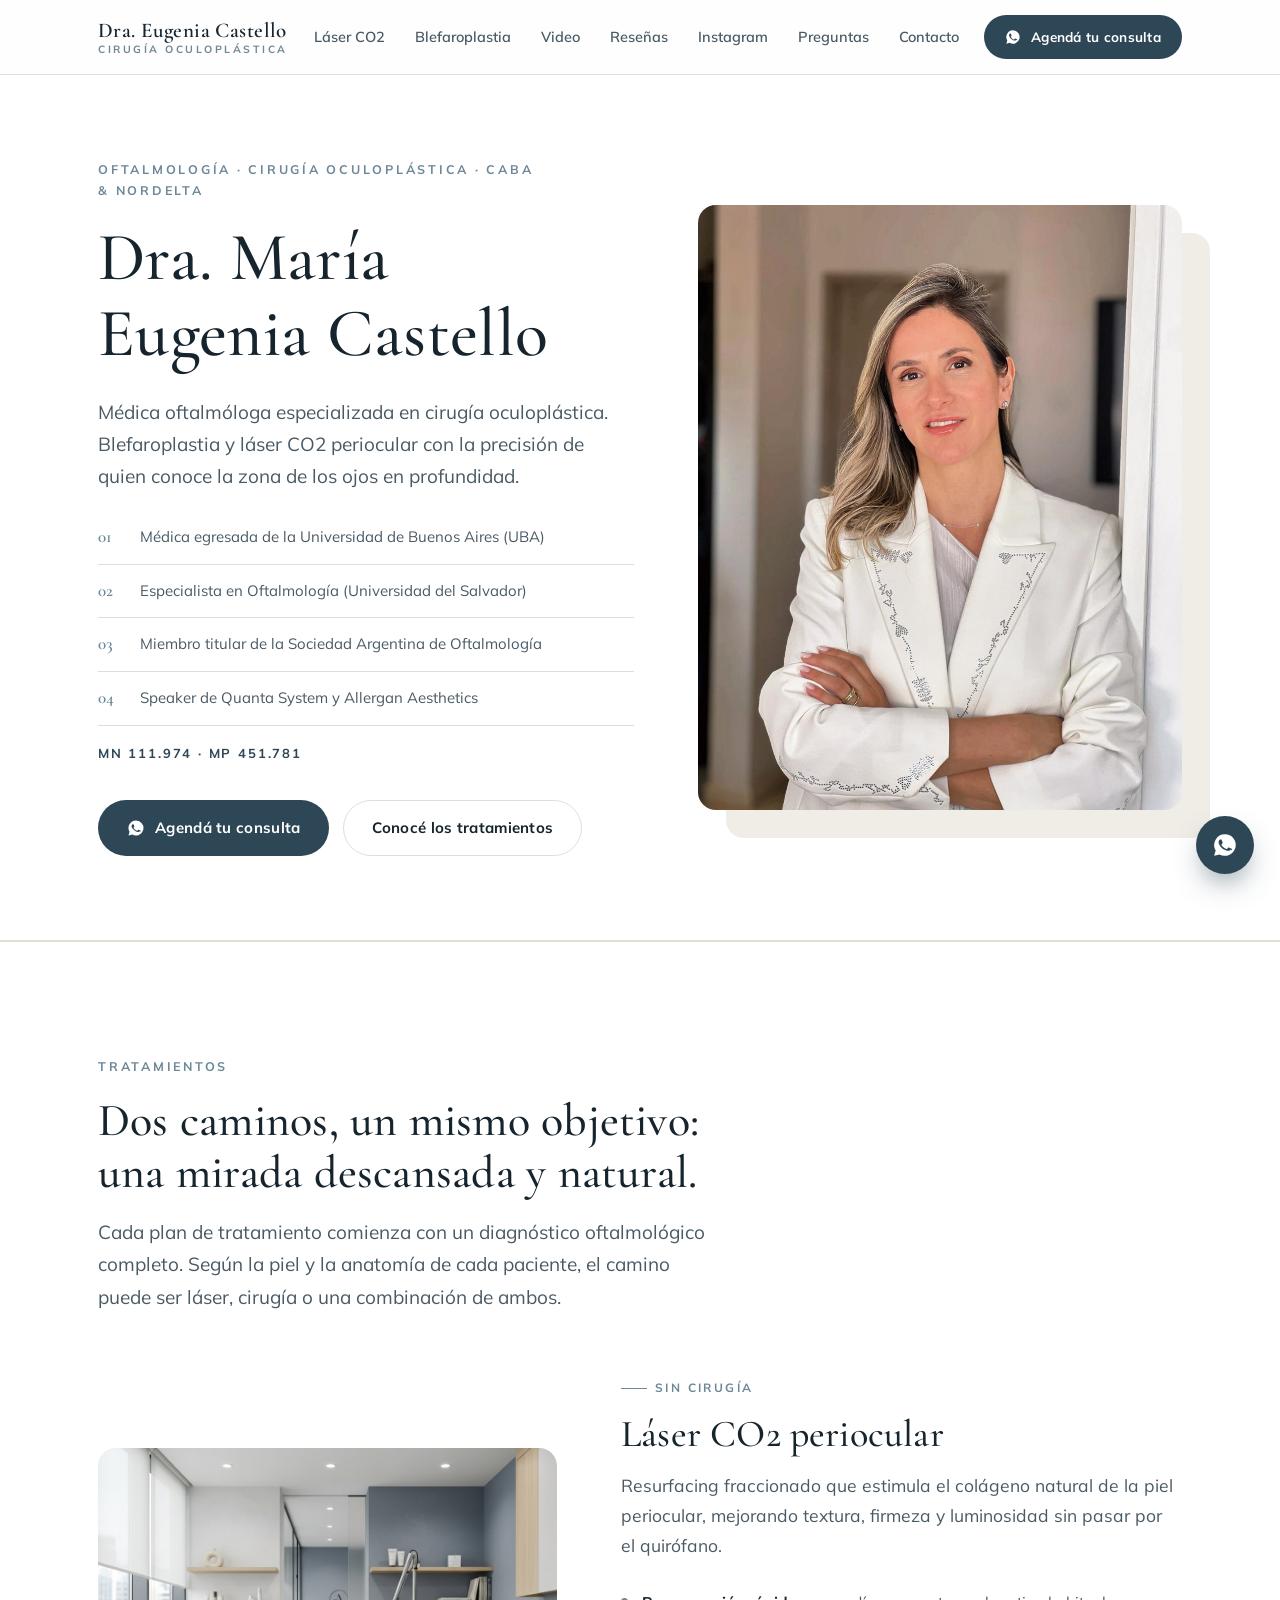
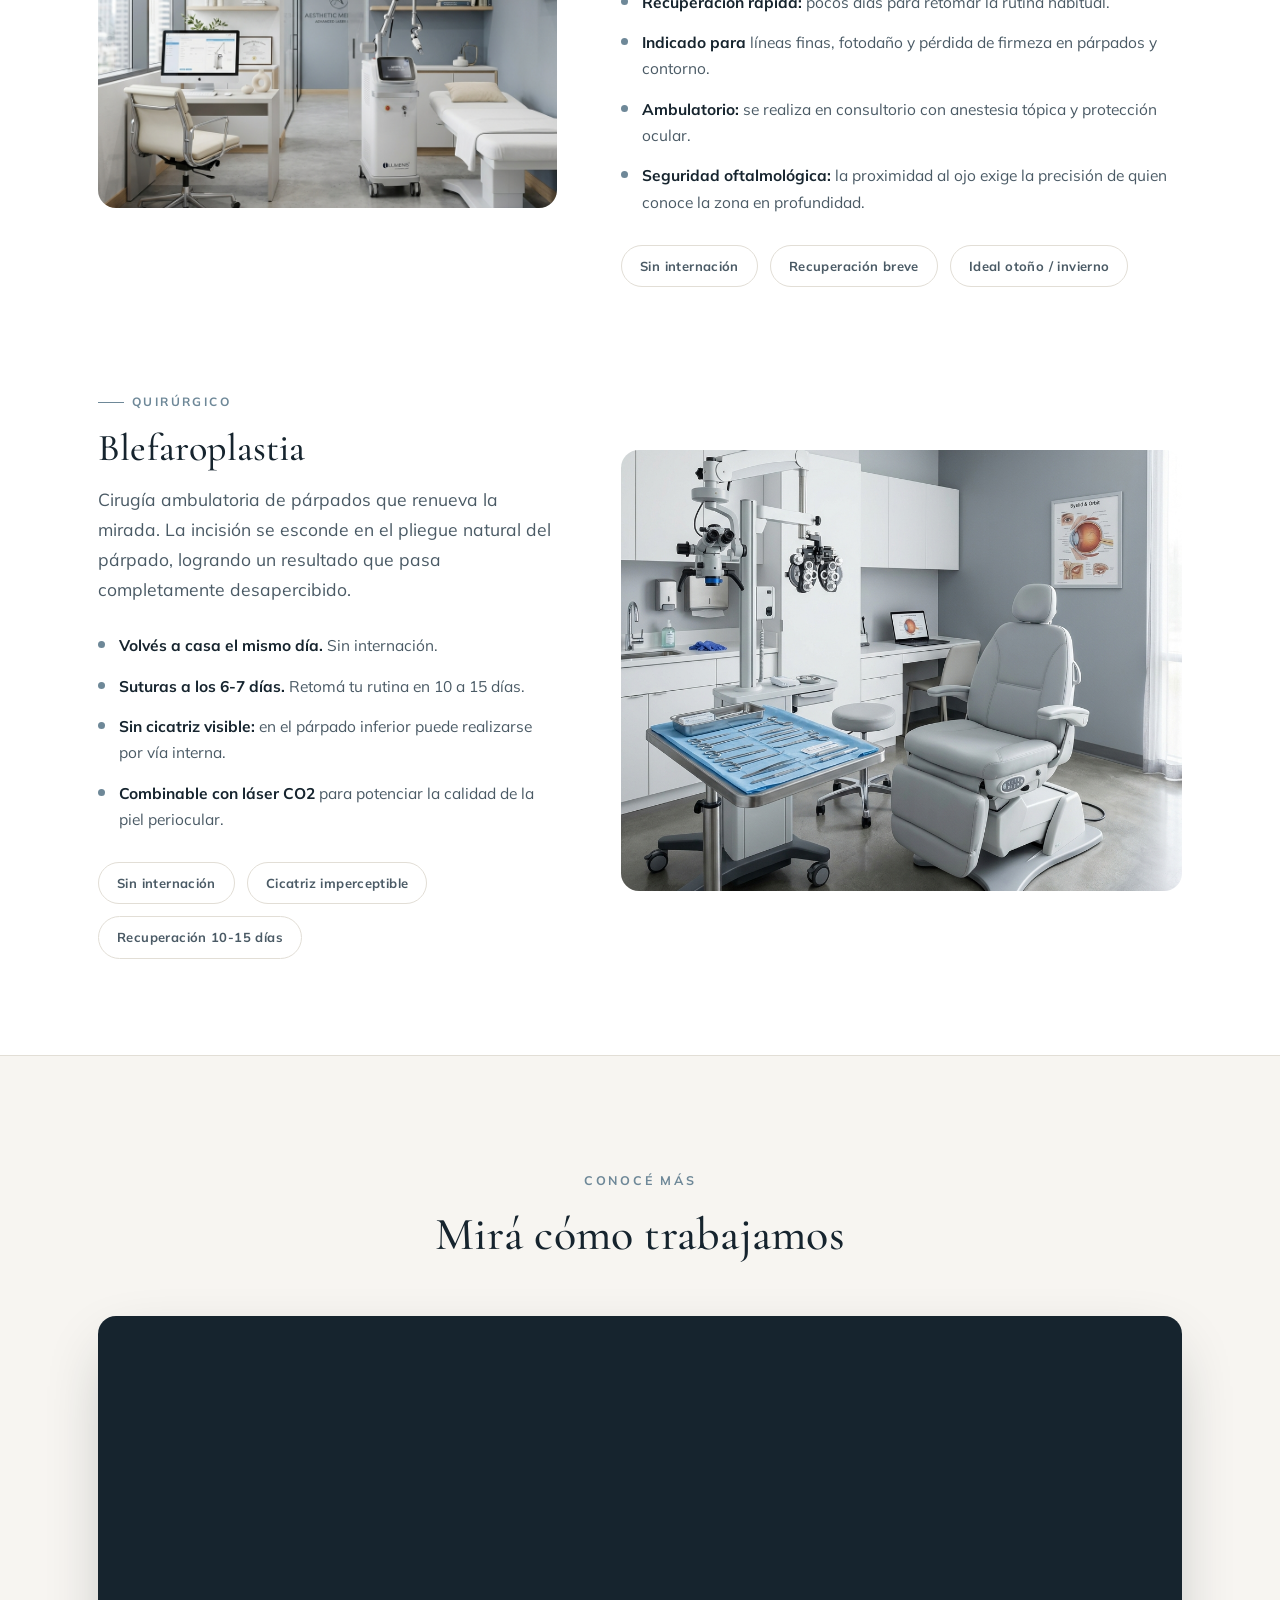
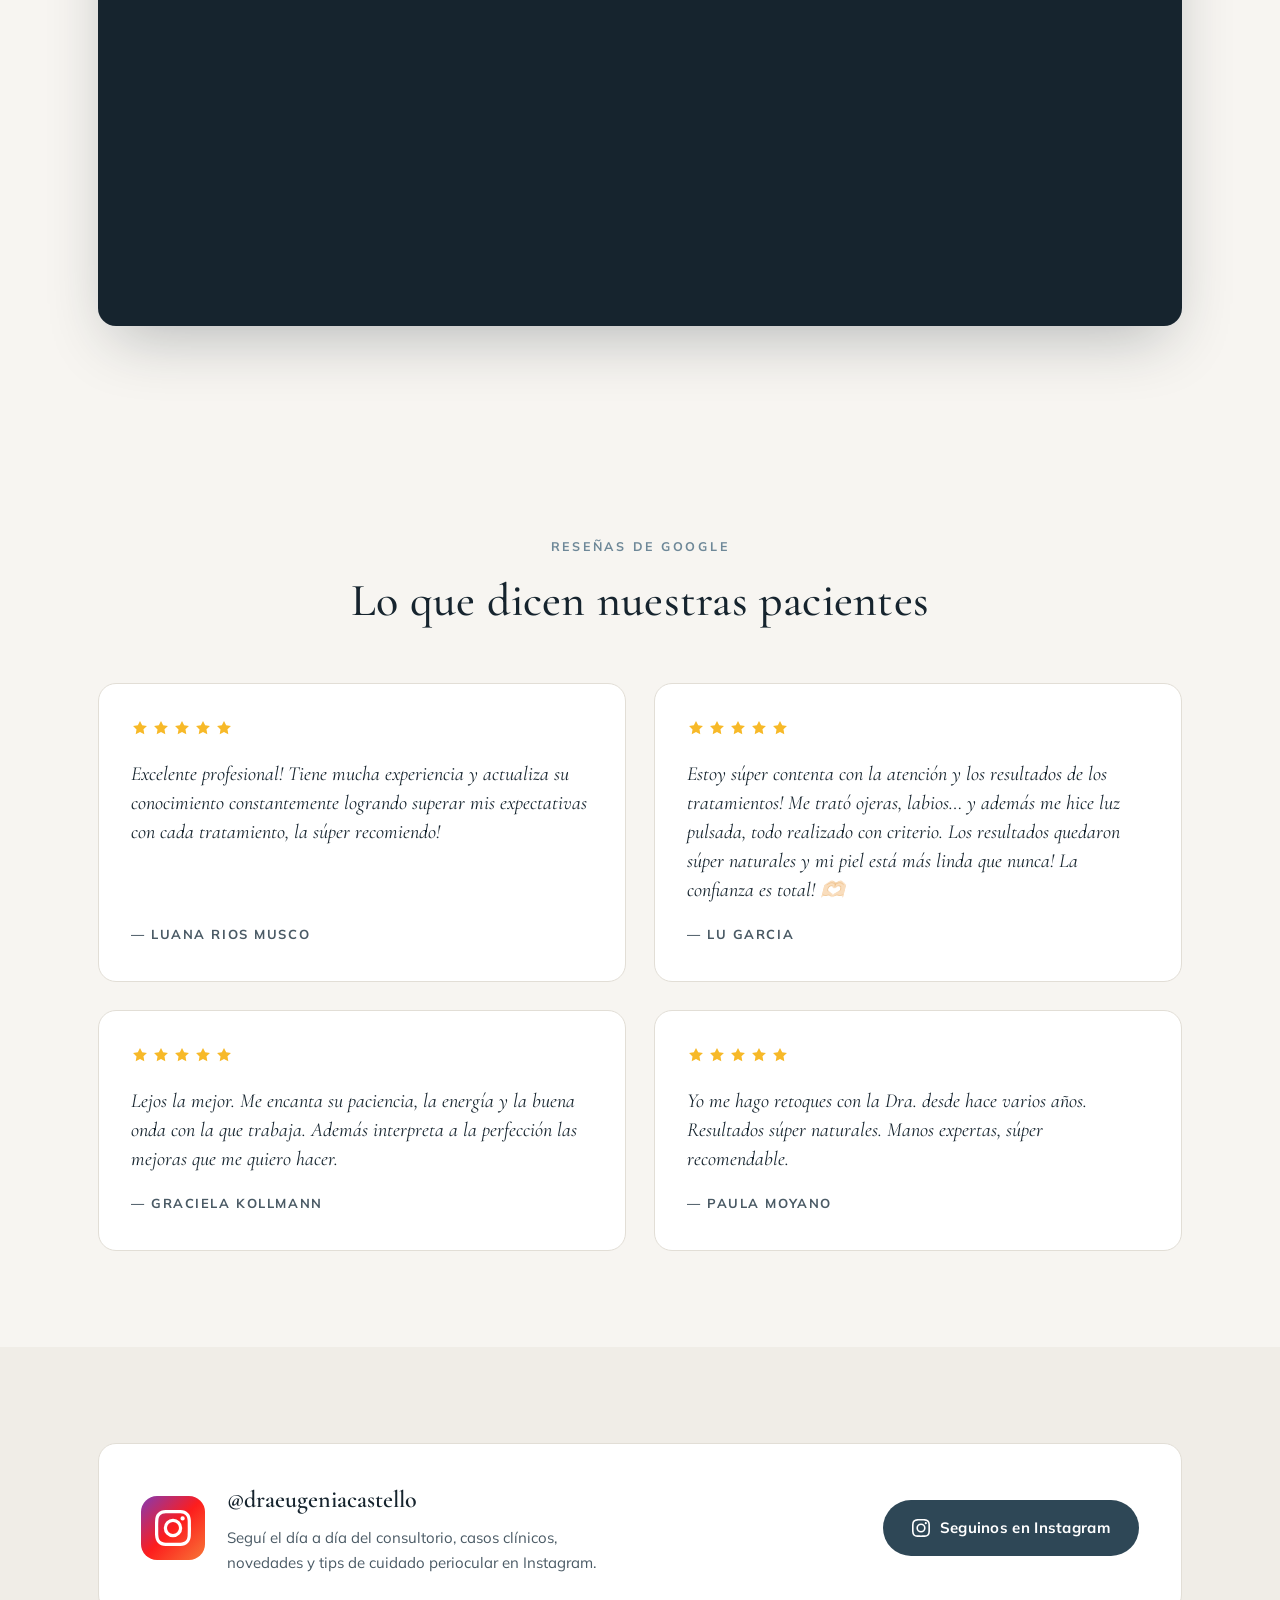
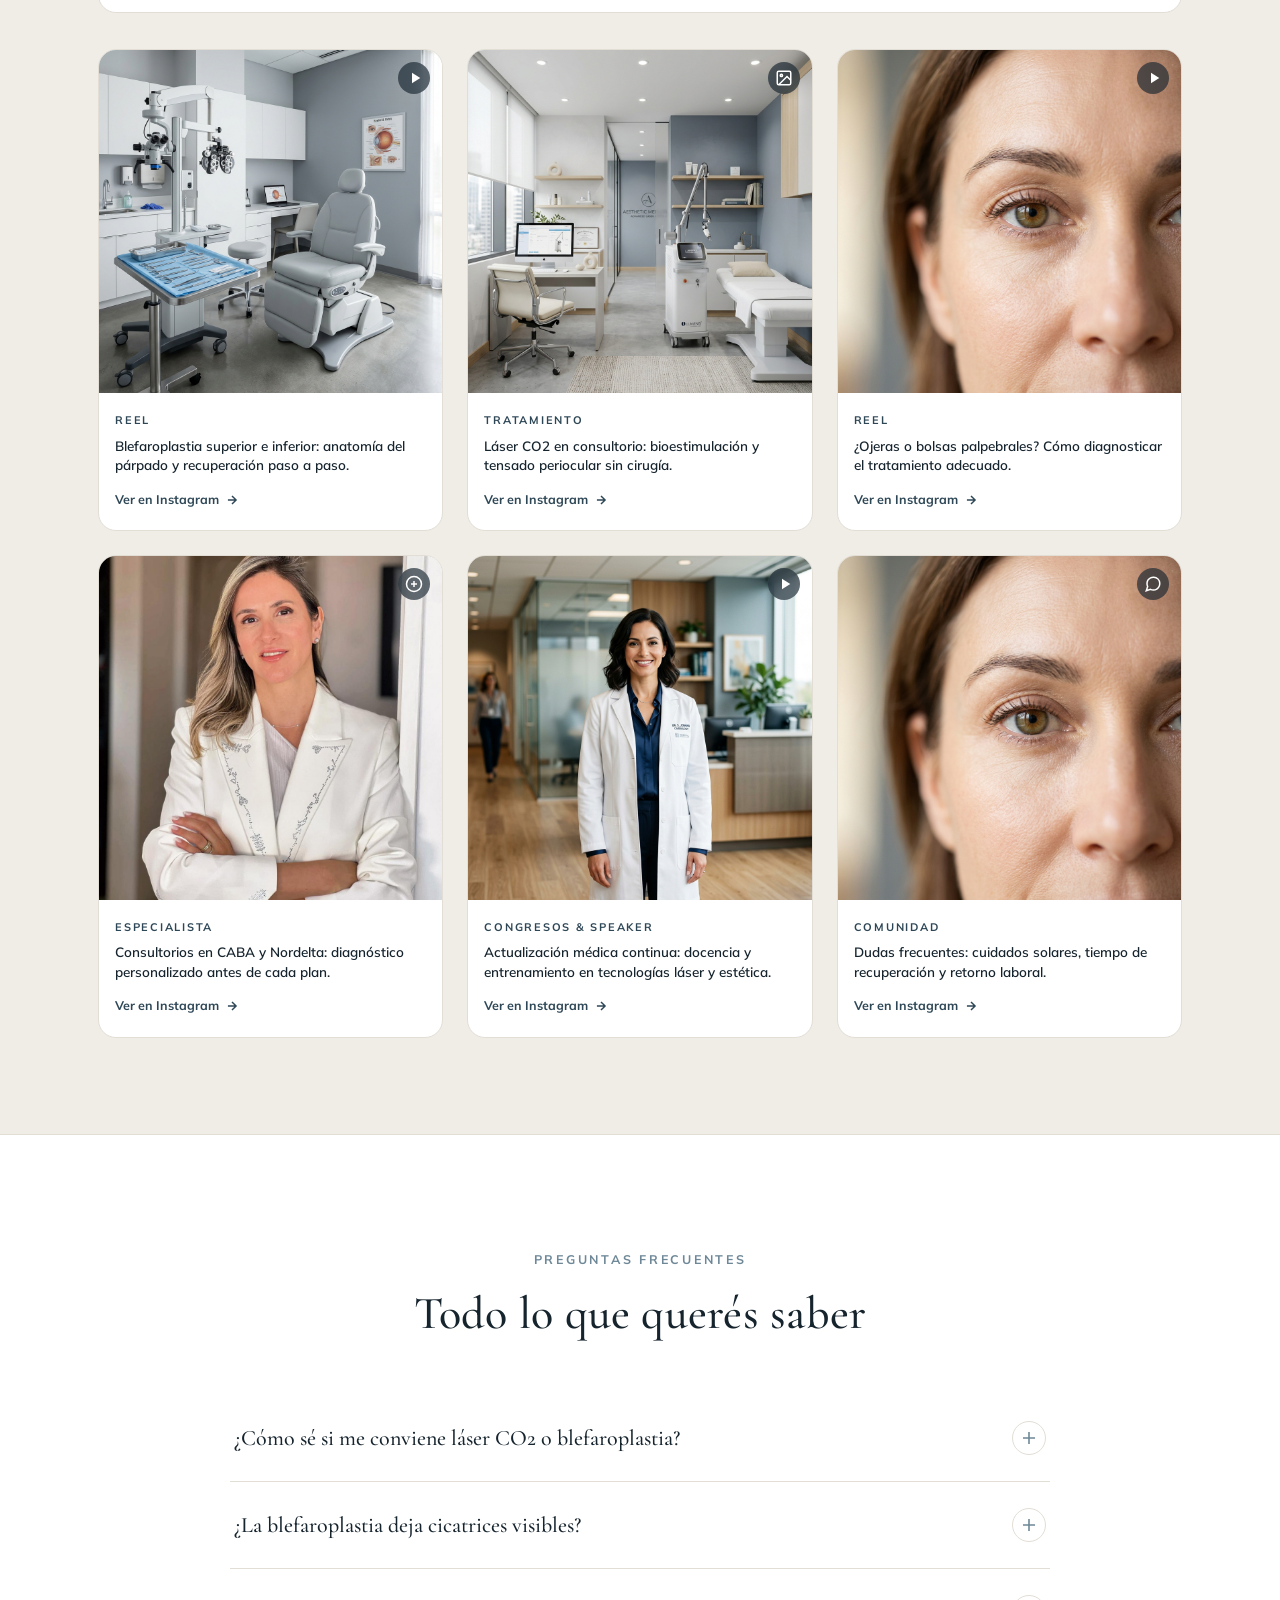
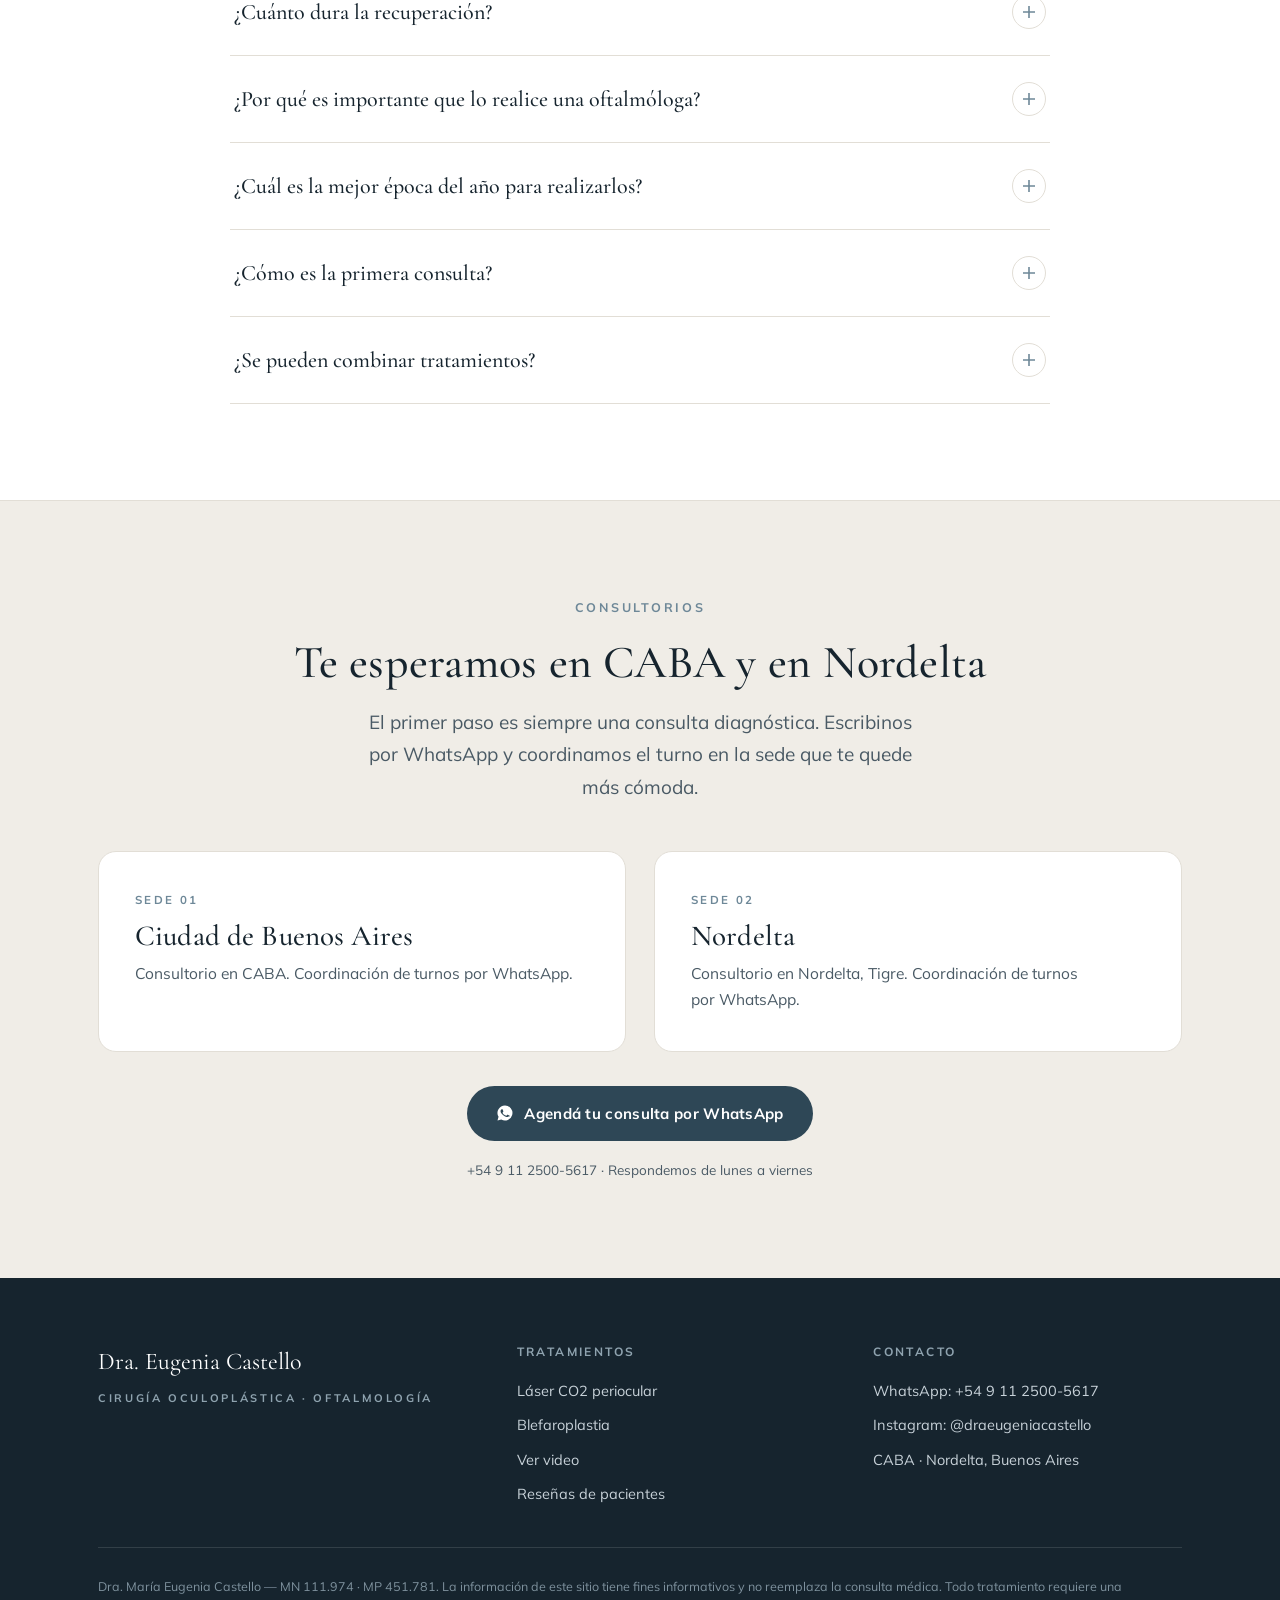
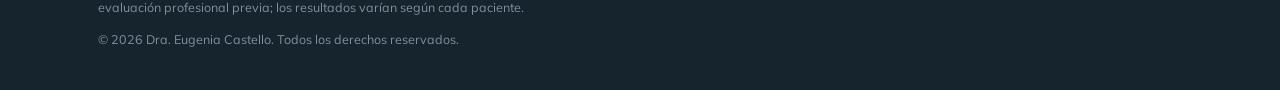
==== Landing Dra Castello.html @ c8e0a3f0 "feat: grilla de 6 publicaciones y reels con enlace directo a Instagram - Configurada grilla de 6 tar" ====
<!DOCTYPE html>
<html lang="es-AR">
<head>
<meta charset="UTF-8">
<meta name="viewport" content="width=device-width, initial-scale=1.0">
<meta name="theme-color" content="#2E4756">
<meta name="robots" content="index, follow">
<title>Blefaroplastia CABA y Nordelta | Láser CO2 Periocular | Dra. Castello</title>
<meta name="description" content="Blefaroplastia y láser CO2 periocular en CABA y Nordelta. Dra. María Eugenia Castello, oftalmóloga especialista en cirugía oculoplástica (MN 111.974). Resultados naturales. Agendá tu consulta.">
<link rel="canonical" href="https://agustinlago88.github.io/castello/">
<meta property="og:title" content="Blefaroplastia y Láser CO2 Periocular | Dra. Eugenia Castello">
<meta property="og:description" content="Oftalmóloga especialista en cirugía oculoplástica. Blefaroplastia y láser CO2 periocular en CABA y Nordelta. Agendá tu consulta.">
<meta property="og:type" content="website">
<meta property="og:locale" content="es_AR">
<meta property="og:url" content="https://agustinlago88.github.io/castello/">
<meta property="og:image" content="https://agustinlago88.github.io/castello/assets/img/doctora.jpg">
<meta property="og:site_name" content="Dra. Eugenia Castello — Cirugía Oculoplástica">
<link rel="preconnect" href="https://fonts.googleapis.com">
<link rel="preconnect" href="https://fonts.gstatic.com" crossorigin>
<link rel="dns-prefetch" href="https://www.youtube-nocookie.com">
<link href="https://fonts.googleapis.com/css2?family=Cormorant+Garamond:ital,wght@0,400;0,500;0,600;1,400;1,500&family=Mulish:wght@400;600;700&display=swap" rel="stylesheet">
<link rel="stylesheet" href="assets/castello.css">
<script type="application/ld+json">
[
  {
    "@context": "https://schema.org",
    "@type": "MedicalBusiness",
    "name": "Dra. María Eugenia Castello — Cirugía Oculoplástica",
    "description": "Oftalmóloga especialista en cirugía oculoplástica, blefaroplastia y láser CO2 periocular. Consultorios en CABA y Nordelta.",
    "url": "https://agustinlago88.github.io/castello/",
    "telephone": "+5491125005617",
    "image": "https://agustinlago88.github.io/castello/assets/img/doctora.jpg",
    "priceRange": "$$",
    "sameAs": [
      "https://www.instagram.com/draeugeniacastello/"
    ],
    "address": [
      {
        "@type": "PostalAddress",
        "addressLocality": "Ciudad Autónoma de Buenos Aires",
        "addressRegion": "CABA",
        "addressCountry": "AR"
      },
      {
        "@type": "PostalAddress",
        "addressLocality": "Nordelta",
        "addressRegion": "Buenos Aires",
        "addressCountry": "AR"
      }
    ],
    "employee": {
      "@type": "Physician",
      "name": "Dra. María Eugenia Castello",
      "medicalSpecialty": "Ophthalmology",
      "description": "Médica oftalmóloga (UBA). Especialista en cirugía oculoplástica. MN 111.974 · MP 451.781. Miembro titular SAO.",
      "memberOf": [
        { "@type": "Organization", "name": "Sociedad Argentina de Oftalmología" },
        { "@type": "Organization", "name": "Consejo Argentino de Oftalmología" }
      ]
    },
    "medicalSpecialty": ["Ophthalmology", "PlasticSurgery"]
  },
  {
    "@context": "https://schema.org",
    "@type": "FAQPage",
    "mainEntity": [
      {
        "@type": "Question",
        "name": "¿Cómo sé si me conviene láser CO2 o blefaroplastia?",
        "acceptedAnswer": {
          "@type": "Answer",
          "text": "Se define en la consulta, con un diagnóstico oftalmológico completo. El láser CO2 trabaja la calidad de la piel, mientras que la blefaroplastia aborda el exceso de piel y las bolsas."
        }
      },
      {
        "@type": "Question",
        "name": "¿La blefaroplastia deja cicatrices visibles?",
        "acceptedAnswer": {
          "@type": "Answer",
          "text": "En el párpado superior, la incisión queda escondida en el pliegue palpebral natural. En el inferior puede realizarse por vía interna, sin incisión externa."
        }
      },
      {
        "@type": "Question",
        "name": "¿Cuánto dura la recuperación?",
        "acceptedAnswer": {
          "@type": "Answer",
          "text": "Tras una blefaroplastia, las suturas se retiran a los 6-7 días y se retoma la rutina en 10-15 días. El láser CO2 tiene recuperación más breve, de pocos días."
        }
      },
      {
        "@type": "Question",
        "name": "¿Por qué es importante que lo realice una oftalmóloga?",
        "acceptedAnswer": {
          "@type": "Answer",
          "text": "Los cirujanos oculoplásticos son los profesionales más entrenados en el manejo estético y reconstructivo de la zona periocular, cuidando la salud ocular y la función de los párpados."
        }
      }
    ]
  }
]
</script>
</head>
<body>

<!-- ======================= HEADER ======================= -->
<header class="site-header" id="top">
  <div class="container">
    <a class="wordmark" href="#inicio">
      <span class="name">Dra. Eugenia Castello</span>
      <span class="role">Cirugía oculoplástica</span>
    </a>
    <nav class="site-nav" id="main-nav" aria-label="Navegación principal">
      <a href="#laser-co2">Láser CO2</a>
      <a href="#blefaroplastia">Blefaroplastia</a>
      <a href="#video">Video</a>
      <a href="#testimonios">Reseñas</a>
      <a href="#instagram">Instagram</a>
      <a href="#preguntas">Preguntas</a>
      <a href="#contacto">Contacto</a>
    </nav>
    <button class="hamburger" id="hamburger-btn" type="button" aria-label="Abrir menú" aria-expanded="false" aria-controls="main-nav">
      <span class="hamburger-line"></span>
      <span class="hamburger-line"></span>
      <span class="hamburger-line"></span>
    </button>
    <a class="btn btn-primary btn-sm btn-header-cta" href="https://wa.me/5491125005617?text=Hola%2C%20quiero%20agendar%20una%20consulta%20con%20la%20Dra.%20Castello" target="_blank" rel="noopener noreferrer">
      <svg width="16" height="16" viewBox="0 0 24 24" fill="currentColor" aria-hidden="true"><path d="M12 2a10 10 0 0 0-8.6 15.1L2 22l5-1.3A10 10 0 1 0 12 2Zm5.3 14.1c-.2.6-1.3 1.2-1.8 1.3-.5 0-1 .2-3.4-.7-2.9-1.2-4.7-4.1-4.9-4.3-.1-.2-1.1-1.5-1.1-2.9s.7-2 1-2.3c.2-.3.5-.3.7-.3h.5c.2 0 .4 0 .6.5l.9 2.1c0 .2.1.4 0 .6l-.4.6-.5.5c-.2.2-.3.4-.1.7.2.3.8 1.4 1.8 2.2 1.2 1.1 2.3 1.5 2.6 1.6.3.1.5.1.7-.1l1-1.2c.2-.3.4-.2.7-.1l2.1 1c.3.2.5.3.6.4.1.2.1.7-.1 1.4Z"></path></svg>
      Agendá tu consulta
    </a>
  </div>
</header>

<!-- ======================= HERO ======================= -->
<section class="hero" id="inicio">
  <div class="container">
    <div class="hero-copy">
      <p class="eyebrow reveal">Oftalmología · Cirugía oculoplástica · CABA &amp; Nordelta</p>
      <h1 class="reveal">Dra. María Eugenia Castello</h1>
      <p class="lead reveal reveal-d1">Médica oftalmóloga especializada en cirugía oculoplástica. Blefaroplastia y láser CO2 periocular con la precisión de quien conoce la zona de los ojos en profundidad.</p>
      <ul class="bio-creds hero-bio-creds reveal reveal-d1">
        <li><span class="n">01</span><span>Médica egresada de la Universidad de Buenos Aires (UBA)</span></li>
        <li><span class="n">02</span><span>Especialista en Oftalmología (Universidad del Salvador)</span></li>
        <li><span class="n">03</span><span>Miembro titular de la Sociedad Argentina de Oftalmología</span></li>
        <li><span class="n">04</span><span>Speaker de Quanta System y Allergan Aesthetics</span></li>
      </ul>
      <p class="registro reveal reveal-d2">MN 111.974 · MP 451.781</p>
      <div class="hero-actions reveal reveal-d2">
        <a class="btn btn-primary" href="https://wa.me/5491125005617?text=Hola%2C%20quiero%20agendar%20una%20consulta%20con%20la%20Dra.%20Castello" target="_blank" rel="noopener noreferrer">
          <svg width="18" height="18" viewBox="0 0 24 24" fill="currentColor" aria-hidden="true"><path d="M12 2a10 10 0 0 0-8.6 15.1L2 22l5-1.3A10 10 0 1 0 12 2Zm5.3 14.1c-.2.6-1.3 1.2-1.8 1.3-.5 0-1 .2-3.4-.7-2.9-1.2-4.7-4.1-4.9-4.3-.1-.2-1.1-1.5-1.1-2.9s.7-2 1-2.3c.2-.3.5-.3.7-.3h.5c.2 0 .4 0 .6.5l.9 2.1c0 .2.1.4 0 .6l-.4.6-.5.5c-.2.2-.3.4-.1.7.2.3.8 1.4 1.8 2.2 1.2 1.1 2.3 1.5 2.6 1.6.3.1.5.1.7-.1l1-1.2c.2-.3.4-.2.7-.1l2.1 1c.3.2.5.3.6.4.1.2.1.7-.1 1.4Z"></path></svg>
          Agendá tu consulta
        </a>
        <a class="btn btn-ghost" href="#laser-co2">Conocé los tratamientos</a>
      </div>
    </div>
    <div class="hero-media reveal reveal-d1">
      <div class="frame">
        <img src="assets/img/doctora.jpg" alt="Dra. María Eugenia Castello — Oftalmóloga especialista en cirugía oculoplástica" width="520" height="650" loading="eager" fetchpriority="high">
      </div>
    </div>
  </div>
</section>



<!-- ======================= TRATAMIENTOS ======================= -->
<section class="section section-surface" id="laser-co2">
  <div class="container">
    <div class="section-head reveal">
      <p class="eyebrow">Tratamientos</p>
      <h2>Dos caminos, un mismo objetivo: una mirada descansada y natural.</h2>
      <p class="lead">Cada plan de tratamiento comienza con un diagnóstico oftalmológico completo. Según la piel y la anatomía de cada paciente, el camino puede ser láser, cirugía o una combinación de ambos.</p>
    </div>

    <!-- Láser CO2 -->
    <article class="treatment reveal">
      <div class="treatment-media">
        <img src="assets/img/laser-co2.png" alt="Equipo de láser CO2 fraccionado para tratamiento periocular" width="560" height="440" loading="lazy">
      </div>
      <div class="treatment-copy">
        <p class="treatment-kicker">Sin cirugía</p>
        <h3>Láser CO2 periocular</h3>
        <p class="lead">Resurfacing fraccionado que estimula el colágeno natural de la piel periocular, mejorando textura, firmeza y luminosidad sin pasar por el quirófano.</p>
        <ul class="treatment-points">
          <li><span class="dot"></span><span><strong>Recuperación rápida:</strong> pocos días para retomar la rutina habitual.</span></li>
          <li><span class="dot"></span><span><strong>Indicado para</strong> líneas finas, fotodaño y pérdida de firmeza en párpados y contorno.</span></li>
          <li><span class="dot"></span><span><strong>Ambulatorio:</strong> se realiza en consultorio con anestesia tópica y protección ocular.</span></li>
          <li><span class="dot"></span><span><strong>Seguridad oftalmológica:</strong> la proximidad al ojo exige la precisión de quien conoce la zona en profundidad.</span></li>
        </ul>
        <div class="treatment-meta">
          <span class="meta-chip">Sin internación</span>
          <span class="meta-chip">Recuperación breve</span>
          <span class="meta-chip">Ideal otoño / invierno</span>
        </div>
      </div>
    </article>

    <!-- Blefaroplastia -->
    <article class="treatment flip reveal" id="blefaroplastia">
      <div class="treatment-media">
        <img src="assets/img/blefaroplastia.png" alt="Consultorio de cirugía de párpados — blefaroplastia" width="560" height="440" loading="lazy">
      </div>
      <div class="treatment-copy">
        <p class="treatment-kicker">Quirúrgico</p>
        <h3>Blefaroplastia</h3>
        <p class="lead">Cirugía ambulatoria de párpados que renueva la mirada. La incisión se esconde en el pliegue natural del párpado, logrando un resultado que pasa completamente desapercibido.</p>
        <ul class="treatment-points">
          <li><span class="dot"></span><span><strong>Volvés a casa el mismo día.</strong> Sin internación.</span></li>
          <li><span class="dot"></span><span><strong>Suturas a los 6-7 días.</strong> Retomá tu rutina en 10 a 15 días.</span></li>
          <li><span class="dot"></span><span><strong>Sin cicatriz visible:</strong> en el párpado inferior puede realizarse por vía interna.</span></li>
          <li><span class="dot"></span><span><strong>Combinable con láser CO2</strong> para potenciar la calidad de la piel periocular.</span></li>
        </ul>
        <div class="treatment-meta">
          <span class="meta-chip">Sin internación</span>
          <span class="meta-chip">Cicatriz imperceptible</span>
          <span class="meta-chip">Recuperación 10-15 días</span>
        </div>
      </div>
    </article>
  </div>
</section>

<!-- ======================= VIDEO ======================= -->
<section class="section" id="video">
  <div class="container">
    <div class="section-head center reveal">
      <p class="eyebrow">Conocé más</p>
      <h2>Mirá cómo trabajamos</h2>
    </div>
    <div class="video-wrapper reveal">
      <iframe src="https://www.youtube-nocookie.com/embed/8Fn1IIPQUds?rel=0" title="Dra. Eugenia Castello — Cirugía oculoplástica" frameborder="0" allow="accelerometer; autoplay; clipboard-write; encrypted-media; gyroscope; picture-in-picture" allowfullscreen loading="lazy"></iframe>
    </div>
  </div>
</section>





<!-- ======================= TESTIMONIOS ======================= -->
<section class="section" id="testimonios">
  <div class="container">
    <div class="section-head center reveal">
      <p class="eyebrow">Reseñas de Google</p>
      <h2>Lo que dicen nuestras pacientes</h2>
    </div>
    <div class="testimonials testimonials-4">
      <div class="testimonial reveal">
        <div class="stars" aria-label="5 estrellas">
          <svg viewBox="0 0 20 20" width="18" height="18" fill="#F7B928"><path d="M10 1l2.39 4.84 5.34.78-3.87 3.77.91 5.33L10 13.27l-4.77 2.51.91-5.33L2.27 6.68l5.34-.78z"/></svg>
          <svg viewBox="0 0 20 20" width="18" height="18" fill="#F7B928"><path d="M10 1l2.39 4.84 5.34.78-3.87 3.77.91 5.33L10 13.27l-4.77 2.51.91-5.33L2.27 6.68l5.34-.78z"/></svg>
          <svg viewBox="0 0 20 20" width="18" height="18" fill="#F7B928"><path d="M10 1l2.39 4.84 5.34.78-3.87 3.77.91 5.33L10 13.27l-4.77 2.51.91-5.33L2.27 6.68l5.34-.78z"/></svg>
          <svg viewBox="0 0 20 20" width="18" height="18" fill="#F7B928"><path d="M10 1l2.39 4.84 5.34.78-3.87 3.77.91 5.33L10 13.27l-4.77 2.51.91-5.33L2.27 6.68l5.34-.78z"/></svg>
          <svg viewBox="0 0 20 20" width="18" height="18" fill="#F7B928"><path d="M10 1l2.39 4.84 5.34.78-3.87 3.77.91 5.33L10 13.27l-4.77 2.51.91-5.33L2.27 6.68l5.34-.78z"/></svg>
        </div>
        <blockquote>Excelente profesional! Tiene mucha experiencia y actualiza su conocimiento constantemente logrando superar mis expectativas con cada tratamiento, la súper recomiendo!</blockquote>
        <cite>— Luana Rios Musco</cite>
      </div>
      <div class="testimonial reveal reveal-d1">
        <div class="stars" aria-label="5 estrellas">
          <svg viewBox="0 0 20 20" width="18" height="18" fill="#F7B928"><path d="M10 1l2.39 4.84 5.34.78-3.87 3.77.91 5.33L10 13.27l-4.77 2.51.91-5.33L2.27 6.68l5.34-.78z"/></svg>
          <svg viewBox="0 0 20 20" width="18" height="18" fill="#F7B928"><path d="M10 1l2.39 4.84 5.34.78-3.87 3.77.91 5.33L10 13.27l-4.77 2.51.91-5.33L2.27 6.68l5.34-.78z"/></svg>
          <svg viewBox="0 0 20 20" width="18" height="18" fill="#F7B928"><path d="M10 1l2.39 4.84 5.34.78-3.87 3.77.91 5.33L10 13.27l-4.77 2.51.91-5.33L2.27 6.68l5.34-.78z"/></svg>
          <svg viewBox="0 0 20 20" width="18" height="18" fill="#F7B928"><path d="M10 1l2.39 4.84 5.34.78-3.87 3.77.91 5.33L10 13.27l-4.77 2.51.91-5.33L2.27 6.68l5.34-.78z"/></svg>
          <svg viewBox="0 0 20 20" width="18" height="18" fill="#F7B928"><path d="M10 1l2.39 4.84 5.34.78-3.87 3.77.91 5.33L10 13.27l-4.77 2.51.91-5.33L2.27 6.68l5.34-.78z"/></svg>
        </div>
        <blockquote>Estoy súper contenta con la atención y los resultados de los tratamientos! Me trató ojeras, labios… y además me hice luz pulsada, todo realizado con criterio. Los resultados quedaron súper naturales y mi piel está más linda que nunca! La confianza es total! 🫶🏻</blockquote>
        <cite>— Lu Garcia</cite>
      </div>
      <div class="testimonial reveal">
        <div class="stars" aria-label="5 estrellas">
          <svg viewBox="0 0 20 20" width="18" height="18" fill="#F7B928"><path d="M10 1l2.39 4.84 5.34.78-3.87 3.77.91 5.33L10 13.27l-4.77 2.51.91-5.33L2.27 6.68l5.34-.78z"/></svg>
          <svg viewBox="0 0 20 20" width="18" height="18" fill="#F7B928"><path d="M10 1l2.39 4.84 5.34.78-3.87 3.77.91 5.33L10 13.27l-4.77 2.51.91-5.33L2.27 6.68l5.34-.78z"/></svg>
          <svg viewBox="0 0 20 20" width="18" height="18" fill="#F7B928"><path d="M10 1l2.39 4.84 5.34.78-3.87 3.77.91 5.33L10 13.27l-4.77 2.51.91-5.33L2.27 6.68l5.34-.78z"/></svg>
          <svg viewBox="0 0 20 20" width="18" height="18" fill="#F7B928"><path d="M10 1l2.39 4.84 5.34.78-3.87 3.77.91 5.33L10 13.27l-4.77 2.51.91-5.33L2.27 6.68l5.34-.78z"/></svg>
          <svg viewBox="0 0 20 20" width="18" height="18" fill="#F7B928"><path d="M10 1l2.39 4.84 5.34.78-3.87 3.77.91 5.33L10 13.27l-4.77 2.51.91-5.33L2.27 6.68l5.34-.78z"/></svg>
        </div>
        <blockquote>Lejos la mejor. Me encanta su paciencia, la energía y la buena onda con la que trabaja. Además interpreta a la perfección las mejoras que me quiero hacer.</blockquote>
        <cite>— Graciela Kollmann</cite>
      </div>
      <div class="testimonial reveal reveal-d1">
        <div class="stars" aria-label="5 estrellas">
          <svg viewBox="0 0 20 20" width="18" height="18" fill="#F7B928"><path d="M10 1l2.39 4.84 5.34.78-3.87 3.77.91 5.33L10 13.27l-4.77 2.51.91-5.33L2.27 6.68l5.34-.78z"/></svg>
          <svg viewBox="0 0 20 20" width="18" height="18" fill="#F7B928"><path d="M10 1l2.39 4.84 5.34.78-3.87 3.77.91 5.33L10 13.27l-4.77 2.51.91-5.33L2.27 6.68l5.34-.78z"/></svg>
          <svg viewBox="0 0 20 20" width="18" height="18" fill="#F7B928"><path d="M10 1l2.39 4.84 5.34.78-3.87 3.77.91 5.33L10 13.27l-4.77 2.51.91-5.33L2.27 6.68l5.34-.78z"/></svg>
          <svg viewBox="0 0 20 20" width="18" height="18" fill="#F7B928"><path d="M10 1l2.39 4.84 5.34.78-3.87 3.77.91 5.33L10 13.27l-4.77 2.51.91-5.33L2.27 6.68l5.34-.78z"/></svg>
          <svg viewBox="0 0 20 20" width="18" height="18" fill="#F7B928"><path d="M10 1l2.39 4.84 5.34.78-3.87 3.77.91 5.33L10 13.27l-4.77 2.51.91-5.33L2.27 6.68l5.34-.78z"/></svg>
        </div>
        <blockquote>Yo me hago retoques con la Dra. desde hace varios años. Resultados súper naturales. Manos expertas, súper recomendable.</blockquote>
        <cite>— Paula Moyano</cite>
      </div>
    </div>
  </div>
</section>

<!-- ======================= INSTAGRAM ======================= -->
<section class="section section-tint" id="instagram">
  <div class="container">
    <div class="ig-banner reveal">
      <div class="ig-content">
        <div class="ig-icon">
          <svg width="36" height="36" viewBox="0 0 24 24" fill="currentColor"><path d="M12 2.163c3.204 0 3.584.012 4.85.07 3.252.148 4.771 1.691 4.919 4.919.058 1.265.069 1.645.069 4.849 0 3.205-.012 3.584-.069 4.849-.149 3.225-1.664 4.771-4.919 4.919-1.266.058-1.644.07-4.85.07-3.204 0-3.584-.012-4.849-.07-3.26-.149-4.771-1.699-4.919-4.92-.058-1.265-.07-1.644-.07-4.849 0-3.204.013-3.583.07-4.849.149-3.227 1.664-4.771 4.919-4.919 1.266-.057 1.645-.069 4.849-.069zM12 0C8.741 0 8.333.014 7.053.072 2.695.272.273 2.69.073 7.052.014 8.333 0 8.741 0 12c0 3.259.014 3.668.072 4.948.2 4.358 2.618 6.78 6.98 6.98C8.333 23.986 8.741 24 12 24c3.259 0 3.668-.014 4.948-.072 4.354-.2 6.782-2.618 6.979-6.98.059-1.28.073-1.689.073-4.948 0-3.259-.014-3.667-.072-4.947-.196-4.354-2.617-6.78-6.979-6.98C15.668.014 15.259 0 12 0zm0 5.838a6.162 6.162 0 100 12.324 6.162 6.162 0 000-12.324zM12 16a4 4 0 110-8 4 4 0 010 8zm6.406-11.845a1.44 1.44 0 100 2.881 1.44 1.44 0 000-2.881z"/></svg>
        </div>
        <div class="ig-text">
          <p class="ig-handle">@draeugeniacastello</p>
          <p class="ig-desc">Seguí el día a día del consultorio, casos clínicos, novedades y tips de cuidado periocular en Instagram.</p>
        </div>
      </div>
      <a class="btn btn-primary" href="https://www.instagram.com/draeugeniacastello/" target="_blank" rel="noopener noreferrer">
        <svg width="18" height="18" viewBox="0 0 24 24" fill="currentColor"><path d="M12 2.163c3.204 0 3.584.012 4.85.07 3.252.148 4.771 1.691 4.919 4.919.058 1.265.069 1.645.069 4.849 0 3.205-.012 3.584-.069 4.849-.149 3.225-1.664 4.771-4.919 4.919-1.266.058-1.644.07-4.85.07-3.204 0-3.584-.012-4.849-.07-3.26-.149-4.771-1.699-4.919-4.92-.058-1.265-.07-1.644-.07-4.849 0-3.204.013-3.583.07-4.849.149-3.227 1.664-4.771 4.919-4.919 1.266-.057 1.645-.069 4.849-.069zM12 0C8.741 0 8.333.014 7.053.072 2.695.272.273 2.69.073 7.052.014 8.333 0 8.741 0 12c0 3.259.014 3.668.072 4.948.2 4.358 2.618 6.78 6.98 6.98C8.333 23.986 8.741 24 12 24c3.259 0 3.668-.014 4.948-.072 4.354-.2 6.782-2.618 6.979-6.98.059-1.28.073-1.689.073-4.948 0-3.259-.014-3.667-.072-4.947-.196-4.354-2.617-6.78-6.979-6.98C15.668.014 15.259 0 12 0zm0 5.838a6.162 6.162 0 100 12.324 6.162 6.162 0 000-12.324zM12 16a4 4 0 110-8 4 4 0 010 8zm6.406-11.845a1.44 1.44 0 100 2.881 1.44 1.44 0 000-2.881z"/></svg>
        Seguinos en Instagram
      </a>
    </div>

    <!-- Grilla de los 6 últimos posteos y reels reales -->
    <div class="ig-grid reveal">
      <a class="ig-card" href="https://www.instagram.com/draeugeniacastello/" target="_blank" rel="noopener noreferrer" aria-label="Ver video en Instagram: Blefaroplastia y armonía de la mirada">
        <div class="ig-card-media">
          <img src="assets/img/blefaroplastia.png" alt="Cirugía de párpados y blefaroplastia ambulatoria" width="360" height="360" loading="lazy">
          <span class="ig-badge video-badge" aria-hidden="true">
            <svg width="18" height="18" viewBox="0 0 24 24" fill="currentColor"><path d="M8 5v14l11-7z"/></svg>
          </span>
        </div>
        <div class="ig-card-overlay">
          <span class="ig-card-tag">Reel</span>
          <p>Blefaroplastia superior e inferior: anatomía del párpado y recuperación paso a paso.</p>
          <span class="ig-card-footer">Ver en Instagram <svg width="14" height="14" viewBox="0 0 24 24" fill="none" stroke="currentColor" stroke-width="2.5"><path d="M5 12h14M12 5l7 7-7 7"/></svg></span>
        </div>
      </a>

      <a class="ig-card" href="https://www.instagram.com/draeugeniacastello/" target="_blank" rel="noopener noreferrer" aria-label="Ver posteo en Instagram: Láser CO2 Periocular fraccionado">
        <div class="ig-card-media">
          <img src="assets/img/laser-co2.png" alt="Láser CO2 periocular fraccionado" width="360" height="360" loading="lazy">
          <span class="ig-badge" aria-hidden="true">
            <svg width="18" height="18" viewBox="0 0 24 24" fill="none" stroke="currentColor" stroke-width="2"><rect x="3" y="3" width="18" height="18" rx="2"/><circle cx="8.5" cy="8.5" r="1.5"/><path d="M21 15l-5-5L5 21"/></svg>
          </span>
        </div>
        <div class="ig-card-overlay">
          <span class="ig-card-tag">Tratamiento</span>
          <p>Láser CO2 en consultorio: bioestimulación y tensado periocular sin cirugía.</p>
          <span class="ig-card-footer">Ver en Instagram <svg width="14" height="14" viewBox="0 0 24 24" fill="none" stroke="currentColor" stroke-width="2.5"><path d="M5 12h14M12 5l7 7-7 7"/></svg></span>
        </div>
      </a>

      <a class="ig-card" href="https://www.instagram.com/draeugeniacastello/" target="_blank" rel="noopener noreferrer" aria-label="Ver video en Instagram: Mirada descansada">
        <div class="ig-card-media">
          <img src="assets/img/hero-mirada.png" alt="Rejuvenecimiento de la mirada y estética periocular" width="360" height="360" loading="lazy">
          <span class="ig-badge video-badge" aria-hidden="true">
            <svg width="18" height="18" viewBox="0 0 24 24" fill="currentColor"><path d="M8 5v14l11-7z"/></svg>
          </span>
        </div>
        <div class="ig-card-overlay">
          <span class="ig-card-tag">Reel</span>
          <p>¿Ojeras o bolsas palpebrales? Cómo diagnosticar el tratamiento adecuado.</p>
          <span class="ig-card-footer">Ver en Instagram <svg width="14" height="14" viewBox="0 0 24 24" fill="none" stroke="currentColor" stroke-width="2.5"><path d="M5 12h14M12 5l7 7-7 7"/></svg></span>
        </div>
      </a>

      <a class="ig-card" href="https://www.instagram.com/draeugeniacastello/" target="_blank" rel="noopener noreferrer" aria-label="Ver posteo en Instagram: Dra. Castello en consultorio">
        <div class="ig-card-media">
          <img src="assets/img/doctora.jpg" alt="Dra. María Eugenia Castello en consultorio" width="360" height="360" loading="lazy">
          <span class="ig-badge" aria-hidden="true">
            <svg width="18" height="18" viewBox="0 0 24 24" fill="none" stroke="currentColor" stroke-width="2"><circle cx="12" cy="12" r="10"/><path d="M12 8v8M8 12h8"/></svg>
          </span>
        </div>
        <div class="ig-card-overlay">
          <span class="ig-card-tag">Especialista</span>
          <p>Consultorios en CABA y Nordelta: diagnóstico personalizado antes de cada plan.</p>
          <span class="ig-card-footer">Ver en Instagram <svg width="14" height="14" viewBox="0 0 24 24" fill="none" stroke="currentColor" stroke-width="2.5"><path d="M5 12h14M12 5l7 7-7 7"/></svg></span>
        </div>
      </a>

      <a class="ig-card" href="https://www.instagram.com/draeugeniacastello/" target="_blank" rel="noopener noreferrer" aria-label="Ver video en Instagram: Jornadas y conferencias científicas">
        <div class="ig-card-media">
          <img src="assets/img/retrato-dra.png" alt="Dra. Eugenia Castello — Speaker Quanta System & Allergan Aesthetics" width="360" height="360" loading="lazy">
          <span class="ig-badge video-badge" aria-hidden="true">
            <svg width="18" height="18" viewBox="0 0 24 24" fill="currentColor"><path d="M8 5v14l11-7z"/></svg>
          </span>
        </div>
        <div class="ig-card-overlay">
          <span class="ig-card-tag">Congresos &amp; Speaker</span>
          <p>Actualización médica continua: docencia y entrenamiento en tecnologías láser y estética.</p>
          <span class="ig-card-footer">Ver en Instagram <svg width="14" height="14" viewBox="0 0 24 24" fill="none" stroke="currentColor" stroke-width="2.5"><path d="M5 12h14M12 5l7 7-7 7"/></svg></span>
        </div>
      </a>

      <a class="ig-card" href="https://www.instagram.com/draeugeniacastello/" target="_blank" rel="noopener noreferrer" aria-label="Ver posteo en Instagram: Preguntas frecuentes y postoperatorio">
        <div class="ig-card-media">
          <img src="assets/img/hero-mirada.png" alt="Preguntas frecuentes y postoperatorio en Instagram" width="360" height="360" loading="lazy">
          <span class="ig-badge" aria-hidden="true">
            <svg width="18" height="18" viewBox="0 0 24 24" fill="none" stroke="currentColor" stroke-width="2"><path d="M21 11.5a8.38 8.38 0 0 1-.9 3.8 8.5 8.5 0 0 1-7.6 4.7 8.38 8.38 0 0 1-3.8-.9L3 21l1.9-5.7a8.38 8.38 0 0 1-.9-3.8 8.5 8.5 0 0 1 4.7-7.6 8.38 8.38 0 0 1 3.8-.9h.5a8.48 8.48 0 0 1 8 8v.5z"/></svg>
          </span>
        </div>
        <div class="ig-card-overlay">
          <span class="ig-card-tag">Comunidad</span>
          <p>Dudas frecuentes: cuidados solares, tiempo de recuperación y retorno laboral.</p>
          <span class="ig-card-footer">Ver en Instagram <svg width="14" height="14" viewBox="0 0 24 24" fill="none" stroke="currentColor" stroke-width="2.5"><path d="M5 12h14M12 5l7 7-7 7"/></svg></span>
        </div>
      </a>
    </div>

    <!-- Contenedor para widgets de sincronización en tiempo real (Elfsight / Behold / SnapWidget) -->
    <div id="instagram-feed-widget" class="ig-live-widget" data-account="draeugeniacastello" style="display: none;"></div>
  </div>
</section>

<!-- ======================= FAQ ======================= -->
<section class="section section-surface" id="preguntas">
  <div class="container">
    <div class="section-head center reveal">
      <p class="eyebrow">Preguntas frecuentes</p>
      <h2>Todo lo que querés saber</h2>
    </div>
    <div class="faq-list reveal">
      <div class="faq-item">
        <button class="faq-q" type="button" aria-expanded="false">
          ¿Cómo sé si me conviene láser CO2 o blefaroplastia?
          <span class="faq-icon"><svg width="14" height="14" viewBox="0 0 14 14" fill="none" stroke="currentColor" stroke-width="1.6" aria-hidden="true"><path d="M7 1v12M1 7h12"></path></svg></span>
        </button>
        <div class="faq-a"><div class="inner">Se define en la consulta, con un diagnóstico oftalmológico completo. En general, el láser CO2 trabaja la calidad de la piel (textura, líneas finas, firmeza), mientras que la blefaroplastia aborda el exceso de piel y las bolsas. En muchos casos, la combinación de ambos logra el resultado más armónico.</div></div>
      </div>
      <div class="faq-item">
        <button class="faq-q" type="button" aria-expanded="false">
          ¿La blefaroplastia deja cicatrices visibles?
          <span class="faq-icon"><svg width="14" height="14" viewBox="0 0 14 14" fill="none" stroke="currentColor" stroke-width="1.6" aria-hidden="true"><path d="M7 1v12M1 7h12"></path></svg></span>
        </button>
        <div class="faq-a"><div class="inner">En el párpado superior, la incisión queda escondida en el pliegue palpebral natural. En el párpado inferior, en muchos casos puede realizarse por vía interna (transconjuntival), sin incisión externa. El objetivo es siempre que la cirugía pase desapercibida.</div></div>
      </div>
      <div class="faq-item">
        <button class="faq-q" type="button" aria-expanded="false">
          ¿Cuánto dura la recuperación?
          <span class="faq-icon"><svg width="14" height="14" viewBox="0 0 14 14" fill="none" stroke="currentColor" stroke-width="1.6" aria-hidden="true"><path d="M7 1v12M1 7h12"></path></svg></span>
        </button>
        <div class="faq-a"><div class="inner">Tras una blefaroplastia, las suturas se retiran a los 6 o 7 días y la mayoría de los pacientes retoma sus tareas laborales entre los 10 y 15 días. El láser CO2 tiene una recuperación más breve, de pocos días, con cuidados específicos de la piel y protección solar estricta.</div></div>
      </div>
      <div class="faq-item">
        <button class="faq-q" type="button" aria-expanded="false">
          ¿Por qué es importante que lo realice una oftalmóloga?
          <span class="faq-icon"><svg width="14" height="14" viewBox="0 0 14 14" fill="none" stroke="currentColor" stroke-width="1.6" aria-hidden="true"><path d="M7 1v12M1 7h12"></path></svg></span>
        </button>
        <div class="faq-a"><div class="inner">Los procedimientos tan cerca de los ojos exigen un entendimiento que va más allá del resultado estético. Los cirujanos oculoplásticos son los profesionales más entrenados en el manejo estético y reconstructivo de la zona, cuidando ante todo la salud ocular y la función de los párpados.</div></div>
      </div>
      <div class="faq-item">
        <button class="faq-q" type="button" aria-expanded="false">
          ¿Cuál es la mejor época del año para realizarlos?
          <span class="faq-icon"><svg width="14" height="14" viewBox="0 0 14 14" fill="none" stroke="currentColor" stroke-width="1.6" aria-hidden="true"><path d="M7 1v12M1 7h12"></path></svg></span>
        </button>
        <div class="faq-a"><div class="inner">Los láseres y cirugías se aconsejan a partir del otoño, cuando el sol es menos intenso y es más fácil evitar que una cicatriz o un hematoma se pigmenten. La protección solar, de todos modos, es parte del cuidado durante todo el año.</div></div>
      </div>
      <div class="faq-item">
        <button class="faq-q" type="button" aria-expanded="false">
          ¿Cómo es la primera consulta?
          <span class="faq-icon"><svg width="14" height="14" viewBox="0 0 14 14" fill="none" stroke="currentColor" stroke-width="1.6" aria-hidden="true"><path d="M7 1v12M1 7h12"></path></svg></span>
        </button>
        <div class="faq-a"><div class="inner">Es un encuentro de diagnóstico: la Dra. Castello evalúa la salud ocular, la piel y la anatomía de los párpados, escucha tus expectativas y diseña un plan de tratamiento a medida. Recién entonces se conversan opciones, tiempos y cuidados.</div></div>
      </div>
      <div class="faq-item">
        <button class="faq-q" type="button" aria-expanded="false">
          ¿Se pueden combinar tratamientos?
          <span class="faq-icon"><svg width="14" height="14" viewBox="0 0 14 14" fill="none" stroke="currentColor" stroke-width="1.6" aria-hidden="true"><path d="M7 1v12M1 7h12"></path></svg></span>
        </button>
        <div class="faq-a"><div class="inner">Sí. En muchos casos, la Dra. Castello combina blefaroplastia con láser CO2, toxina botulínica o ácido hialurónico para lograr un rejuvenecimiento integral de la mirada. El plan se personaliza en la consulta diagnóstica según la anatomía y las necesidades de cada paciente.</div></div>
      </div>
    </div>
  </div>
</section>

<!-- ======================= UBICACIONES + CTA ======================= -->
<section class="section section-tint" id="contacto">
  <div class="container">
    <div class="cta-final reveal">
      <p class="eyebrow">Consultorios</p>
      <h2>Te esperamos en CABA y en Nordelta</h2>
      <p class="lead" style="margin: 18px auto 0;">El primer paso es siempre una consulta diagnóstica. Escribinos por WhatsApp y coordinamos el turno en la sede que te quede más cómoda.</p>
    </div>
    <div class="locations">
      <div class="location-card reveal">
        <p class="loc-kicker">Sede 01</p>
        <h3>Ciudad de Buenos Aires</h3>
        <p>Consultorio en CABA. Coordinación de turnos por WhatsApp.</p>
      </div>
      <div class="location-card reveal reveal-d1">
        <p class="loc-kicker">Sede 02</p>
        <h3>Nordelta</h3>
        <p>Consultorio en Nordelta, Tigre. Coordinación de turnos por WhatsApp.</p>
      </div>
    </div>
    <div class="cta-final reveal">
      <a class="btn btn-primary" href="https://wa.me/5491125005617?text=Hola%2C%20quiero%20agendar%20una%20consulta%20con%20la%20Dra.%20Castello" target="_blank" rel="noopener noreferrer">
        <svg width="18" height="18" viewBox="0 0 24 24" fill="currentColor" aria-hidden="true"><path d="M12 2a10 10 0 0 0-8.6 15.1L2 22l5-1.3A10 10 0 1 0 12 2Zm5.3 14.1c-.2.6-1.3 1.2-1.8 1.3-.5 0-1 .2-3.4-.7-2.9-1.2-4.7-4.1-4.9-4.3-.1-.2-1.1-1.5-1.1-2.9s.7-2 1-2.3c.2-.3.5-.3.7-.3h.5c.2 0 .4 0 .6.5l.9 2.1c0 .2.1.4 0 .6l-.4.6-.5.5c-.2.2-.3.4-.1.7.2.3.8 1.4 1.8 2.2 1.2 1.1 2.3 1.5 2.6 1.6.3.1.5.1.7-.1l1-1.2c.2-.3.4-.2.7-.1l2.1 1c.3.2.5.3.6.4.1.2.1.7-.1 1.4Z"></path></svg>
        Agendá tu consulta por WhatsApp
      </a>
      <p class="cta-note">+54 9 11 2500-5617 · Respondemos de lunes a viernes</p>
    </div>
  </div>
</section>

<!-- ======================= FOOTER ======================= -->
<footer class="site-footer">
  <div class="container">
    <div class="footer-grid">
      <div>
        <p class="name">Dra. Eugenia Castello</p>
        <p class="role">Cirugía oculoplástica · Oftalmología</p>
      </div>
      <div>
        <h4>Tratamientos</h4>
        <ul>
          <li><a href="#laser-co2">Láser CO2 periocular</a></li>
          <li><a href="#blefaroplastia">Blefaroplastia</a></li>
          <li><a href="#video">Ver video</a></li>
          <li><a href="#testimonios">Reseñas de pacientes</a></li>
        </ul>
      </div>
      <div>
        <h4>Contacto</h4>
        <ul>
          <li><a href="https://wa.me/5491125005617" target="_blank" rel="noopener noreferrer">WhatsApp: +54 9 11 2500-5617</a></li>
          <li><a href="https://www.instagram.com/draeugeniacastello/" target="_blank" rel="noopener noreferrer">Instagram: @draeugeniacastello</a></li>
          <li>CABA · Nordelta, Buenos Aires</li>
        </ul>
      </div>
    </div>
    <div class="footer-legal">
      <p>Dra. María Eugenia Castello — MN 111.974 · MP 451.781. La información de este sitio tiene fines informativos y no reemplaza la consulta médica. Todo tratamiento requiere una evaluación profesional previa; los resultados varían según cada paciente.</p>
      <p>© 2026 Dra. Eugenia Castello. Todos los derechos reservados.</p>
    </div>
  </div>
</footer>

<!-- WhatsApp flotante -->
<a class="wa-float" href="https://wa.me/5491125005617?text=Hola%2C%20quiero%20agendar%20una%20consulta%20con%20la%20Dra.%20Castello" target="_blank" rel="noopener noreferrer" aria-label="Escribinos por WhatsApp">
  <svg width="26" height="26" viewBox="0 0 24 24" fill="currentColor" aria-hidden="true"><path d="M12 2a10 10 0 0 0-8.6 15.1L2 22l5-1.3A10 10 0 1 0 12 2Zm5.3 14.1c-.2.6-1.3 1.2-1.8 1.3-.5 0-1 .2-3.4-.7-2.9-1.2-4.7-4.1-4.9-4.3-.1-.2-1.1-1.5-1.1-2.9s.7-2 1-2.3c.2-.3.5-.3.7-.3h.5c.2 0 .4 0 .6.5l.9 2.1c0 .2.1.4 0 .6l-.4.6-.5.5c-.2.2-.3.4-.1.7.2.3.8 1.4 1.8 2.2 1.2 1.1 2.3 1.5 2.6 1.6.3.1.5.1.7-.1l1-1.2c.2-.3.4-.2.7-.1l2.1 1c.3.2.5.3.6.4.1.2.1.7-.1 1.4Z"></path></svg>
</a>

<script src="assets/castello.js" defer></script>

</body>
</html>
---- assets/castello.css ----
/* ============================================================
   Dra. Eugenia Castello — Landing
   Paleta: Azul grisáceo + blanco/marfil cálido
   Tipografía: Cormorant Garamond (display) + Mulish (texto)
   ============================================================ */

:root {
  /* Paleta — azul grisáceo con fondos cálidos marfil */
  --bg: #F7F5F1;
  --surface: #FFFFFF;
  --tint: #F0EDE7;
  --ink: #16242E;
  --ink-soft: #4A5A65;
  --accent: #6E8898;
  --accent-deep: #2E4756;
  --line: #E2DED6;
  --gold: #B9A77F;

  --font-display: "Cormorant Garamond", Georgia, serif;
  --font-body: "Mulish", -apple-system, "Segoe UI", sans-serif;

  --radius: 18px;
  --container: 1140px;
  --header-h: 74px;
}

* { margin: 0; padding: 0; box-sizing: border-box; }

html { scroll-behavior: smooth; scroll-padding-top: var(--header-h); }

body {
  font-family: var(--font-body);
  background: var(--bg);
  color: var(--ink);
  font-size: 17px;
  line-height: 1.7;
  -webkit-font-smoothing: antialiased;
  overflow-x: hidden;
}

img { max-width: 100%; display: block; height: auto; }

a { color: inherit; }

.container {
  max-width: var(--container);
  margin: 0 auto;
  padding: 0 28px;
}

/* ---------- Tipografía ---------- */

h1, h2, h3, .display {
  font-family: var(--font-display);
  font-weight: 500;
  line-height: 1.12;
  letter-spacing: 0.005em;
  text-wrap: balance;
}

h1 { font-size: clamp(38px, 5.4vw, 68px); }
h2 { font-size: clamp(30px, 3.8vw, 46px); }
h3 { font-size: clamp(22px, 2.4vw, 29px); }

p { text-wrap: pretty; }

.eyebrow {
  font-family: var(--font-body);
  font-size: 12.5px;
  font-weight: 700;
  letter-spacing: 0.22em;
  text-transform: uppercase;
  color: var(--accent);
  margin-bottom: 18px;
}

.lead {
  font-size: 19px;
  color: var(--ink-soft);
  max-width: 56ch;
}

.muted { color: var(--ink-soft); }

/* ---------- Header ---------- */

.site-header {
  position: sticky;
  top: 0;
  z-index: 50;
  background: color-mix(in srgb, var(--surface) 88%, transparent);
  backdrop-filter: blur(14px);
  -webkit-backdrop-filter: blur(14px);
  border-bottom: 1px solid var(--line);
}

.site-header .container {
  display: flex;
  align-items: center;
  justify-content: space-between;
  gap: 24px;
  height: var(--header-h);
}

.wordmark {
  text-decoration: none;
  display: flex;
  flex-direction: column;
  line-height: 1.15;
  flex-shrink: 0;
}

.wordmark .name {
  font-family: var(--font-display);
  font-size: 21px;
  font-weight: 600;
  letter-spacing: 0.02em;
}

.wordmark .role {
  font-size: 10.5px;
  font-weight: 700;
  letter-spacing: 0.24em;
  text-transform: uppercase;
  color: var(--accent);
}

.site-nav {
  display: flex;
  align-items: center;
  gap: 30px;
}

.site-nav a {
  text-decoration: none;
  font-size: 14.5px;
  font-weight: 600;
  color: var(--ink-soft);
  transition: color 0.2s ease;
  position: relative;
}

.site-nav a:hover { color: var(--ink); }

.site-nav a.active {
  color: var(--accent-deep);
}

.site-nav a.active::after {
  content: "";
  position: absolute;
  bottom: -4px;
  left: 0;
  right: 0;
  height: 2px;
  background: var(--accent-deep);
  border-radius: 1px;
}

/* ---------- Hamburger ---------- */

.hamburger {
  display: none;
  flex-direction: column;
  justify-content: center;
  align-items: center;
  gap: 5px;
  width: 44px;
  height: 44px;
  background: none;
  border: none;
  cursor: pointer;
  padding: 8px;
  z-index: 60;
  -webkit-tap-highlight-color: transparent;
}

.hamburger-line {
  display: block;
  width: 24px;
  height: 2px;
  background: var(--ink);
  border-radius: 2px;
  transition: transform 0.3s cubic-bezier(0.22, 0.61, 0.36, 1),
              opacity 0.3s ease;
  transform-origin: center;
}

.hamburger.open .hamburger-line:nth-child(1) {
  transform: translateY(7px) rotate(45deg);
}

.hamburger.open .hamburger-line:nth-child(2) {
  opacity: 0;
  transform: scaleX(0);
}

.hamburger.open .hamburger-line:nth-child(3) {
  transform: translateY(-7px) rotate(-45deg);
}

/* ---------- Botones ---------- */

.btn {
  display: inline-flex;
  align-items: center;
  gap: 10px;
  padding: 14px 28px;
  border-radius: 999px;
  font-family: var(--font-body);
  font-size: 15px;
  font-weight: 700;
  letter-spacing: 0.02em;
  text-decoration: none;
  cursor: pointer;
  border: 1px solid transparent;
  transition: background 0.22s ease, color 0.22s ease, border-color 0.22s ease, transform 0.22s ease, box-shadow 0.22s ease;
}

.btn svg { flex: 0 0 auto; }

.btn:focus-visible {
  outline: 2px solid var(--accent-deep);
  outline-offset: 3px;
}

.btn-primary {
  background: var(--accent-deep);
  color: #FFFFFF;
}

.btn-primary:hover {
  background: var(--ink);
  transform: translateY(-1px);
  box-shadow: 0 10px 24px -12px var(--accent-deep);
}

.btn-ghost {
  background: transparent;
  color: var(--ink);
  border-color: var(--line);
}

.btn-ghost:hover { border-color: var(--accent); color: var(--accent-deep); }

.btn-sm { padding: 10px 20px; font-size: 13.5px; }

/* ---------- Hero ---------- */

.hero {
  background: var(--surface);
  border-bottom: 1px solid var(--line);
  overflow: hidden;
}

.hero .container {
  display: grid;
  grid-template-columns: 1.05fr 0.95fr;
  gap: 64px;
  align-items: center;
  padding-top: 84px;
  padding-bottom: 84px;
}

.hero-copy .lead { margin-top: 24px; }

.hero-actions {
  display: flex;
  flex-wrap: wrap;
  gap: 14px;
  margin-top: 36px;
}

.hero-creds {
  display: flex;
  flex-wrap: wrap;
  gap: 10px 22px;
  margin-top: 38px;
  padding-top: 24px;
  border-top: 1px solid var(--line);
  font-size: 13px;
  font-weight: 600;
  letter-spacing: 0.06em;
  color: var(--ink-soft);
}

.hero-bio-creds {
  margin-top: 24px;
  gap: 8px;
}

.hero-bio-creds li {
  padding-bottom: 8px;
  font-size: 14px;
}

.hero .registro {
  margin-top: 16px;
  font-size: 13px;
  font-weight: 700;
  letter-spacing: 0.14em;
  color: var(--accent-deep);
}

.hero-media { position: relative; }

.hero-media .frame {
  position: relative;
  z-index: 1;
  border-radius: var(--radius);
  overflow: hidden;
}

.hero-media .frame img {
  width: 100%;
  height: auto;
  object-fit: cover;
  object-position: center top;
  aspect-ratio: 4 / 5;
}

.hero-media::before {
  content: "";
  position: absolute;
  inset: 28px -28px -28px 28px;
  background: var(--tint);
  border-radius: var(--radius);
  z-index: 0;
}

/* ---------- Secciones ---------- */

.section { padding: 96px 0; }

.section-tint { background: var(--tint); }

.section-surface {
  background: var(--surface);
  border-top: 1px solid var(--line);
  border-bottom: 1px solid var(--line);
}

.section-head {
  max-width: 720px;
  margin-bottom: 56px;
}

.section-head.center {
  margin-left: auto;
  margin-right: auto;
  text-align: center;
}

.section-head p { margin-top: 18px; }

/* ---------- Filosofía / statement ---------- */

.statement {
  max-width: 880px;
  margin: 0 auto;
  text-align: center;
}

.statement .display {
  font-size: clamp(26px, 3.4vw, 42px);
  font-style: italic;
  color: var(--accent-deep);
}

.statement .attribution {
  margin-top: 22px;
  font-size: 13px;
  font-weight: 700;
  letter-spacing: 0.2em;
  text-transform: uppercase;
  color: var(--accent);
}

/* ---------- Tratamientos ---------- */

.treatment {
  display: grid;
  grid-template-columns: 0.9fr 1.1fr;
  gap: 64px;
  align-items: center;
}

.treatment + .treatment { margin-top: 96px; }

.treatment.flip .treatment-media { order: 2; }

.treatment-media {
  position: relative;
  border-radius: var(--radius);
  overflow: hidden;
}

.treatment-media img {
  width: 100%;
  height: auto;
  object-fit: cover;
  aspect-ratio: 560 / 440;
}

.treatment-kicker {
  display: inline-flex;
  align-items: center;
  gap: 8px;
  font-size: 12px;
  font-weight: 700;
  letter-spacing: 0.2em;
  text-transform: uppercase;
  color: var(--accent);
  margin-bottom: 14px;
}

.treatment-kicker::before {
  content: "";
  width: 26px;
  height: 1px;
  background: var(--accent);
}

.treatment h3 { font-size: clamp(26px, 3vw, 38px); }

.treatment .lead { margin-top: 16px; font-size: 17.5px; }

.treatment-points {
  list-style: none;
  margin-top: 28px;
  display: grid;
  gap: 14px;
}

.treatment-points li {
  display: flex;
  gap: 14px;
  align-items: flex-start;
  font-size: 15.5px;
  color: var(--ink-soft);
}

.treatment-points .dot {
  flex: 0 0 auto;
  width: 7px;
  height: 7px;
  border-radius: 50%;
  background: var(--accent);
  margin-top: 9px;
}

.treatment-points strong { color: var(--ink); font-weight: 700; }

.treatment-meta {
  display: flex;
  flex-wrap: wrap;
  gap: 12px;
  margin-top: 30px;
}

.meta-chip {
  padding: 9px 18px;
  border: 1px solid var(--line);
  border-radius: 999px;
  background: var(--surface);
  font-size: 13px;
  font-weight: 700;
  color: var(--ink-soft);
  letter-spacing: 0.03em;
}

/* ---------- Tratamientos complementarios ---------- */

.extras-grid {
  display: grid;
  grid-template-columns: repeat(3, 1fr);
  gap: 28px;
}

.extra-card {
  background: var(--surface);
  border: 1px solid var(--line);
  border-radius: var(--radius);
  padding: 36px 30px;
  transition: transform 0.3s ease, box-shadow 0.3s ease;
}

.extra-card:hover {
  transform: translateY(-4px);
  box-shadow: 0 16px 40px -16px rgba(46, 71, 86, 0.15);
}

.extra-icon {
  width: 56px;
  height: 56px;
  border-radius: 14px;
  background: var(--tint);
  display: grid;
  place-items: center;
  color: var(--accent-deep);
  margin-bottom: 22px;
}

.extra-card h3 {
  font-size: 22px;
  margin-bottom: 12px;
}

.extra-card p {
  font-size: 15px;
  color: var(--ink-soft);
  line-height: 1.65;
}

/* ---------- Video embed ---------- */

.video-wrapper {
  position: relative;
  width: 100%;
  aspect-ratio: 16 / 9;
  border-radius: var(--radius);
  overflow: hidden;
  background: var(--ink);
  box-shadow: 0 24px 64px -16px rgba(22, 36, 46, 0.3);
}

.video-wrapper iframe {
  position: absolute;
  inset: 0;
  width: 100%;
  height: 100%;
  border: 0;
}

/* ---------- Antes / Después ---------- */

.ba-grid {
  display: grid;
  grid-template-columns: repeat(3, 1fr);
  gap: 28px;
}

.ba-grid-2 {
  grid-template-columns: repeat(2, 1fr);
  max-width: 760px;
  margin-left: auto;
  margin-right: auto;
}

.ba-card {
  background: var(--surface);
  border: 1px solid var(--line);
  border-radius: var(--radius);
  padding: 18px;
}

.ba-placeholder {
  border-radius: 12px;
  background: linear-gradient(135deg, var(--tint) 0%, color-mix(in srgb, var(--accent) 8%, var(--surface)) 100%);
  aspect-ratio: 2 / 1.2;
  display: grid;
  place-items: center;
}

.ba-placeholder-inner {
  display: flex;
  flex-direction: column;
  align-items: center;
  gap: 12px;
  color: var(--accent);
  text-align: center;
  padding: 20px;
}

.ba-placeholder-inner svg {
  opacity: 0.5;
}

.ba-placeholder-inner span {
  font-size: 13px;
  font-weight: 600;
  letter-spacing: 0.04em;
  opacity: 0.7;
}

.ba-card .ba-label {
  margin-top: 14px;
  font-size: 14px;
  font-weight: 600;
  text-align: center;
  color: var(--ink-soft);
}

.ba-cta {
  text-align: center;
  margin-top: 28px;
}

.disclaimer {
  margin-top: 36px;
  text-align: center;
  font-size: 13px;
  color: var(--ink-soft);
  font-style: italic;
}

/* ---------- Sobre la Dra. ---------- */

.bio {
  display: grid;
  grid-template-columns: 0.85fr 1.15fr;
  gap: 72px;
  align-items: center;
}

.bio-media {
  position: relative;
  border-radius: var(--radius);
  overflow: hidden;
}

.bio-media img {
  width: 100%;
  height: auto;
  object-fit: cover;
  object-position: center top;
  aspect-ratio: 4 / 5;
}

.bio-media::after {
  content: "";
  position: absolute;
  inset: -22px 22px 22px -22px;
  border: 1px solid var(--accent);
  border-radius: var(--radius);
  opacity: 0.45;
  pointer-events: none;
}

.bio-creds {
  list-style: none;
  margin-top: 30px;
  display: grid;
  gap: 12px;
}

.bio-creds li {
  display: flex;
  gap: 14px;
  align-items: baseline;
  font-size: 15px;
  color: var(--ink-soft);
  padding-bottom: 12px;
  border-bottom: 1px solid var(--line);
}

.bio-creds .n {
  font-family: var(--font-display);
  font-size: 17px;
  font-weight: 600;
  color: var(--accent);
  flex: 0 0 28px;
}

.bio .registro {
  margin-top: 26px;
  font-size: 13px;
  font-weight: 700;
  letter-spacing: 0.14em;
  color: var(--accent-deep);
}

/* ---------- Testimonios ---------- */

.testimonials {
  display: grid;
  grid-template-columns: repeat(2, 1fr);
  gap: 28px;
}

.testimonial {
  background: var(--surface);
  border: 1px solid var(--line);
  border-radius: var(--radius);
  padding: 36px 32px;
  display: flex;
  flex-direction: column;
  gap: 18px;
  transition: transform 0.3s ease, box-shadow 0.3s ease;
}

.testimonial:hover {
  transform: translateY(-3px);
  box-shadow: 0 12px 32px -12px rgba(46, 71, 86, 0.12);
}

.stars {
  display: flex;
  gap: 3px;
  margin-bottom: 4px;
}

.testimonial blockquote {
  font-family: var(--font-display);
  font-size: 20px;
  font-style: italic;
  line-height: 1.45;
  color: var(--ink);
}

.testimonial cite {
  font-style: normal;
  font-size: 13px;
  font-weight: 700;
  letter-spacing: 0.12em;
  text-transform: uppercase;
  color: var(--ink-soft);
  margin-top: auto;
}

/* ---------- Instagram banner ---------- */

.ig-banner {
  display: flex;
  align-items: center;
  justify-content: space-between;
  gap: 32px;
  background: var(--surface);
  border: 1px solid var(--line);
  border-radius: var(--radius);
  padding: 36px 42px;
}

.ig-content {
  display: flex;
  align-items: center;
  gap: 22px;
}

.ig-icon {
  width: 64px;
  height: 64px;
  border-radius: 16px;
  background: linear-gradient(135deg, #833AB4 0%, #FD1D1D 50%, #F77737 100%);
  display: grid;
  place-items: center;
  color: #fff;
  flex-shrink: 0;
}

.ig-handle {
  font-family: var(--font-display);
  font-size: 24px;
  font-weight: 600;
  color: var(--ink);
  margin-bottom: 4px;
}

.ig-desc {
  font-size: 15px;
  color: var(--ink-soft);
  max-width: 42ch;
}

/* ---------- Instagram feed grid ---------- */

.ig-grid {
  display: grid;
  grid-template-columns: repeat(3, 1fr);
  gap: 24px;
  margin-top: 36px;
}

.ig-card {
  position: relative;
  display: flex;
  flex-direction: column;
  background: var(--surface);
  border: 1px solid var(--line);
  border-radius: var(--radius);
  overflow: hidden;
  text-decoration: none;
  color: inherit;
  transition: transform 0.28s cubic-bezier(0.22, 0.61, 0.36, 1), box-shadow 0.28s ease, border-color 0.28s ease;
}

.ig-card:hover {
  transform: translateY(-5px);
  box-shadow: 0 16px 36px -12px rgba(46, 71, 86, 0.18);
  border-color: color-mix(in srgb, var(--accent) 50%, var(--line));
}

.ig-card-media {
  position: relative;
  width: 100%;
  aspect-ratio: 1 / 1;
  overflow: hidden;
  background: var(--tint);
}

.ig-card-media img {
  width: 100%;
  height: 100%;
  object-fit: cover;
  object-position: center;
  transition: transform 0.4s ease;
}

.ig-card:hover .ig-card-media img {
  transform: scale(1.05);
}

.ig-badge {
  position: absolute;
  top: 12px;
  right: 12px;
  width: 32px;
  height: 32px;
  border-radius: 50%;
  background: rgba(22, 36, 46, 0.65);
  backdrop-filter: blur(6px);
  -webkit-backdrop-filter: blur(6px);
  display: grid;
  place-items: center;
  color: #FFFFFF;
}

.ig-badge.video-badge svg {
  margin-left: 2px;
}

.ig-card-overlay {
  padding: 18px 16px 20px;
  display: flex;
  flex-direction: column;
  gap: 6px;
}

.ig-card-tag {
  font-size: 11px;
  font-weight: 700;
  letter-spacing: 0.16em;
  text-transform: uppercase;
  color: var(--accent-deep);
}

.ig-card-overlay p {
  font-size: 13.5px;
  line-height: 1.45;
  color: var(--ink);
  font-weight: 600;
}

.ig-card-footer {
  margin-top: 8px;
  display: flex;
  align-items: center;
  gap: 6px;
  font-size: 12.5px;
  color: var(--accent-deep);
  font-weight: 700;
}

.ig-card-footer svg {
  transition: transform 0.2s ease;
}

.ig-card:hover .ig-card-footer svg {
  transform: translateX(3px);
}

.ig-widget-container {
  margin-top: 32px;
  border-radius: var(--radius);
  overflow: hidden;
  background: var(--surface);
  border: 1px solid var(--line);
  min-height: 480px;
}

/* ---------- FAQ ---------- */

.faq-list {
  max-width: 820px;
  margin: 0 auto;
  display: grid;
  gap: 0;
}

.faq-item {
  border-bottom: 1px solid var(--line);
}

.faq-q {
  width: 100%;
  background: none;
  border: none;
  display: flex;
  align-items: center;
  justify-content: space-between;
  gap: 24px;
  padding: 26px 4px;
  cursor: pointer;
  text-align: left;
  font-family: var(--font-display);
  font-size: 22px;
  font-weight: 500;
  color: var(--ink);
}

.faq-q:focus-visible {
  outline: 2px solid var(--accent-deep);
  outline-offset: 2px;
  border-radius: 4px;
}

.faq-q .faq-icon {
  flex: 0 0 auto;
  width: 34px;
  height: 34px;
  border: 1px solid var(--line);
  border-radius: 50%;
  display: grid;
  place-items: center;
  color: var(--accent);
  transition: transform 0.3s ease, background 0.3s ease, color 0.3s ease;
}

.faq-item.open .faq-icon {
  transform: rotate(45deg);
  background: var(--accent-deep);
  border-color: var(--accent-deep);
  color: #fff;
}

.faq-a {
  overflow: hidden;
  max-height: 0;
  transition: max-height 0.4s ease;
}

.faq-a .inner {
  padding: 0 4px 28px;
  color: var(--ink-soft);
  font-size: 16px;
  max-width: 64ch;
}

/* ---------- Ubicaciones + CTA ---------- */

.locations {
  display: grid;
  grid-template-columns: 1fr 1fr;
  gap: 28px;
  margin-top: 48px;
}

.location-card {
  background: var(--surface);
  border: 1px solid var(--line);
  border-radius: var(--radius);
  padding: 38px 36px;
  transition: transform 0.3s ease, box-shadow 0.3s ease;
}

.location-card:hover {
  transform: translateY(-3px);
  box-shadow: 0 12px 32px -12px rgba(46, 71, 86, 0.12);
}

.location-card .loc-kicker {
  font-size: 11.5px;
  font-weight: 700;
  letter-spacing: 0.2em;
  text-transform: uppercase;
  color: var(--accent);
  margin-bottom: 10px;
}

.location-card h3 { margin-bottom: 8px; }

.location-card p { color: var(--ink-soft); font-size: 15.5px; }

.cta-final {
  text-align: center;
  max-width: 720px;
  margin: 0 auto;
}

.cta-final .btn { margin-top: 34px; }

.cta-final .cta-note {
  margin-top: 18px;
  font-size: 13.5px;
  color: var(--ink-soft);
}

/* ---------- Footer ---------- */

.site-footer {
  background: var(--ink);
  color: #C7D1D8;
  padding: 64px 0 40px;
}

.site-footer .footer-grid {
  display: grid;
  grid-template-columns: 1.2fr 1fr 1fr;
  gap: 48px;
  padding-bottom: 40px;
  border-bottom: 1px solid rgba(255, 255, 255, 0.12);
}

.site-footer .name {
  font-family: var(--font-display);
  font-size: 24px;
  color: #FFFFFF;
}

.site-footer .role {
  font-size: 11px;
  font-weight: 700;
  letter-spacing: 0.24em;
  text-transform: uppercase;
  color: #8FA3AF;
  margin-top: 6px;
}

.site-footer h4 {
  font-size: 12px;
  font-weight: 700;
  letter-spacing: 0.2em;
  text-transform: uppercase;
  color: #8FA3AF;
  margin-bottom: 16px;
}

.site-footer ul { list-style: none; display: grid; gap: 10px; font-size: 14.5px; }

.site-footer a { color: #C7D1D8; text-decoration: none; transition: color 0.2s ease; }

.site-footer a:hover { color: #FFFFFF; }

.footer-legal {
  padding-top: 28px;
  font-size: 12.5px;
  color: #7E919D;
  display: grid;
  gap: 10px;
}

/* ---------- Scroll reveal ---------- */

@media (prefers-reduced-motion: no-preference) {
  .reveal {
    opacity: 0;
    transform: translateY(26px);
    transition: opacity 0.8s cubic-bezier(0.22, 0.61, 0.36, 1), transform 0.8s cubic-bezier(0.22, 0.61, 0.36, 1);
  }

  .reveal.in {
    opacity: 1;
    transform: none;
  }

  .reveal-d1 { transition-delay: 0.12s; }
  .reveal-d2 { transition-delay: 0.24s; }
}

@media (prefers-reduced-motion: reduce) {
  .reveal { opacity: 1; transform: none; }
}

/* ---------- WhatsApp flotante ---------- */

.wa-float {
  position: fixed;
  right: 26px;
  bottom: 26px;
  z-index: 60;
  width: 58px;
  height: 58px;
  border-radius: 50%;
  background: var(--accent-deep);
  color: #fff;
  display: grid;
  place-items: center;
  box-shadow: 0 14px 30px -10px color-mix(in srgb, var(--accent-deep) 70%, transparent);
  transition: transform 0.22s ease, background 0.22s ease;
}

.wa-float:hover { transform: translateY(-3px) scale(1.04); background: var(--ink); }

/* ---------- Focus visible (accesibilidad) ---------- */

a:focus-visible,
button:focus-visible {
  outline: 2px solid var(--accent-deep);
  outline-offset: 3px;
  border-radius: 4px;
}

/* =============================================================
   RESPONSIVE
   ============================================================= */

/* ---------- Tablet & medium ---------- */
@media (max-width: 960px) {
  .site-nav {
    display: none;
    position: fixed;
    top: var(--header-h);
    left: 0;
    right: 0;
    background: var(--surface);
    border-bottom: 1px solid var(--line);
    flex-direction: column;
    align-items: stretch;
    gap: 0;
    padding: 16px 0;
    box-shadow: 0 16px 48px -12px rgba(0, 0, 0, 0.12);
    z-index: 55;
  }

  .site-nav.open {
    display: flex;
    animation: slideDown 0.3s cubic-bezier(0.22, 0.61, 0.36, 1) both;
  }

  @keyframes slideDown {
    from { opacity: 0; transform: translateY(-12px); }
    to { opacity: 1; transform: none; }
  }

  .site-nav a {
    padding: 16px 28px;
    font-size: 16px;
    border-bottom: 1px solid var(--line);
  }

  .site-nav a:last-child { border-bottom: none; }

  .hamburger { display: flex; }

  .btn-header-cta { display: none; }

  .hero .container {
    grid-template-columns: 1fr;
    gap: 48px;
    padding-top: 56px;
    padding-bottom: 56px;
  }

  .hero-media::before { inset: 16px -16px -16px 16px; }

  .treatment, .treatment.flip {
    grid-template-columns: 1fr;
    gap: 36px;
  }

  .treatment.flip .treatment-media { order: 0; }

  .bio {
    grid-template-columns: 1fr;
    gap: 56px;
  }

  .bio-media::after { display: none; }

  .ba-grid,
  .ba-grid-2,
  .testimonials,
  .extras-grid { grid-template-columns: 1fr; }

  .ig-grid {
    grid-template-columns: repeat(2, 1fr);
    gap: 16px;
  }

  .locations { grid-template-columns: 1fr; }

  .site-footer .footer-grid { grid-template-columns: 1fr; gap: 32px; }

  .section { padding: 64px 0; }

  .ig-banner {
    flex-direction: column;
    text-align: center;
    padding: 28px 24px;
  }

  .ig-content {
    flex-direction: column;
  }
}

/* ---------- Small mobile ---------- */
@media (max-width: 480px) {
  .container { padding: 0 18px; }

  h1 { font-size: 34px; }
  h2 { font-size: 28px; }

  .hero .container {
    padding-top: 36px;
    padding-bottom: 36px;
    gap: 32px;
  }

  .hero-media::before { display: none; }

  .hero-actions { flex-direction: column; }
  .hero-actions .btn { width: 100%; justify-content: center; }

  .hero-creds {
    flex-direction: column;
    gap: 6px;
  }

  .section { padding: 48px 0; }

  .treatment + .treatment { margin-top: 56px; }

  .treatment-meta { gap: 8px; }
  .meta-chip { padding: 8px 14px; font-size: 12px; }

  .testimonial { padding: 28px 22px; }
  .testimonial blockquote { font-size: 18px; }

  .faq-q { font-size: 19px; padding: 22px 4px; }

  .location-card { padding: 28px 22px; }

  .wa-float {
    right: 16px;
    bottom: 16px;
    width: 52px;
    height: 52px;
  }

  .bio-media::after { display: none; }

  .statement .display { font-size: 24px; }

  .section-head { margin-bottom: 36px; }

  .ig-banner { padding: 24px 18px; }
  .ig-icon { width: 52px; height: 52px; border-radius: 12px; }
  .ig-handle { font-size: 20px; }

  .ig-grid {
    grid-template-columns: 1fr;
    gap: 16px;
    margin-top: 24px;
  }
}

/* ---------- Large screens ---------- */
@media (min-width: 1400px) {
  :root { --container: 1240px; }
}
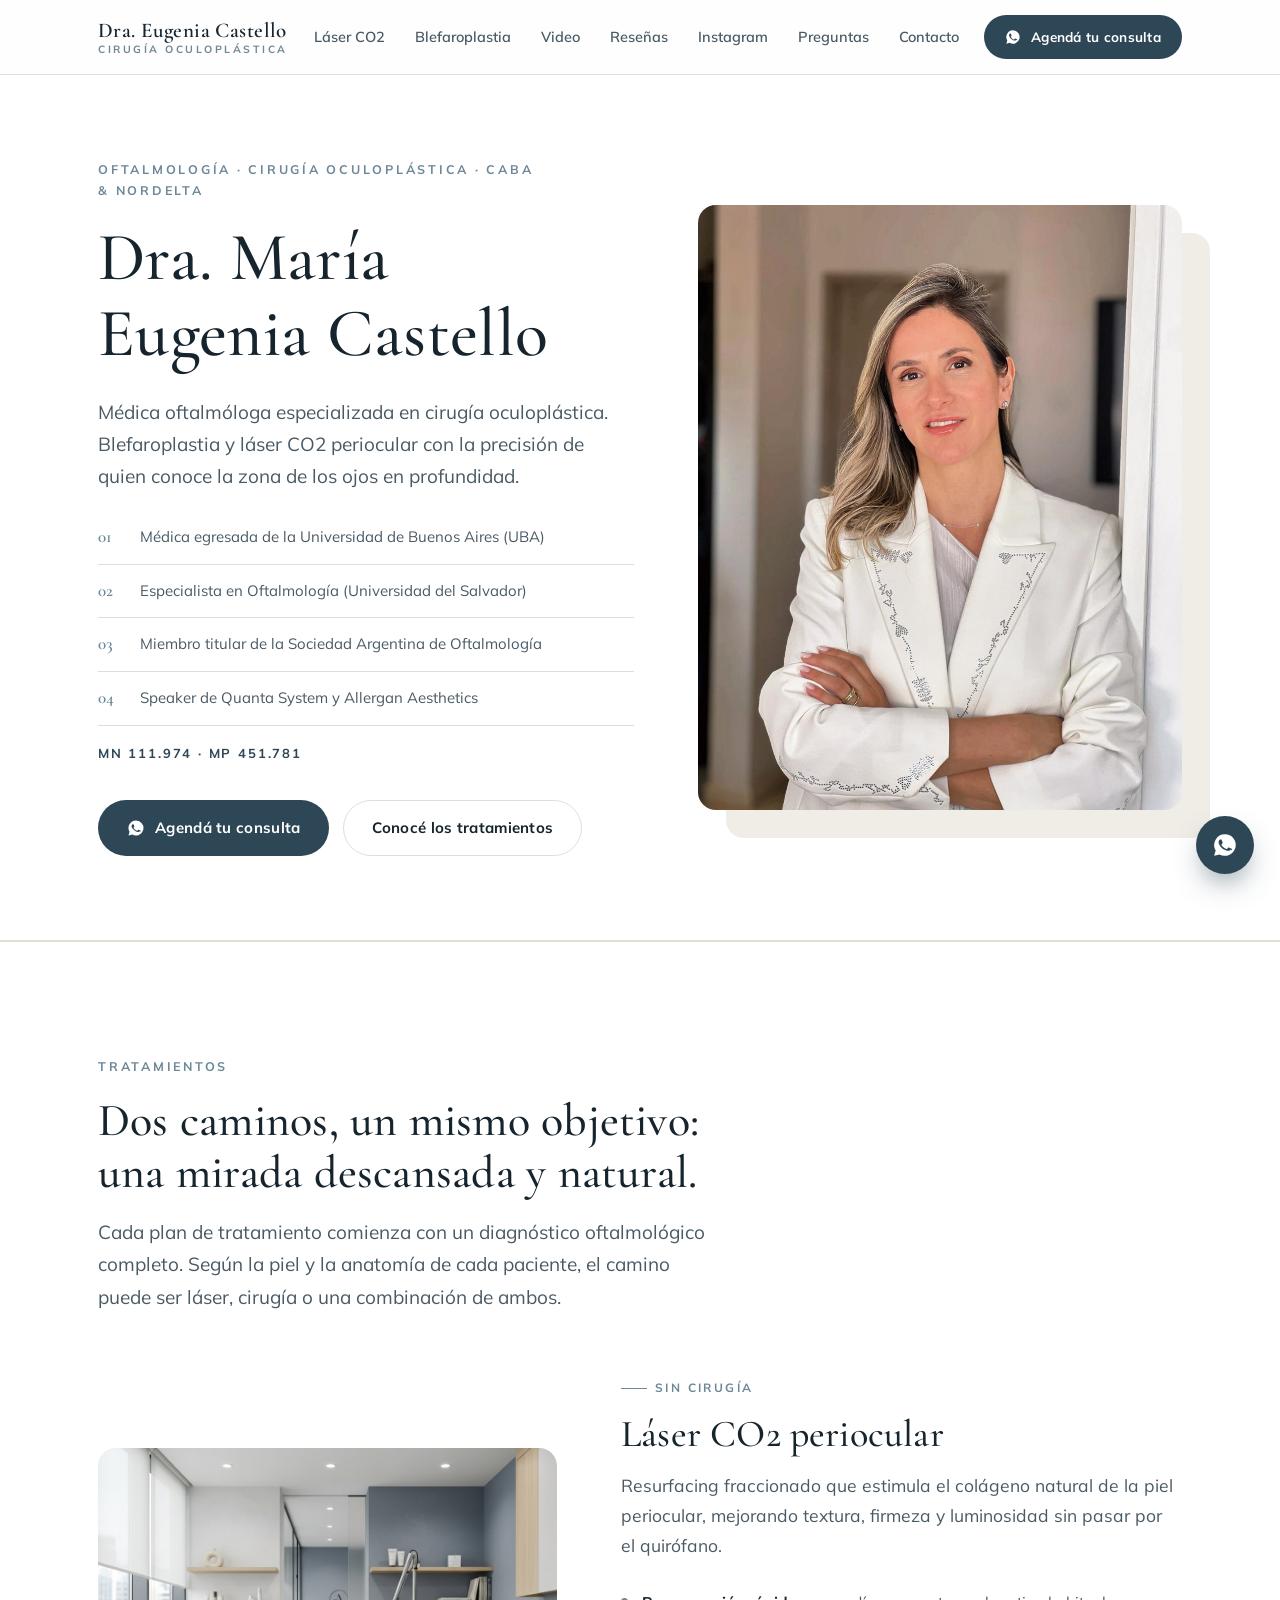
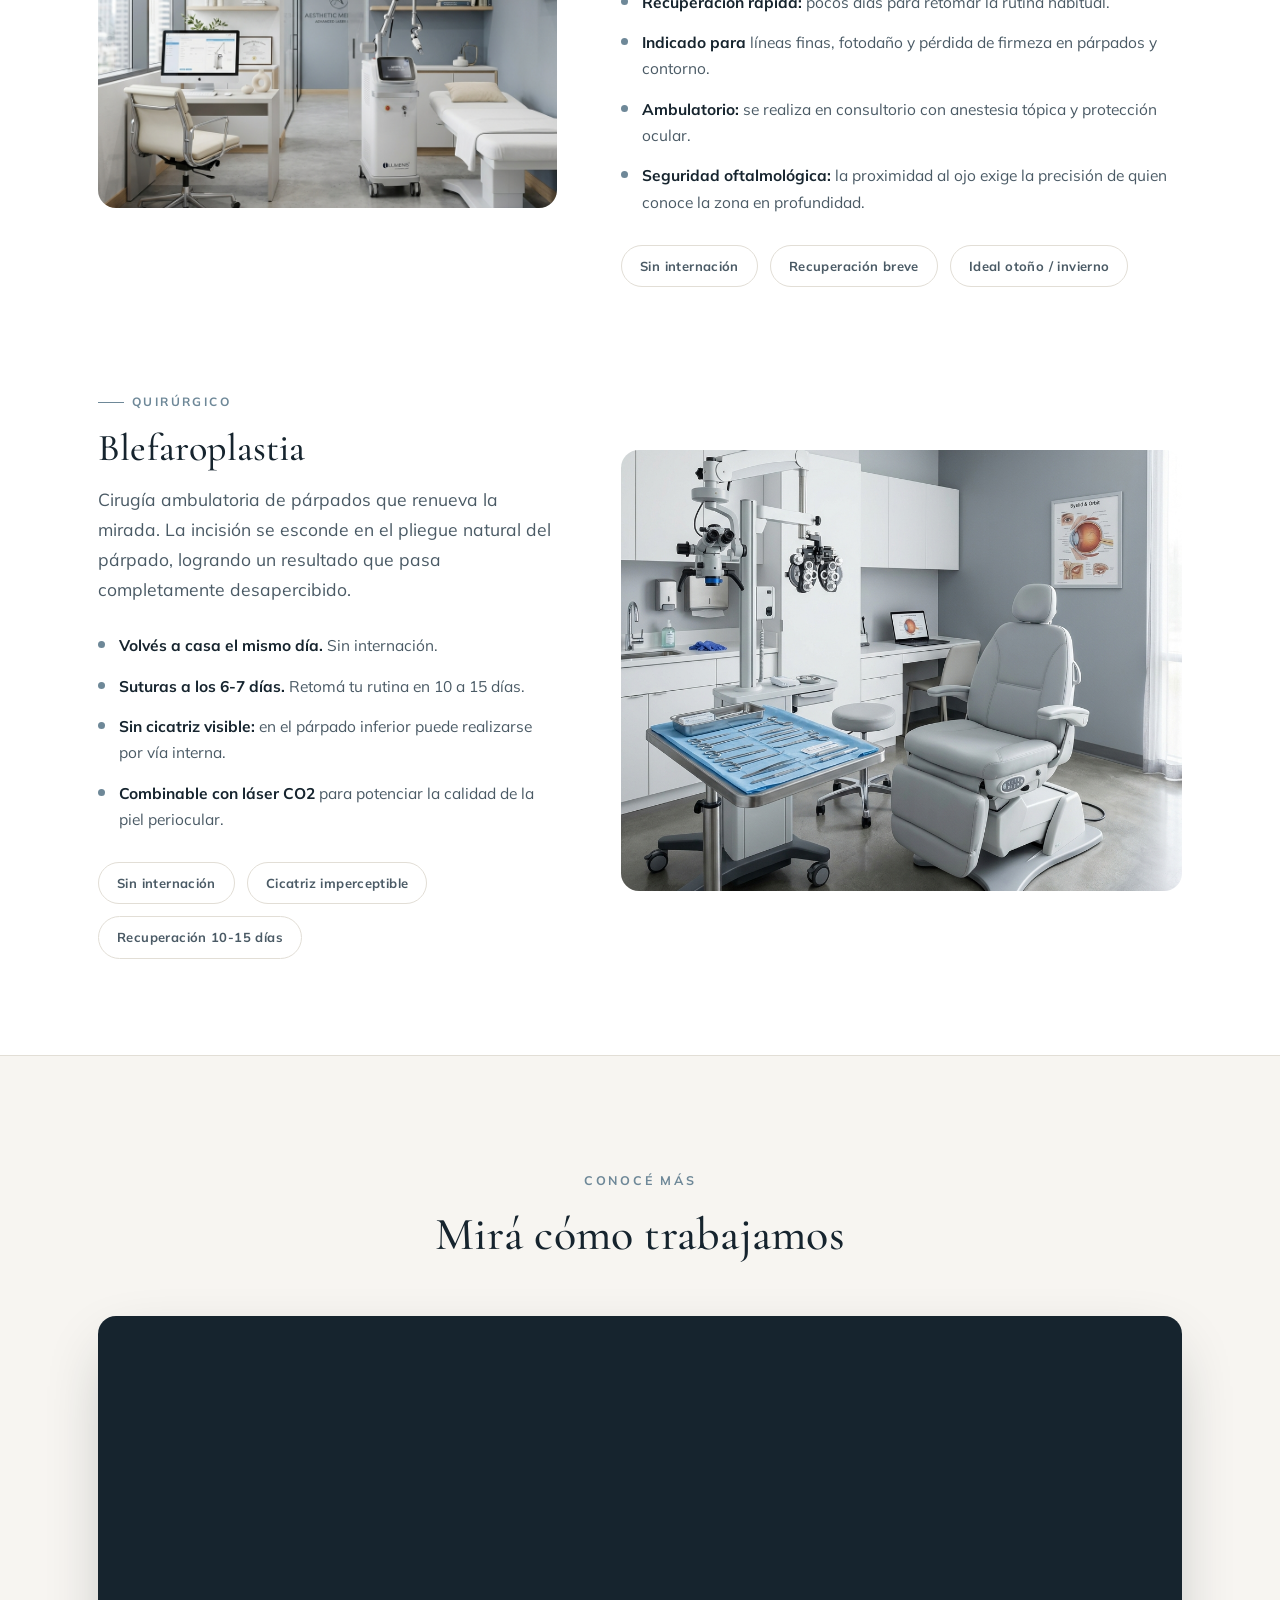
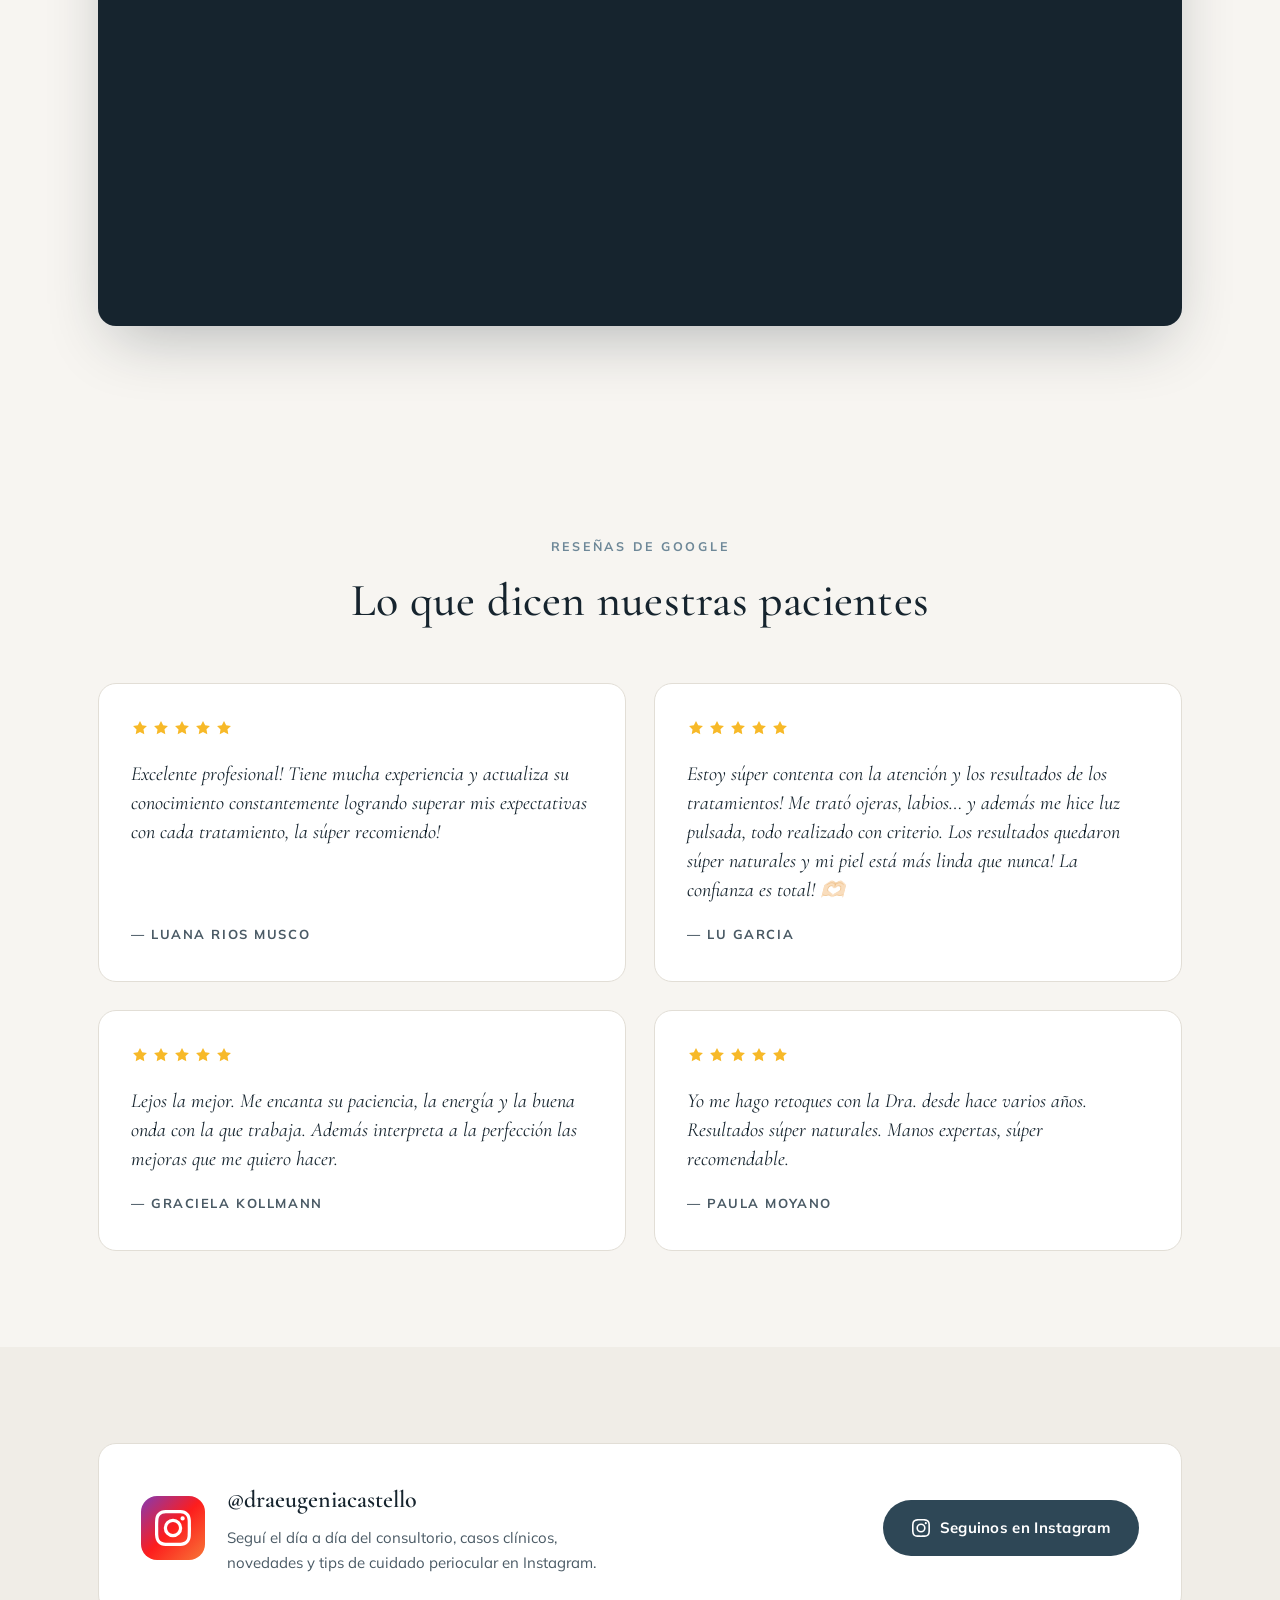
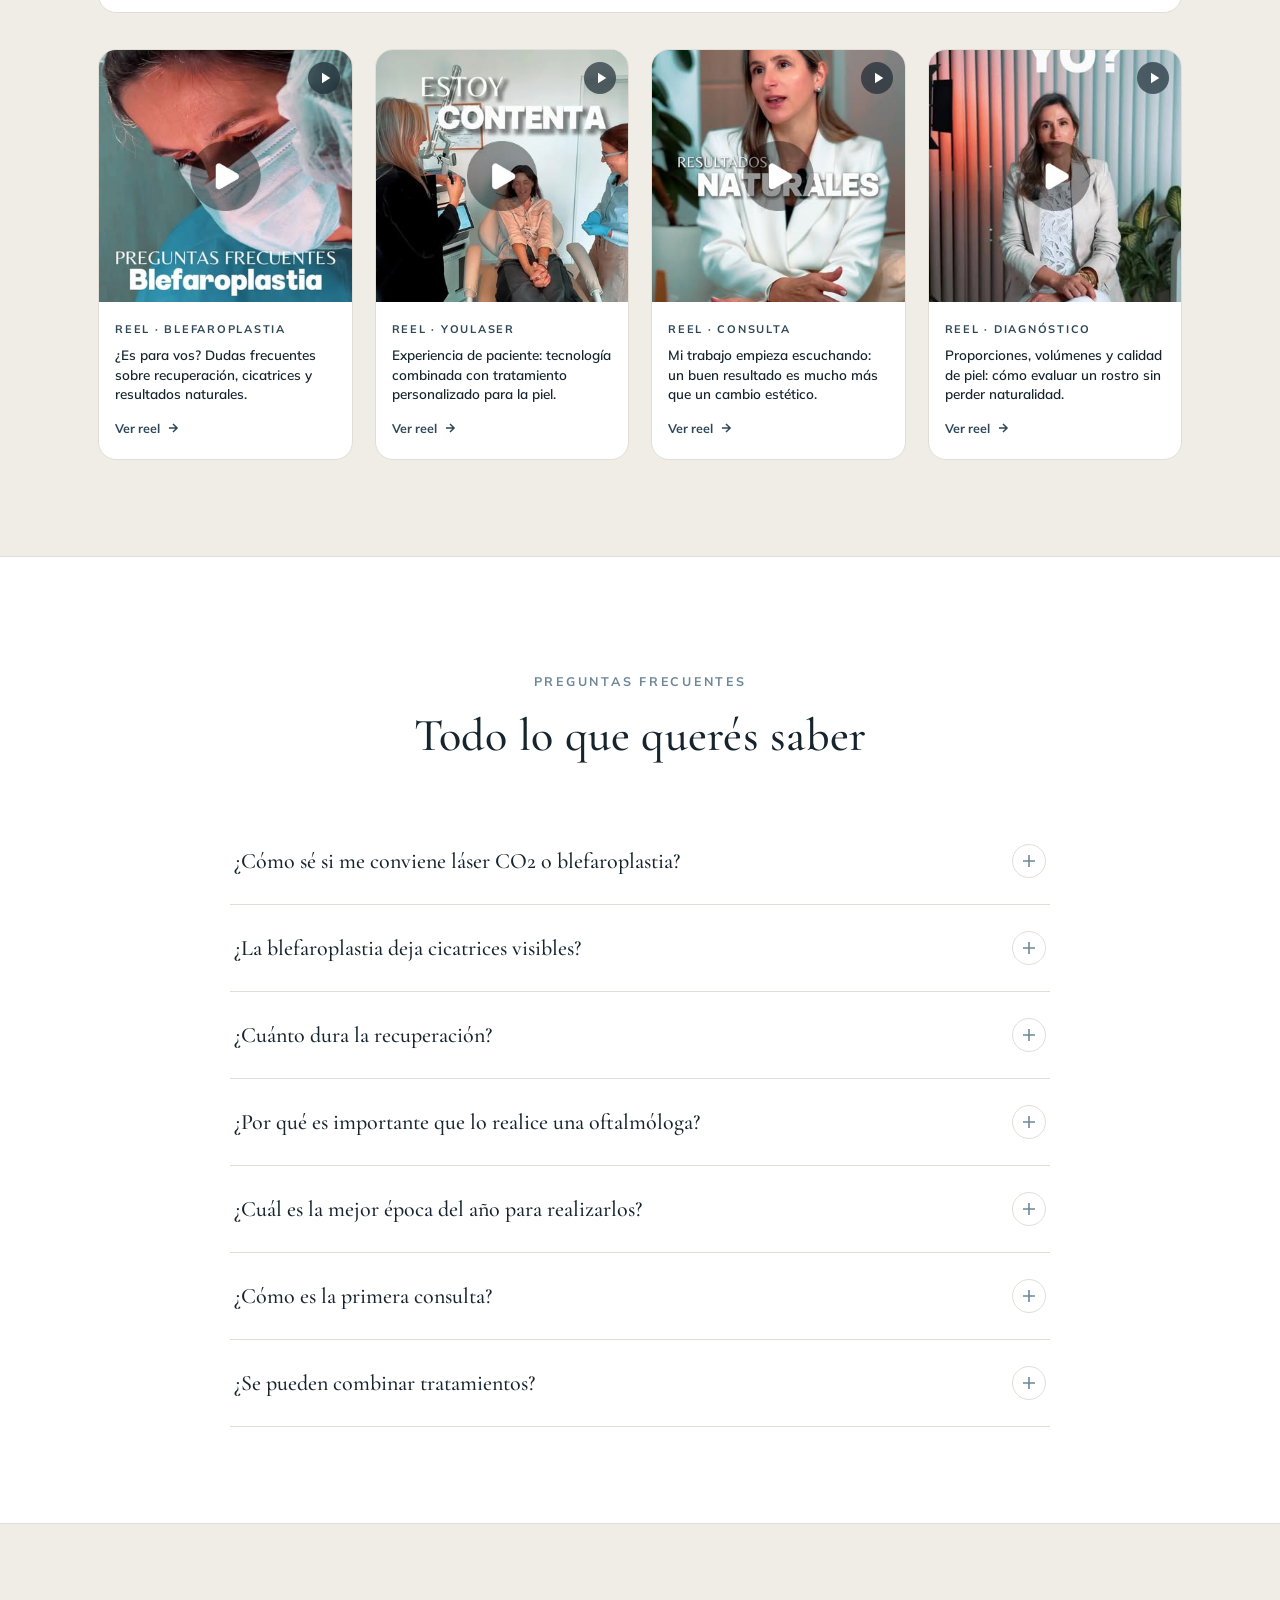
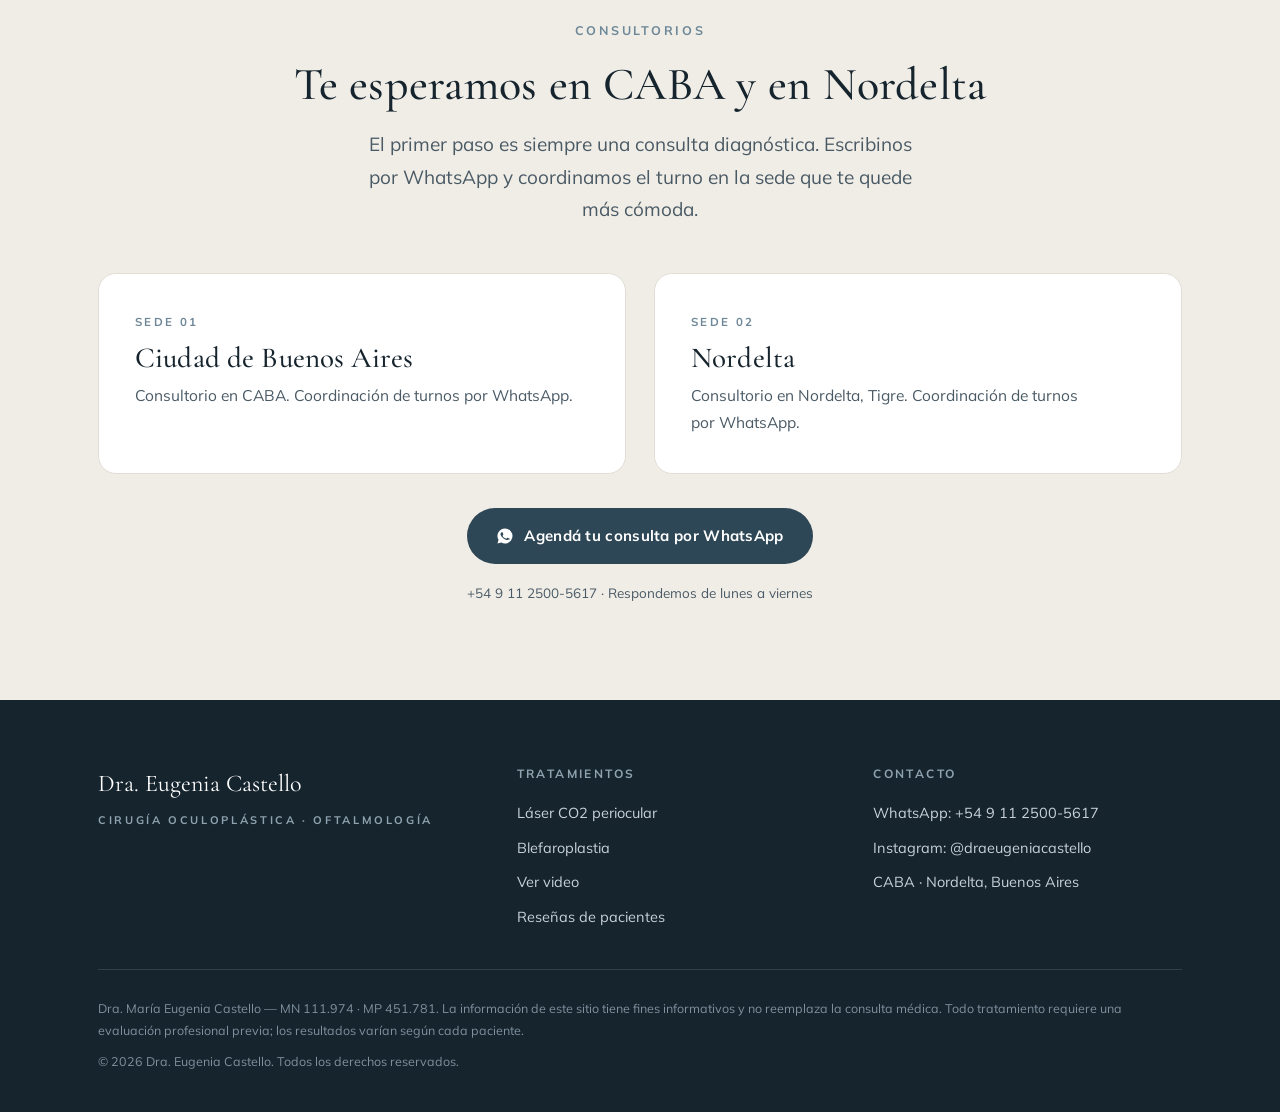
==== commit e7d51bdf: "feat: grilla con los 4 reels reales de Instagram y sus stills oficiales - Descargadas y añadidas las" ====
--- a/Landing Dra Castello.html
+++ b/Landing Dra Castello.html
@@ -312,89 +312,61 @@
       </a>
     </div>
 
-    <!-- Grilla de los 6 últimos posteos y reels reales -->
+    <!-- Grilla de los reels reales con sus stills y enlaces directos -->
     <div class="ig-grid reveal">
-      <a class="ig-card" href="https://www.instagram.com/draeugeniacastello/" target="_blank" rel="noopener noreferrer" aria-label="Ver video en Instagram: Blefaroplastia y armonía de la mirada">
+      <a class="ig-card" href="https://www.instagram.com/draeugeniacastello/reel/DcWzzd8plm6/" target="_blank" rel="noopener noreferrer" aria-label="Ver reel en Instagram: Blefaroplastia y resultado natural">
         <div class="ig-card-media">
-          <img src="assets/img/blefaroplastia.png" alt="Cirugía de párpados y blefaroplastia ambulatoria" width="360" height="360" loading="lazy">
+          <img src="assets/img/reel-dcwzzd.jpg" alt="Dra. Eugenia Castello — Dudas frecuentes sobre Blefaroplastia" width="360" height="360" loading="lazy">
           <span class="ig-badge video-badge" aria-hidden="true">
             <svg width="18" height="18" viewBox="0 0 24 24" fill="currentColor"><path d="M8 5v14l11-7z"/></svg>
           </span>
         </div>
         <div class="ig-card-overlay">
-          <span class="ig-card-tag">Reel</span>
-          <p>Blefaroplastia superior e inferior: anatomía del párpado y recuperación paso a paso.</p>
-          <span class="ig-card-footer">Ver en Instagram <svg width="14" height="14" viewBox="0 0 24 24" fill="none" stroke="currentColor" stroke-width="2.5"><path d="M5 12h14M12 5l7 7-7 7"/></svg></span>
+          <span class="ig-card-tag">Reel · Blefaroplastia</span>
+          <p>¿Es para vos? Dudas frecuentes sobre recuperación, cicatrices y resultados naturales.</p>
+          <span class="ig-card-footer">Ver reel <svg width="14" height="14" viewBox="0 0 24 24" fill="none" stroke="currentColor" stroke-width="2.5"><path d="M5 12h14M12 5l7 7-7 7"/></svg></span>
         </div>
       </a>
 
-      <a class="ig-card" href="https://www.instagram.com/draeugeniacastello/" target="_blank" rel="noopener noreferrer" aria-label="Ver posteo en Instagram: Láser CO2 Periocular fraccionado">
+      <a class="ig-card" href="https://www.instagram.com/draeugeniacastello/reel/DadzCY-JWYP/" target="_blank" rel="noopener noreferrer" aria-label="Ver reel en Instagram: Experiencia YouLaser">
         <div class="ig-card-media">
-          <img src="assets/img/laser-co2.png" alt="Láser CO2 periocular fraccionado" width="360" height="360" loading="lazy">
-          <span class="ig-badge" aria-hidden="true">
-            <svg width="18" height="18" viewBox="0 0 24 24" fill="none" stroke="currentColor" stroke-width="2"><rect x="3" y="3" width="18" height="18" rx="2"/><circle cx="8.5" cy="8.5" r="1.5"/><path d="M21 15l-5-5L5 21"/></svg>
-          </span>
-        </div>
-        <div class="ig-card-overlay">
-          <span class="ig-card-tag">Tratamiento</span>
-          <p>Láser CO2 en consultorio: bioestimulación y tensado periocular sin cirugía.</p>
-          <span class="ig-card-footer">Ver en Instagram <svg width="14" height="14" viewBox="0 0 24 24" fill="none" stroke="currentColor" stroke-width="2.5"><path d="M5 12h14M12 5l7 7-7 7"/></svg></span>
-        </div>
-      </a>
-
-      <a class="ig-card" href="https://www.instagram.com/draeugeniacastello/" target="_blank" rel="noopener noreferrer" aria-label="Ver video en Instagram: Mirada descansada">
-        <div class="ig-card-media">
-          <img src="assets/img/hero-mirada.png" alt="Rejuvenecimiento de la mirada y estética periocular" width="360" height="360" loading="lazy">
+          <img src="assets/img/reel-dadzcy.jpg" alt="Testimonio de paciente con YouLaser — Dra. Castello" width="360" height="360" loading="lazy">
           <span class="ig-badge video-badge" aria-hidden="true">
             <svg width="18" height="18" viewBox="0 0 24 24" fill="currentColor"><path d="M8 5v14l11-7z"/></svg>
           </span>
         </div>
         <div class="ig-card-overlay">
-          <span class="ig-card-tag">Reel</span>
-          <p>¿Ojeras o bolsas palpebrales? Cómo diagnosticar el tratamiento adecuado.</p>
-          <span class="ig-card-footer">Ver en Instagram <svg width="14" height="14" viewBox="0 0 24 24" fill="none" stroke="currentColor" stroke-width="2.5"><path d="M5 12h14M12 5l7 7-7 7"/></svg></span>
+          <span class="ig-card-tag">Reel · YouLaser</span>
+          <p>Experiencia de paciente: tecnología combinada con tratamiento personalizado para la piel.</p>
+          <span class="ig-card-footer">Ver reel <svg width="14" height="14" viewBox="0 0 24 24" fill="none" stroke="currentColor" stroke-width="2.5"><path d="M5 12h14M12 5l7 7-7 7"/></svg></span>
         </div>
       </a>
 
-      <a class="ig-card" href="https://www.instagram.com/draeugeniacastello/" target="_blank" rel="noopener noreferrer" aria-label="Ver posteo en Instagram: Dra. Castello en consultorio">
+      <a class="ig-card" href="https://www.instagram.com/draeugeniacastello/reel/Dbq15NKp6_u/" target="_blank" rel="noopener noreferrer" aria-label="Ver reel en Instagram: Mi objetivo en consultorio">
         <div class="ig-card-media">
-          <img src="assets/img/doctora.jpg" alt="Dra. María Eugenia Castello en consultorio" width="360" height="360" loading="lazy">
-          <span class="ig-badge" aria-hidden="true">
-            <svg width="18" height="18" viewBox="0 0 24 24" fill="none" stroke="currentColor" stroke-width="2"><circle cx="12" cy="12" r="10"/><path d="M12 8v8M8 12h8"/></svg>
-          </span>
-        </div>
-        <div class="ig-card-overlay">
-          <span class="ig-card-tag">Especialista</span>
-          <p>Consultorios en CABA y Nordelta: diagnóstico personalizado antes de cada plan.</p>
-          <span class="ig-card-footer">Ver en Instagram <svg width="14" height="14" viewBox="0 0 24 24" fill="none" stroke="currentColor" stroke-width="2.5"><path d="M5 12h14M12 5l7 7-7 7"/></svg></span>
-        </div>
-      </a>
-
-      <a class="ig-card" href="https://www.instagram.com/draeugeniacastello/" target="_blank" rel="noopener noreferrer" aria-label="Ver video en Instagram: Jornadas y conferencias científicas">
-        <div class="ig-card-media">
-          <img src="assets/img/retrato-dra.png" alt="Dra. Eugenia Castello — Speaker Quanta System & Allergan Aesthetics" width="360" height="360" loading="lazy">
+          <img src="assets/img/reel-dbq15n.jpg" alt="Dra. Castello: Mi objetivo cada vez que un paciente entra al consultorio" width="360" height="360" loading="lazy">
           <span class="ig-badge video-badge" aria-hidden="true">
             <svg width="18" height="18" viewBox="0 0 24 24" fill="currentColor"><path d="M8 5v14l11-7z"/></svg>
           </span>
         </div>
         <div class="ig-card-overlay">
-          <span class="ig-card-tag">Congresos &amp; Speaker</span>
-          <p>Actualización médica continua: docencia y entrenamiento en tecnologías láser y estética.</p>
-          <span class="ig-card-footer">Ver en Instagram <svg width="14" height="14" viewBox="0 0 24 24" fill="none" stroke="currentColor" stroke-width="2.5"><path d="M5 12h14M12 5l7 7-7 7"/></svg></span>
+          <span class="ig-card-tag">Reel · Consulta</span>
+          <p>Mi trabajo empieza escuchando: un buen resultado es mucho más que un cambio estético.</p>
+          <span class="ig-card-footer">Ver reel <svg width="14" height="14" viewBox="0 0 24 24" fill="none" stroke="currentColor" stroke-width="2.5"><path d="M5 12h14M12 5l7 7-7 7"/></svg></span>
         </div>
       </a>
 
-      <a class="ig-card" href="https://www.instagram.com/draeugeniacastello/" target="_blank" rel="noopener noreferrer" aria-label="Ver posteo en Instagram: Preguntas frecuentes y postoperatorio">
+      <a class="ig-card" href="https://www.instagram.com/draeugeniacastello/reel/DcPgrUhpb2p/" target="_blank" rel="noopener noreferrer" aria-label="Ver reel en Instagram: Análisis facial">
         <div class="ig-card-media">
-          <img src="assets/img/hero-mirada.png" alt="Preguntas frecuentes y postoperatorio en Instagram" width="360" height="360" loading="lazy">
-          <span class="ig-badge" aria-hidden="true">
-            <svg width="18" height="18" viewBox="0 0 24 24" fill="none" stroke="currentColor" stroke-width="2"><path d="M21 11.5a8.38 8.38 0 0 1-.9 3.8 8.5 8.5 0 0 1-7.6 4.7 8.38 8.38 0 0 1-3.8-.9L3 21l1.9-5.7a8.38 8.38 0 0 1-.9-3.8 8.5 8.5 0 0 1 4.7-7.6 8.38 8.38 0 0 1 3.8-.9h.5a8.48 8.48 0 0 1 8 8v.5z"/></svg>
+          <img src="assets/img/reel-dcpgr.jpg" alt="Dra. Castello: Análisis integral de proporciones y estructura facial" width="360" height="360" loading="lazy">
+          <span class="ig-badge video-badge" aria-hidden="true">
+            <svg width="18" height="18" viewBox="0 0 24 24" fill="currentColor"><path d="M8 5v14l11-7z"/></svg>
           </span>
         </div>
         <div class="ig-card-overlay">
-          <span class="ig-card-tag">Comunidad</span>
-          <p>Dudas frecuentes: cuidados solares, tiempo de recuperación y retorno laboral.</p>
-          <span class="ig-card-footer">Ver en Instagram <svg width="14" height="14" viewBox="0 0 24 24" fill="none" stroke="currentColor" stroke-width="2.5"><path d="M5 12h14M12 5l7 7-7 7"/></svg></span>
+          <span class="ig-card-tag">Reel · Diagnóstico</span>
+          <p>Proporciones, volúmenes y calidad de piel: cómo evaluar un rostro sin perder naturalidad.</p>
+          <span class="ig-card-footer">Ver reel <svg width="14" height="14" viewBox="0 0 24 24" fill="none" stroke="currentColor" stroke-width="2.5"><path d="M5 12h14M12 5l7 7-7 7"/></svg></span>
         </div>
       </a>
     </div>
--- a/assets/castello.css
+++ b/assets/castello.css
@@ -766,8 +766,8 @@
 
 .ig-grid {
   display: grid;
-  grid-template-columns: repeat(3, 1fr);
-  gap: 24px;
+  grid-template-columns: repeat(4, 1fr);
+  gap: 22px;
   margin-top: 36px;
 }
 
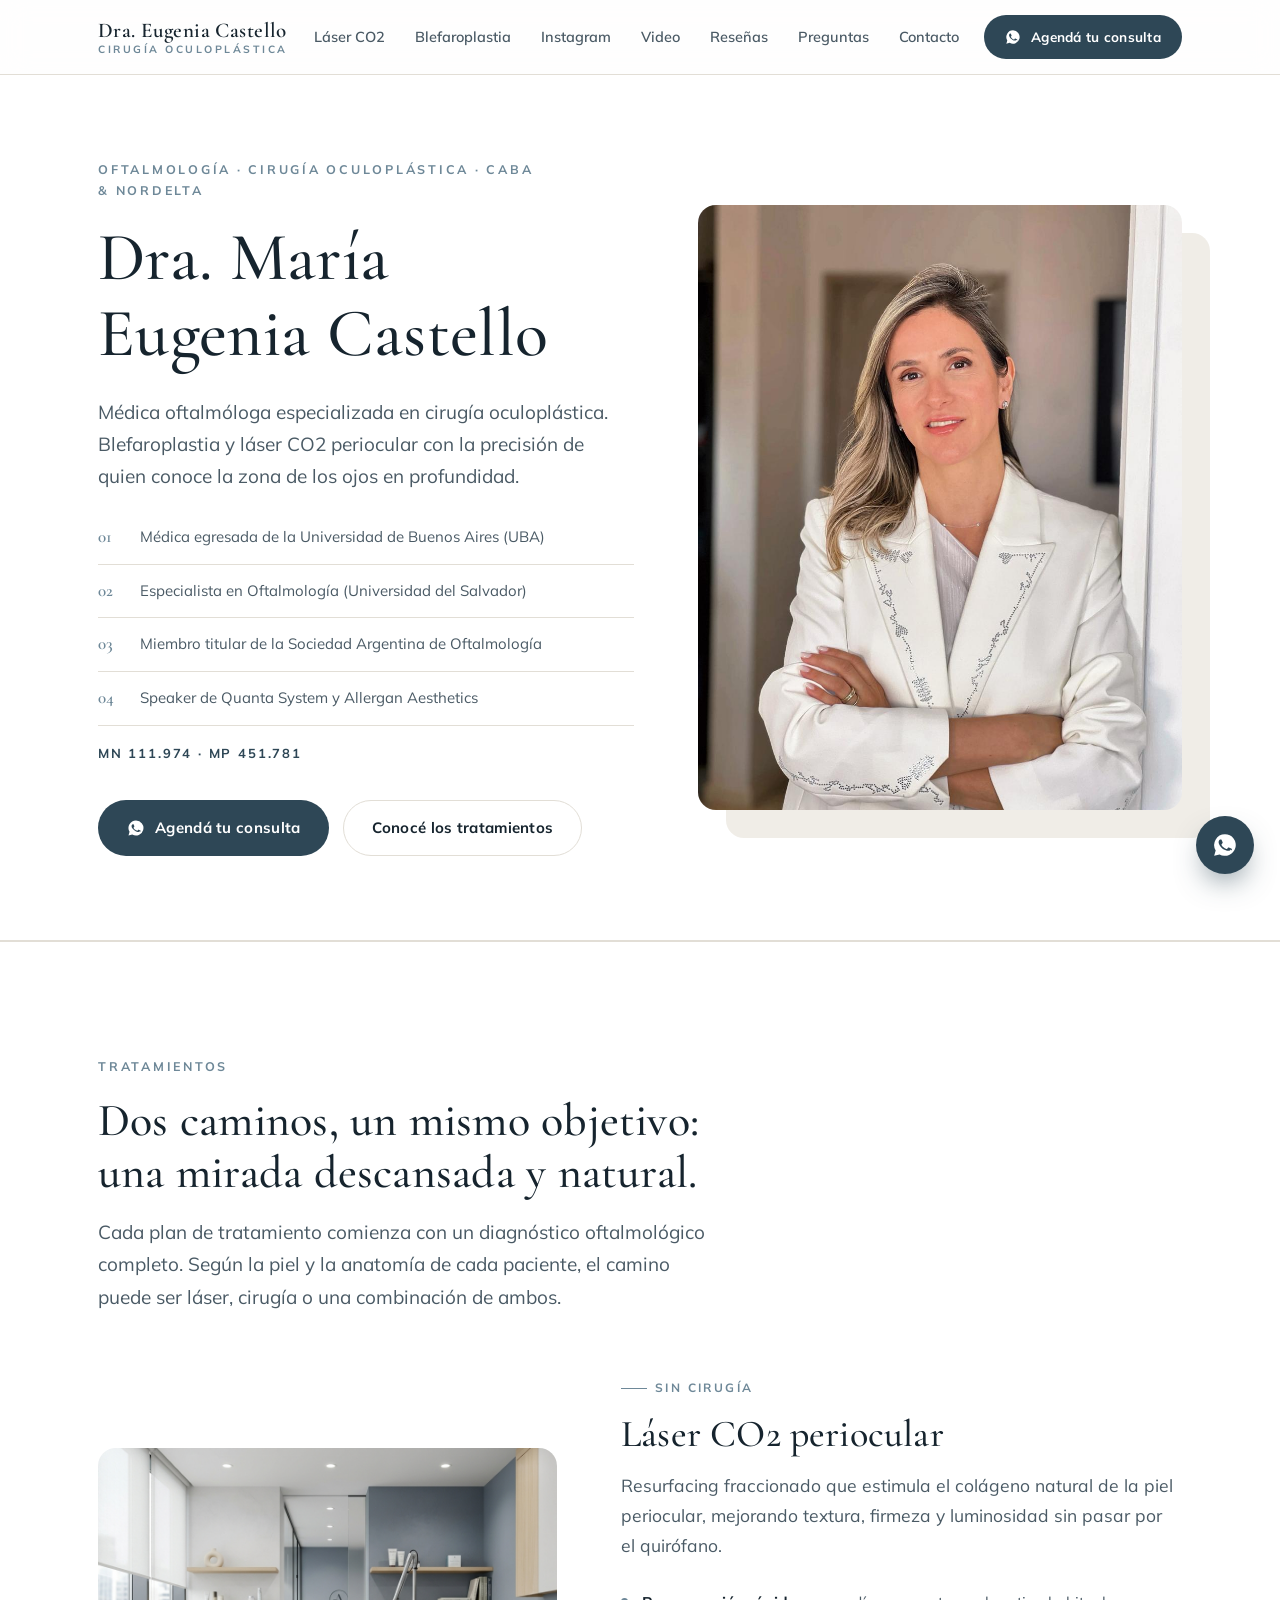
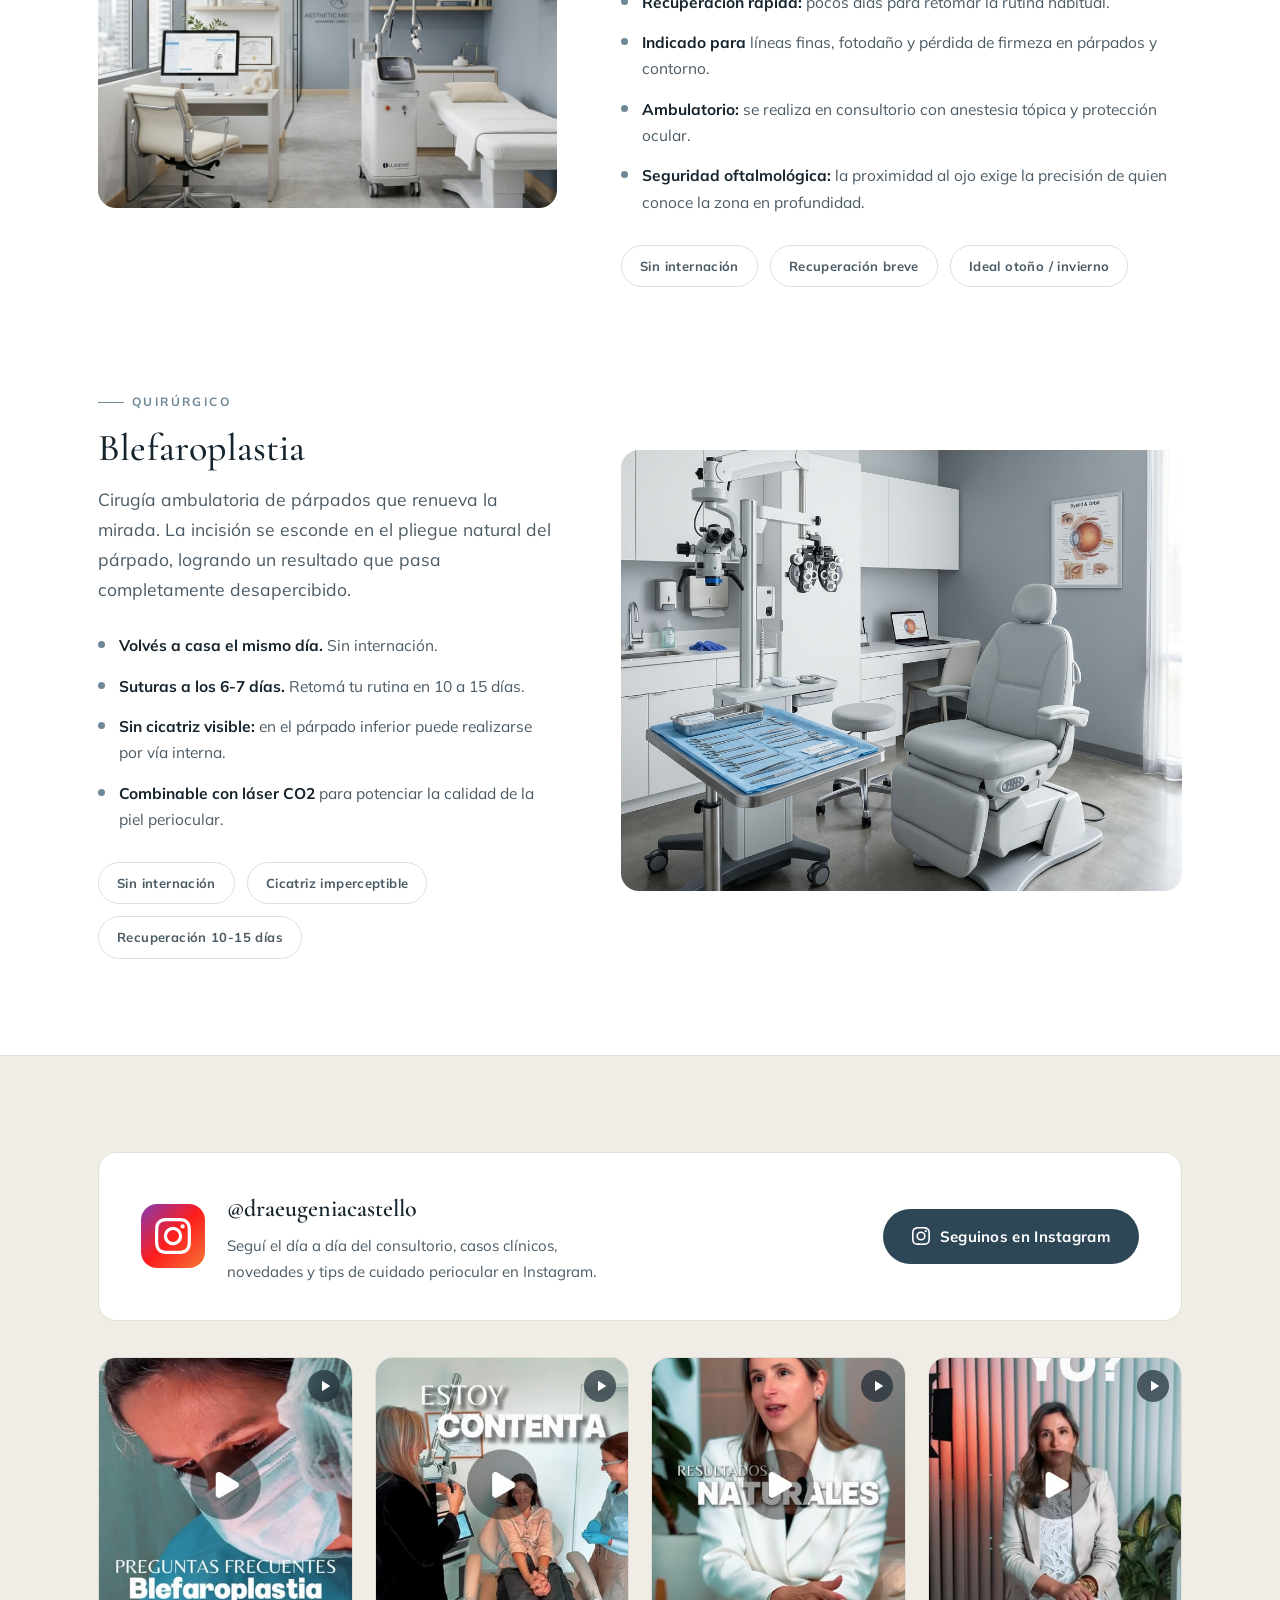
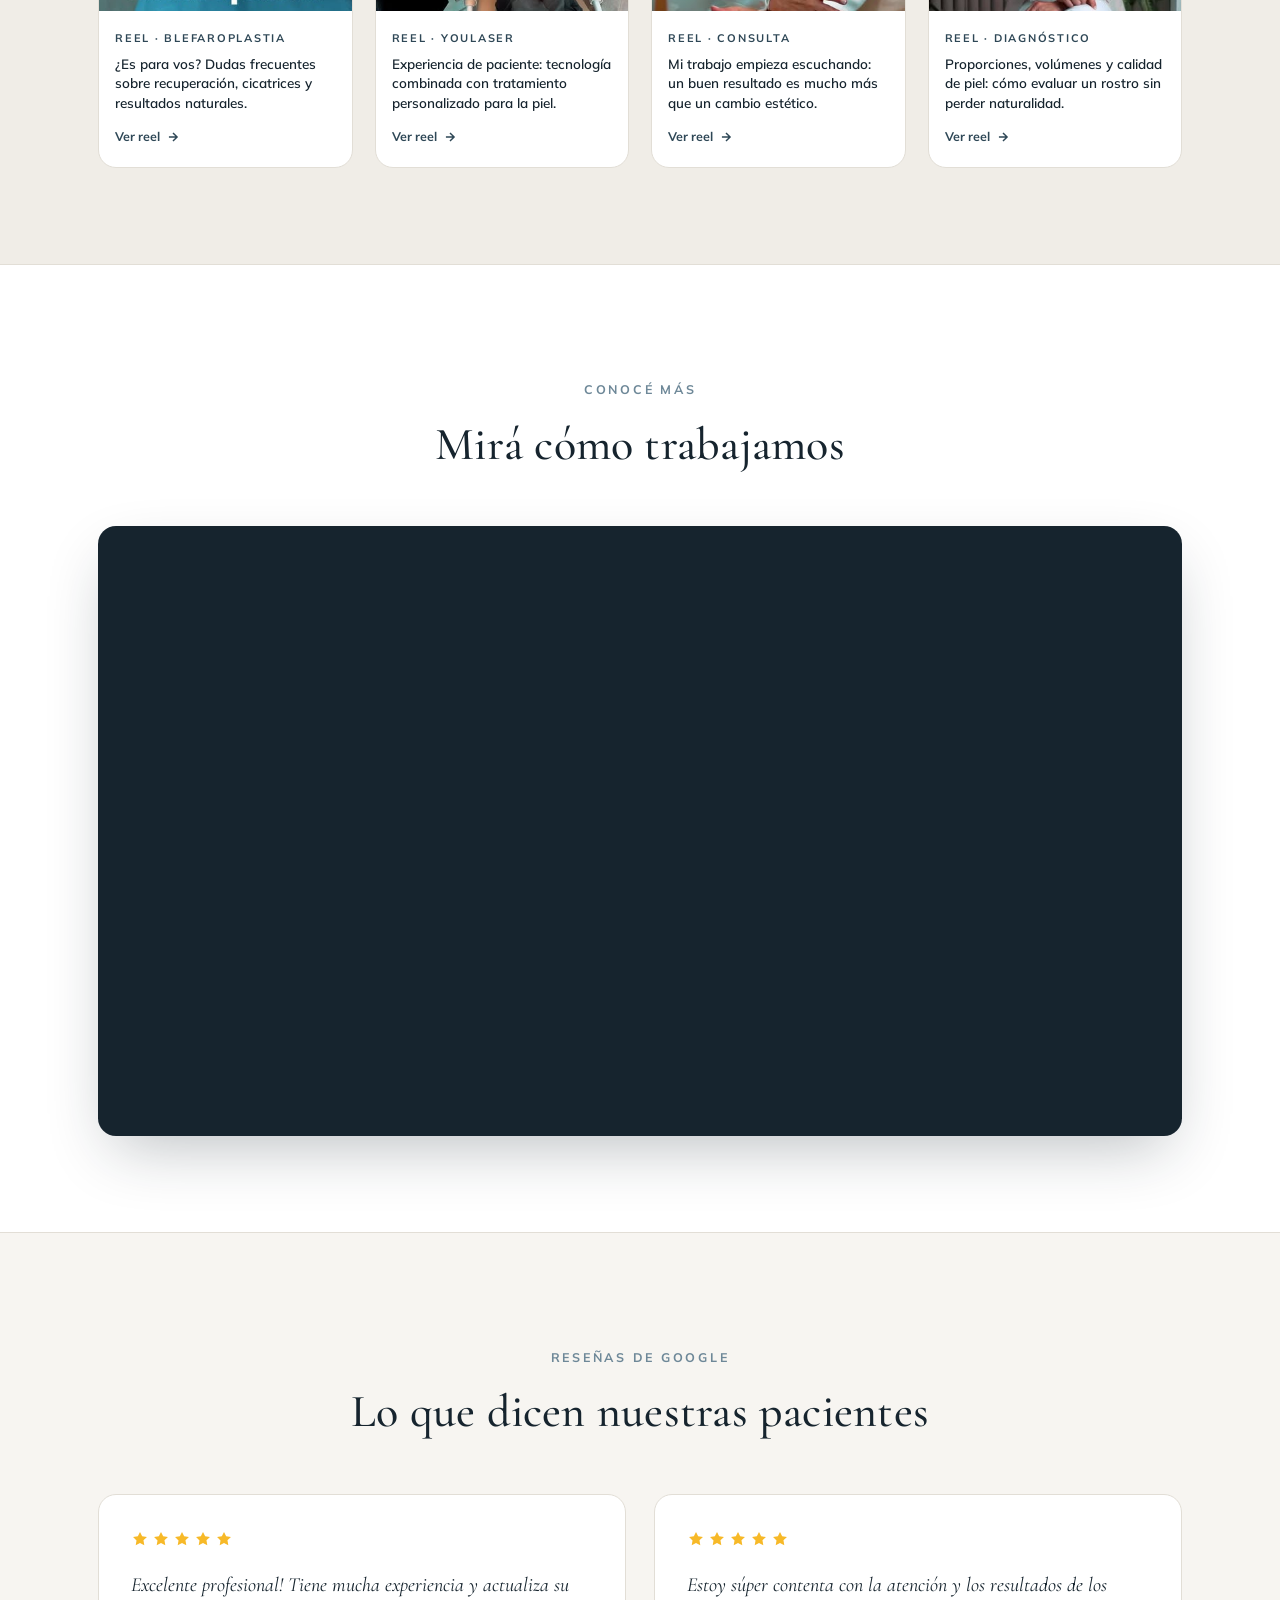
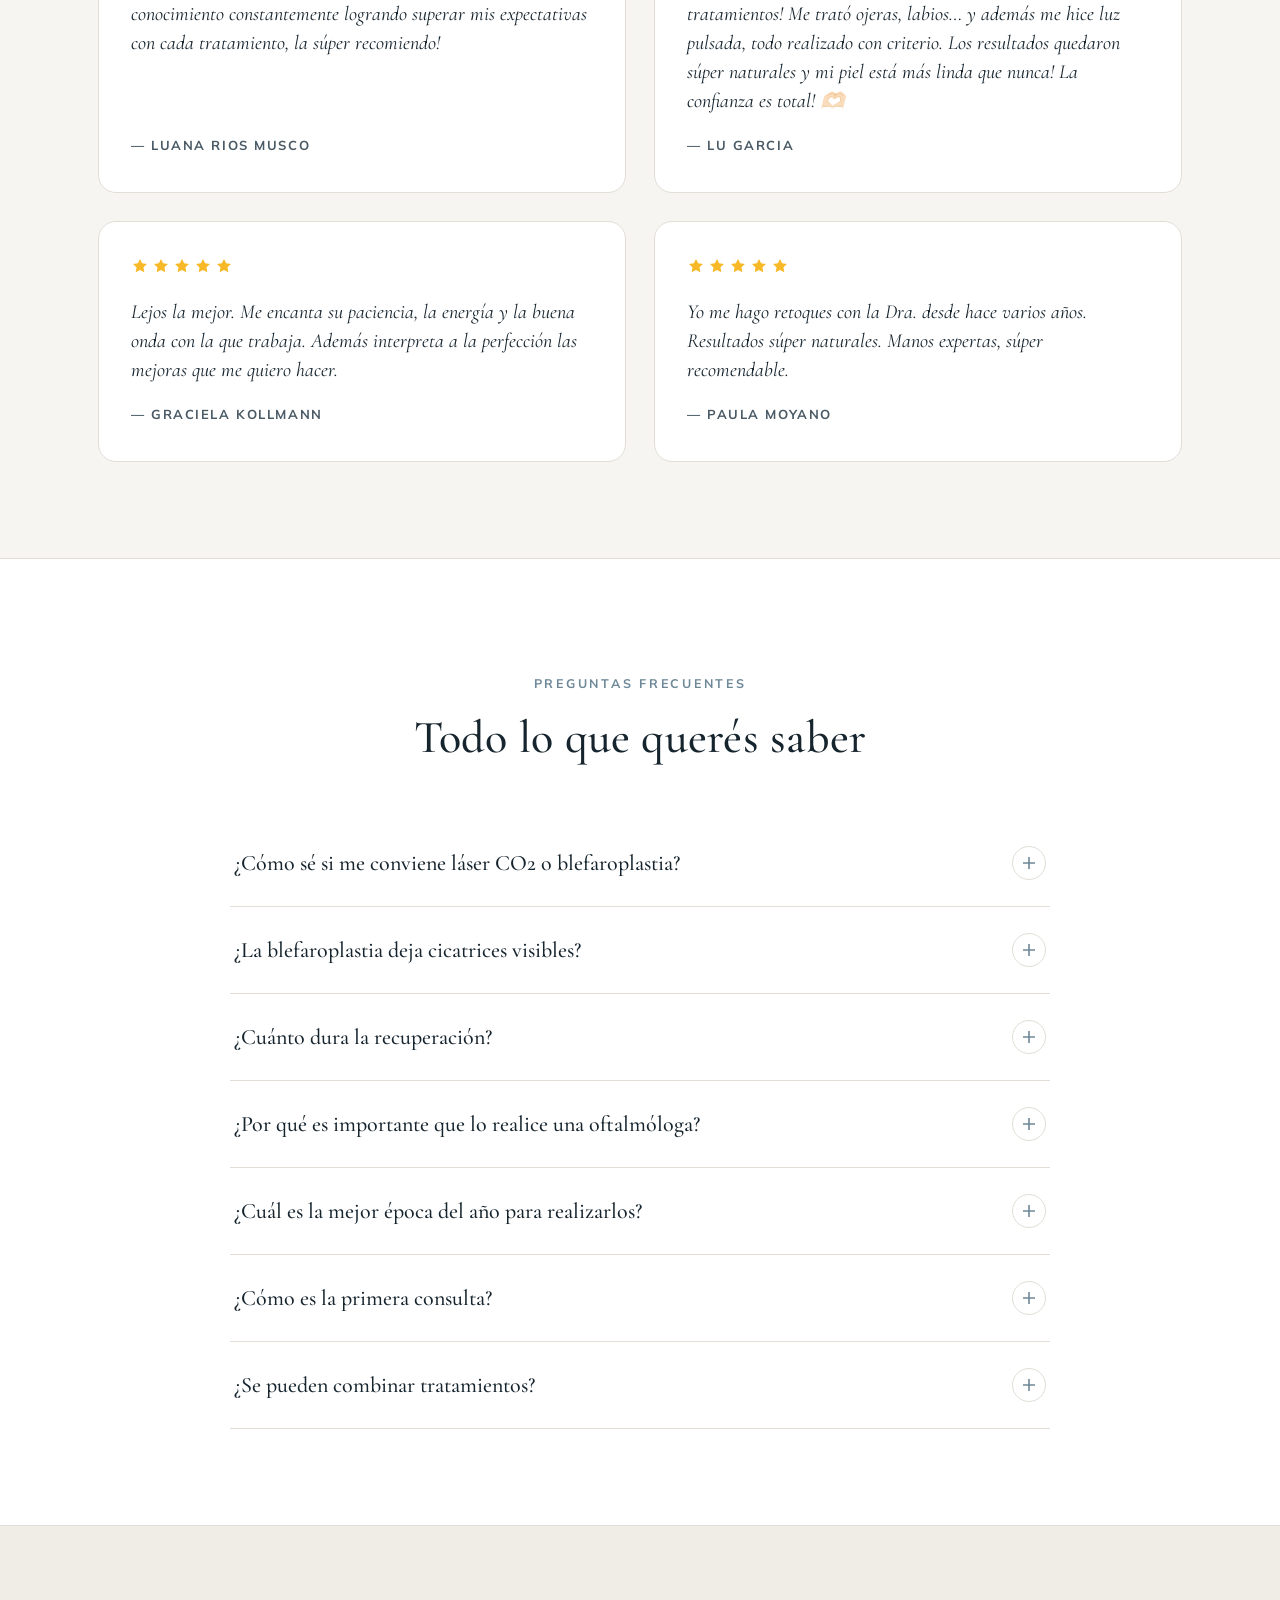
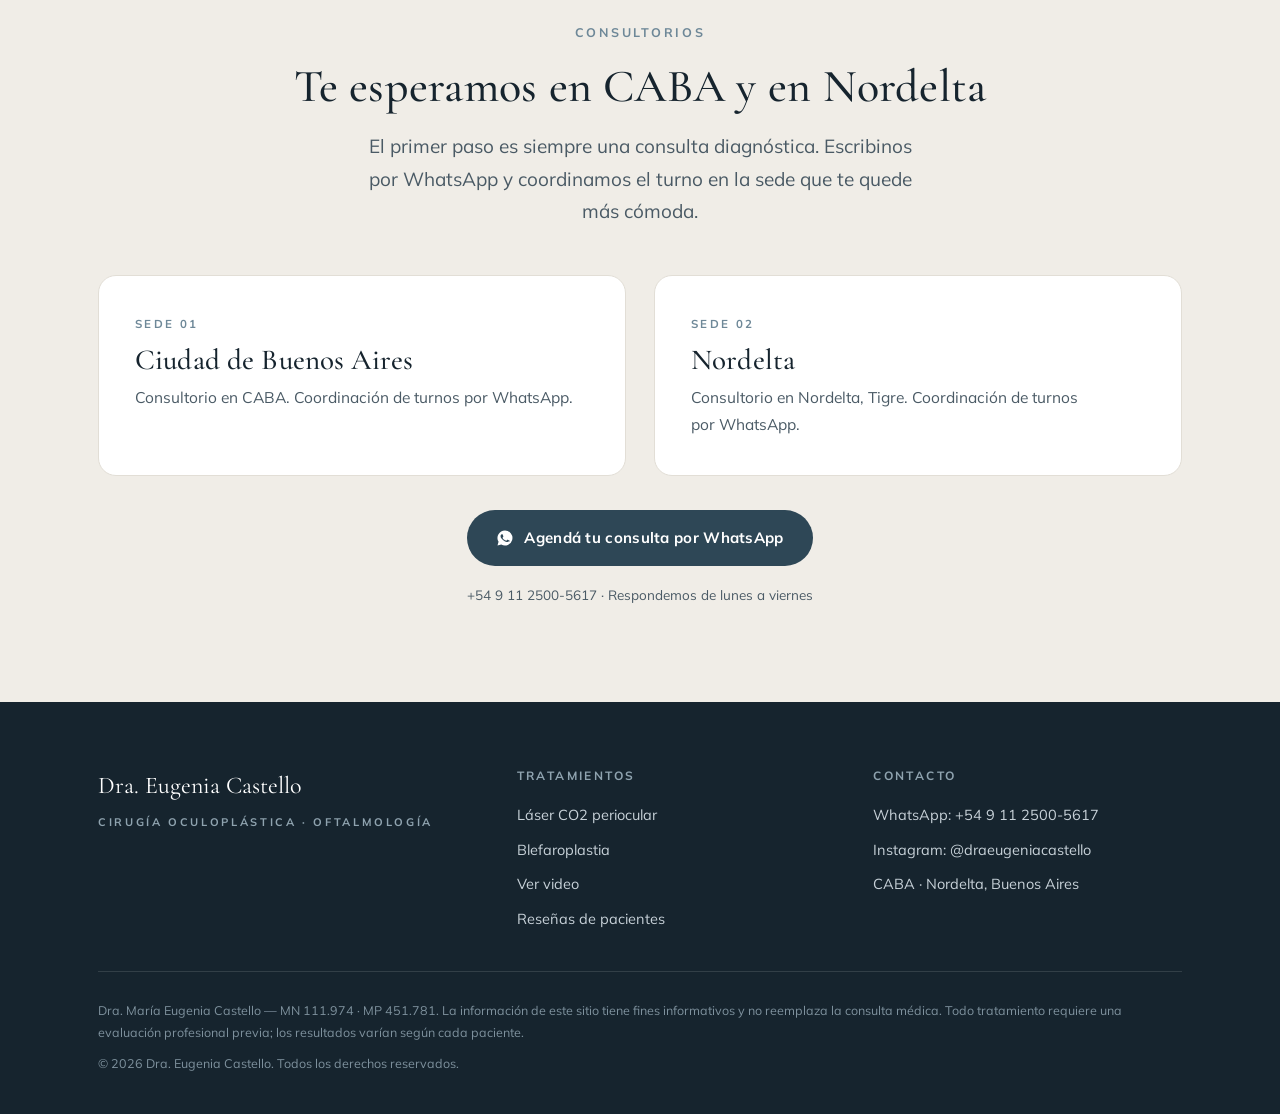
==== commit 6688b81e: "feat: reubicar seccion de Instagram (follow + grilla de reels) debajo de Blefaroplastia y antes del " ====
--- a/Landing Dra Castello.html
+++ b/Landing Dra Castello.html
@@ -113,9 +113,9 @@
     <nav class="site-nav" id="main-nav" aria-label="Navegación principal">
       <a href="#laser-co2">Láser CO2</a>
       <a href="#blefaroplastia">Blefaroplastia</a>
+      <a href="#instagram">Instagram</a>
       <a href="#video">Video</a>
       <a href="#testimonios">Reseñas</a>
-      <a href="#instagram">Instagram</a>
       <a href="#preguntas">Preguntas</a>
       <a href="#contacto">Contacto</a>
     </nav>
@@ -220,78 +220,7 @@
   </div>
 </section>
 
-<!-- ======================= VIDEO ======================= -->
-<section class="section" id="video">
-  <div class="container">
-    <div class="section-head center reveal">
-      <p class="eyebrow">Conocé más</p>
-      <h2>Mirá cómo trabajamos</h2>
-    </div>
-    <div class="video-wrapper reveal">
-      <iframe src="https://www.youtube-nocookie.com/embed/8Fn1IIPQUds?rel=0" title="Dra. Eugenia Castello — Cirugía oculoplástica" frameborder="0" allow="accelerometer; autoplay; clipboard-write; encrypted-media; gyroscope; picture-in-picture" allowfullscreen loading="lazy"></iframe>
-    </div>
-  </div>
-</section>
-
-
-
-
-
-<!-- ======================= TESTIMONIOS ======================= -->
-<section class="section" id="testimonios">
-  <div class="container">
-    <div class="section-head center reveal">
-      <p class="eyebrow">Reseñas de Google</p>
-      <h2>Lo que dicen nuestras pacientes</h2>
-    </div>
-    <div class="testimonials testimonials-4">
-      <div class="testimonial reveal">
-        <div class="stars" aria-label="5 estrellas">
-          <svg viewBox="0 0 20 20" width="18" height="18" fill="#F7B928"><path d="M10 1l2.39 4.84 5.34.78-3.87 3.77.91 5.33L10 13.27l-4.77 2.51.91-5.33L2.27 6.68l5.34-.78z"/></svg>
-          <svg viewBox="0 0 20 20" width="18" height="18" fill="#F7B928"><path d="M10 1l2.39 4.84 5.34.78-3.87 3.77.91 5.33L10 13.27l-4.77 2.51.91-5.33L2.27 6.68l5.34-.78z"/></svg>
-          <svg viewBox="0 0 20 20" width="18" height="18" fill="#F7B928"><path d="M10 1l2.39 4.84 5.34.78-3.87 3.77.91 5.33L10 13.27l-4.77 2.51.91-5.33L2.27 6.68l5.34-.78z"/></svg>
-          <svg viewBox="0 0 20 20" width="18" height="18" fill="#F7B928"><path d="M10 1l2.39 4.84 5.34.78-3.87 3.77.91 5.33L10 13.27l-4.77 2.51.91-5.33L2.27 6.68l5.34-.78z"/></svg>
-          <svg viewBox="0 0 20 20" width="18" height="18" fill="#F7B928"><path d="M10 1l2.39 4.84 5.34.78-3.87 3.77.91 5.33L10 13.27l-4.77 2.51.91-5.33L2.27 6.68l5.34-.78z"/></svg>
-        </div>
-        <blockquote>Excelente profesional! Tiene mucha experiencia y actualiza su conocimiento constantemente logrando superar mis expectativas con cada tratamiento, la súper recomiendo!</blockquote>
-        <cite>— Luana Rios Musco</cite>
-      </div>
-      <div class="testimonial reveal reveal-d1">
-        <div class="stars" aria-label="5 estrellas">
-          <svg viewBox="0 0 20 20" width="18" height="18" fill="#F7B928"><path d="M10 1l2.39 4.84 5.34.78-3.87 3.77.91 5.33L10 13.27l-4.77 2.51.91-5.33L2.27 6.68l5.34-.78z"/></svg>
-          <svg viewBox="0 0 20 20" width="18" height="18" fill="#F7B928"><path d="M10 1l2.39 4.84 5.34.78-3.87 3.77.91 5.33L10 13.27l-4.77 2.51.91-5.33L2.27 6.68l5.34-.78z"/></svg>
-          <svg viewBox="0 0 20 20" width="18" height="18" fill="#F7B928"><path d="M10 1l2.39 4.84 5.34.78-3.87 3.77.91 5.33L10 13.27l-4.77 2.51.91-5.33L2.27 6.68l5.34-.78z"/></svg>
-          <svg viewBox="0 0 20 20" width="18" height="18" fill="#F7B928"><path d="M10 1l2.39 4.84 5.34.78-3.87 3.77.91 5.33L10 13.27l-4.77 2.51.91-5.33L2.27 6.68l5.34-.78z"/></svg>
-          <svg viewBox="0 0 20 20" width="18" height="18" fill="#F7B928"><path d="M10 1l2.39 4.84 5.34.78-3.87 3.77.91 5.33L10 13.27l-4.77 2.51.91-5.33L2.27 6.68l5.34-.78z"/></svg>
-        </div>
-        <blockquote>Estoy súper contenta con la atención y los resultados de los tratamientos! Me trató ojeras, labios… y además me hice luz pulsada, todo realizado con criterio. Los resultados quedaron súper naturales y mi piel está más linda que nunca! La confianza es total! 🫶🏻</blockquote>
-        <cite>— Lu Garcia</cite>
-      </div>
-      <div class="testimonial reveal">
-        <div class="stars" aria-label="5 estrellas">
-          <svg viewBox="0 0 20 20" width="18" height="18" fill="#F7B928"><path d="M10 1l2.39 4.84 5.34.78-3.87 3.77.91 5.33L10 13.27l-4.77 2.51.91-5.33L2.27 6.68l5.34-.78z"/></svg>
-          <svg viewBox="0 0 20 20" width="18" height="18" fill="#F7B928"><path d="M10 1l2.39 4.84 5.34.78-3.87 3.77.91 5.33L10 13.27l-4.77 2.51.91-5.33L2.27 6.68l5.34-.78z"/></svg>
-          <svg viewBox="0 0 20 20" width="18" height="18" fill="#F7B928"><path d="M10 1l2.39 4.84 5.34.78-3.87 3.77.91 5.33L10 13.27l-4.77 2.51.91-5.33L2.27 6.68l5.34-.78z"/></svg>
-          <svg viewBox="0 0 20 20" width="18" height="18" fill="#F7B928"><path d="M10 1l2.39 4.84 5.34.78-3.87 3.77.91 5.33L10 13.27l-4.77 2.51.91-5.33L2.27 6.68l5.34-.78z"/></svg>
-          <svg viewBox="0 0 20 20" width="18" height="18" fill="#F7B928"><path d="M10 1l2.39 4.84 5.34.78-3.87 3.77.91 5.33L10 13.27l-4.77 2.51.91-5.33L2.27 6.68l5.34-.78z"/></svg>
-        </div>
-        <blockquote>Lejos la mejor. Me encanta su paciencia, la energía y la buena onda con la que trabaja. Además interpreta a la perfección las mejoras que me quiero hacer.</blockquote>
-        <cite>— Graciela Kollmann</cite>
-      </div>
-      <div class="testimonial reveal reveal-d1">
-        <div class="stars" aria-label="5 estrellas">
-          <svg viewBox="0 0 20 20" width="18" height="18" fill="#F7B928"><path d="M10 1l2.39 4.84 5.34.78-3.87 3.77.91 5.33L10 13.27l-4.77 2.51.91-5.33L2.27 6.68l5.34-.78z"/></svg>
-          <svg viewBox="0 0 20 20" width="18" height="18" fill="#F7B928"><path d="M10 1l2.39 4.84 5.34.78-3.87 3.77.91 5.33L10 13.27l-4.77 2.51.91-5.33L2.27 6.68l5.34-.78z"/></svg>
-          <svg viewBox="0 0 20 20" width="18" height="18" fill="#F7B928"><path d="M10 1l2.39 4.84 5.34.78-3.87 3.77.91 5.33L10 13.27l-4.77 2.51.91-5.33L2.27 6.68l5.34-.78z"/></svg>
-          <svg viewBox="0 0 20 20" width="18" height="18" fill="#F7B928"><path d="M10 1l2.39 4.84 5.34.78-3.87 3.77.91 5.33L10 13.27l-4.77 2.51.91-5.33L2.27 6.68l5.34-.78z"/></svg>
-          <svg viewBox="0 0 20 20" width="18" height="18" fill="#F7B928"><path d="M10 1l2.39 4.84 5.34.78-3.87 3.77.91 5.33L10 13.27l-4.77 2.51.91-5.33L2.27 6.68l5.34-.78z"/></svg>
-        </div>
-        <blockquote>Yo me hago retoques con la Dra. desde hace varios años. Resultados súper naturales. Manos expertas, súper recomendable.</blockquote>
-        <cite>— Paula Moyano</cite>
-      </div>
-    </div>
-  </div>
-</section>
+
 
 <!-- ======================= INSTAGRAM ======================= -->
 <section class="section section-tint" id="instagram">
@@ -376,6 +305,81 @@
   </div>
 </section>
 
+<!-- ======================= VIDEO ======================= -->
+<section class="section section-surface" id="video">
+  <div class="container">
+    <div class="section-head center reveal">
+      <p class="eyebrow">Conocé más</p>
+      <h2>Mirá cómo trabajamos</h2>
+    </div>
+    <div class="video-wrapper reveal">
+      <iframe src="https://www.youtube-nocookie.com/embed/8Fn1IIPQUds?rel=0" title="Dra. Eugenia Castello — Cirugía oculoplástica" frameborder="0" allow="accelerometer; autoplay; clipboard-write; encrypted-media; gyroscope; picture-in-picture" allowfullscreen loading="lazy"></iframe>
+    </div>
+  </div>
+</section>
+
+
+
+
+
+<!-- ======================= TESTIMONIOS ======================= -->
+<section class="section" id="testimonios">
+  <div class="container">
+    <div class="section-head center reveal">
+      <p class="eyebrow">Reseñas de Google</p>
+      <h2>Lo que dicen nuestras pacientes</h2>
+    </div>
+    <div class="testimonials testimonials-4">
+      <div class="testimonial reveal">
+        <div class="stars" aria-label="5 estrellas">
+          <svg viewBox="0 0 20 20" width="18" height="18" fill="#F7B928"><path d="M10 1l2.39 4.84 5.34.78-3.87 3.77.91 5.33L10 13.27l-4.77 2.51.91-5.33L2.27 6.68l5.34-.78z"/></svg>
+          <svg viewBox="0 0 20 20" width="18" height="18" fill="#F7B928"><path d="M10 1l2.39 4.84 5.34.78-3.87 3.77.91 5.33L10 13.27l-4.77 2.51.91-5.33L2.27 6.68l5.34-.78z"/></svg>
+          <svg viewBox="0 0 20 20" width="18" height="18" fill="#F7B928"><path d="M10 1l2.39 4.84 5.34.78-3.87 3.77.91 5.33L10 13.27l-4.77 2.51.91-5.33L2.27 6.68l5.34-.78z"/></svg>
+          <svg viewBox="0 0 20 20" width="18" height="18" fill="#F7B928"><path d="M10 1l2.39 4.84 5.34.78-3.87 3.77.91 5.33L10 13.27l-4.77 2.51.91-5.33L2.27 6.68l5.34-.78z"/></svg>
+          <svg viewBox="0 0 20 20" width="18" height="18" fill="#F7B928"><path d="M10 1l2.39 4.84 5.34.78-3.87 3.77.91 5.33L10 13.27l-4.77 2.51.91-5.33L2.27 6.68l5.34-.78z"/></svg>
+        </div>
+        <blockquote>Excelente profesional! Tiene mucha experiencia y actualiza su conocimiento constantemente logrando superar mis expectativas con cada tratamiento, la súper recomiendo!</blockquote>
+        <cite>— Luana Rios Musco</cite>
+      </div>
+      <div class="testimonial reveal reveal-d1">
+        <div class="stars" aria-label="5 estrellas">
+          <svg viewBox="0 0 20 20" width="18" height="18" fill="#F7B928"><path d="M10 1l2.39 4.84 5.34.78-3.87 3.77.91 5.33L10 13.27l-4.77 2.51.91-5.33L2.27 6.68l5.34-.78z"/></svg>
+          <svg viewBox="0 0 20 20" width="18" height="18" fill="#F7B928"><path d="M10 1l2.39 4.84 5.34.78-3.87 3.77.91 5.33L10 13.27l-4.77 2.51.91-5.33L2.27 6.68l5.34-.78z"/></svg>
+          <svg viewBox="0 0 20 20" width="18" height="18" fill="#F7B928"><path d="M10 1l2.39 4.84 5.34.78-3.87 3.77.91 5.33L10 13.27l-4.77 2.51.91-5.33L2.27 6.68l5.34-.78z"/></svg>
+          <svg viewBox="0 0 20 20" width="18" height="18" fill="#F7B928"><path d="M10 1l2.39 4.84 5.34.78-3.87 3.77.91 5.33L10 13.27l-4.77 2.51.91-5.33L2.27 6.68l5.34-.78z"/></svg>
+          <svg viewBox="0 0 20 20" width="18" height="18" fill="#F7B928"><path d="M10 1l2.39 4.84 5.34.78-3.87 3.77.91 5.33L10 13.27l-4.77 2.51.91-5.33L2.27 6.68l5.34-.78z"/></svg>
+        </div>
+        <blockquote>Estoy súper contenta con la atención y los resultados de los tratamientos! Me trató ojeras, labios… y además me hice luz pulsada, todo realizado con criterio. Los resultados quedaron súper naturales y mi piel está más linda que nunca! La confianza es total! 🫶🏻</blockquote>
+        <cite>— Lu Garcia</cite>
+      </div>
+      <div class="testimonial reveal">
+        <div class="stars" aria-label="5 estrellas">
+          <svg viewBox="0 0 20 20" width="18" height="18" fill="#F7B928"><path d="M10 1l2.39 4.84 5.34.78-3.87 3.77.91 5.33L10 13.27l-4.77 2.51.91-5.33L2.27 6.68l5.34-.78z"/></svg>
+          <svg viewBox="0 0 20 20" width="18" height="18" fill="#F7B928"><path d="M10 1l2.39 4.84 5.34.78-3.87 3.77.91 5.33L10 13.27l-4.77 2.51.91-5.33L2.27 6.68l5.34-.78z"/></svg>
+          <svg viewBox="0 0 20 20" width="18" height="18" fill="#F7B928"><path d="M10 1l2.39 4.84 5.34.78-3.87 3.77.91 5.33L10 13.27l-4.77 2.51.91-5.33L2.27 6.68l5.34-.78z"/></svg>
+          <svg viewBox="0 0 20 20" width="18" height="18" fill="#F7B928"><path d="M10 1l2.39 4.84 5.34.78-3.87 3.77.91 5.33L10 13.27l-4.77 2.51.91-5.33L2.27 6.68l5.34-.78z"/></svg>
+          <svg viewBox="0 0 20 20" width="18" height="18" fill="#F7B928"><path d="M10 1l2.39 4.84 5.34.78-3.87 3.77.91 5.33L10 13.27l-4.77 2.51.91-5.33L2.27 6.68l5.34-.78z"/></svg>
+        </div>
+        <blockquote>Lejos la mejor. Me encanta su paciencia, la energía y la buena onda con la que trabaja. Además interpreta a la perfección las mejoras que me quiero hacer.</blockquote>
+        <cite>— Graciela Kollmann</cite>
+      </div>
+      <div class="testimonial reveal reveal-d1">
+        <div class="stars" aria-label="5 estrellas">
+          <svg viewBox="0 0 20 20" width="18" height="18" fill="#F7B928"><path d="M10 1l2.39 4.84 5.34.78-3.87 3.77.91 5.33L10 13.27l-4.77 2.51.91-5.33L2.27 6.68l5.34-.78z"/></svg>
+          <svg viewBox="0 0 20 20" width="18" height="18" fill="#F7B928"><path d="M10 1l2.39 4.84 5.34.78-3.87 3.77.91 5.33L10 13.27l-4.77 2.51.91-5.33L2.27 6.68l5.34-.78z"/></svg>
+          <svg viewBox="0 0 20 20" width="18" height="18" fill="#F7B928"><path d="M10 1l2.39 4.84 5.34.78-3.87 3.77.91 5.33L10 13.27l-4.77 2.51.91-5.33L2.27 6.68l5.34-.78z"/></svg>
+          <svg viewBox="0 0 20 20" width="18" height="18" fill="#F7B928"><path d="M10 1l2.39 4.84 5.34.78-3.87 3.77.91 5.33L10 13.27l-4.77 2.51.91-5.33L2.27 6.68l5.34-.78z"/></svg>
+          <svg viewBox="0 0 20 20" width="18" height="18" fill="#F7B928"><path d="M10 1l2.39 4.84 5.34.78-3.87 3.77.91 5.33L10 13.27l-4.77 2.51.91-5.33L2.27 6.68l5.34-.78z"/></svg>
+        </div>
+        <blockquote>Yo me hago retoques con la Dra. desde hace varios años. Resultados súper naturales. Manos expertas, súper recomendable.</blockquote>
+        <cite>— Paula Moyano</cite>
+      </div>
+    </div>
+  </div>
+</section>
+
+
+
 <!-- ======================= FAQ ======================= -->
 <section class="section section-surface" id="preguntas">
   <div class="container">
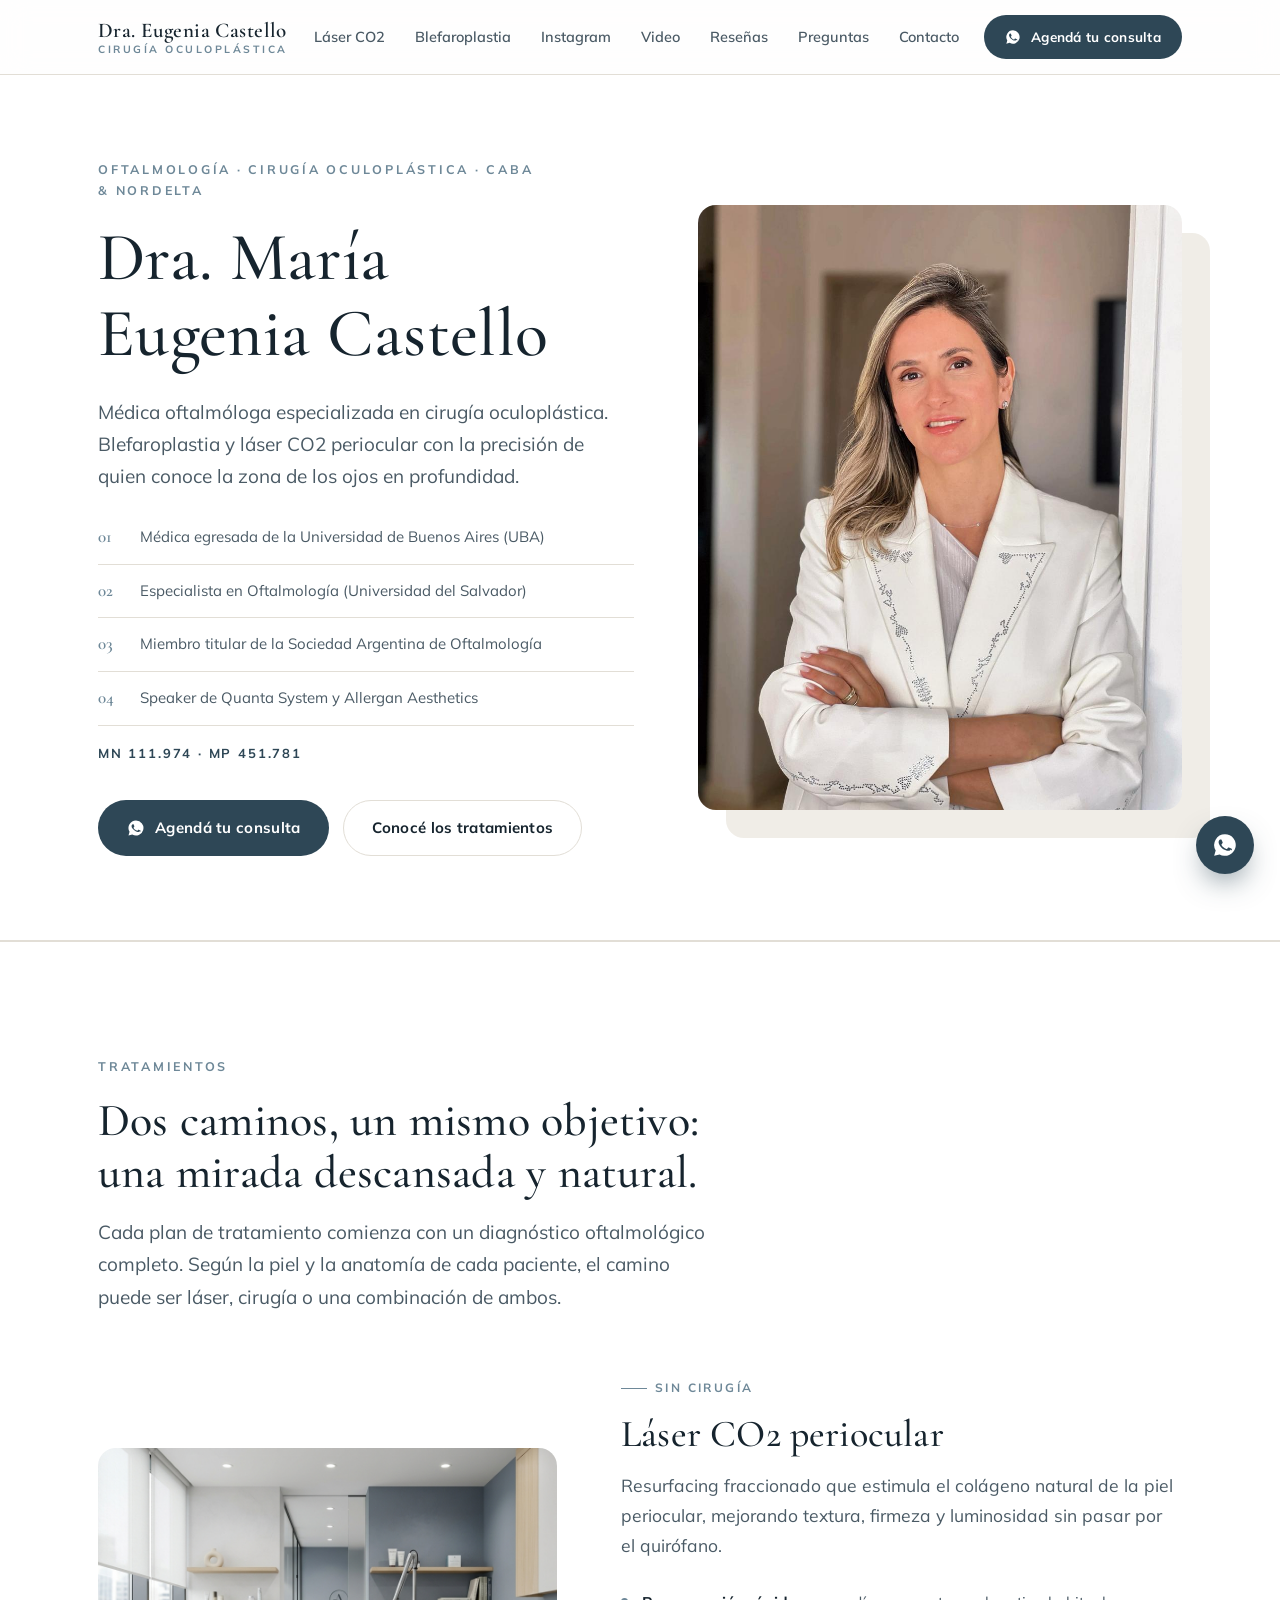
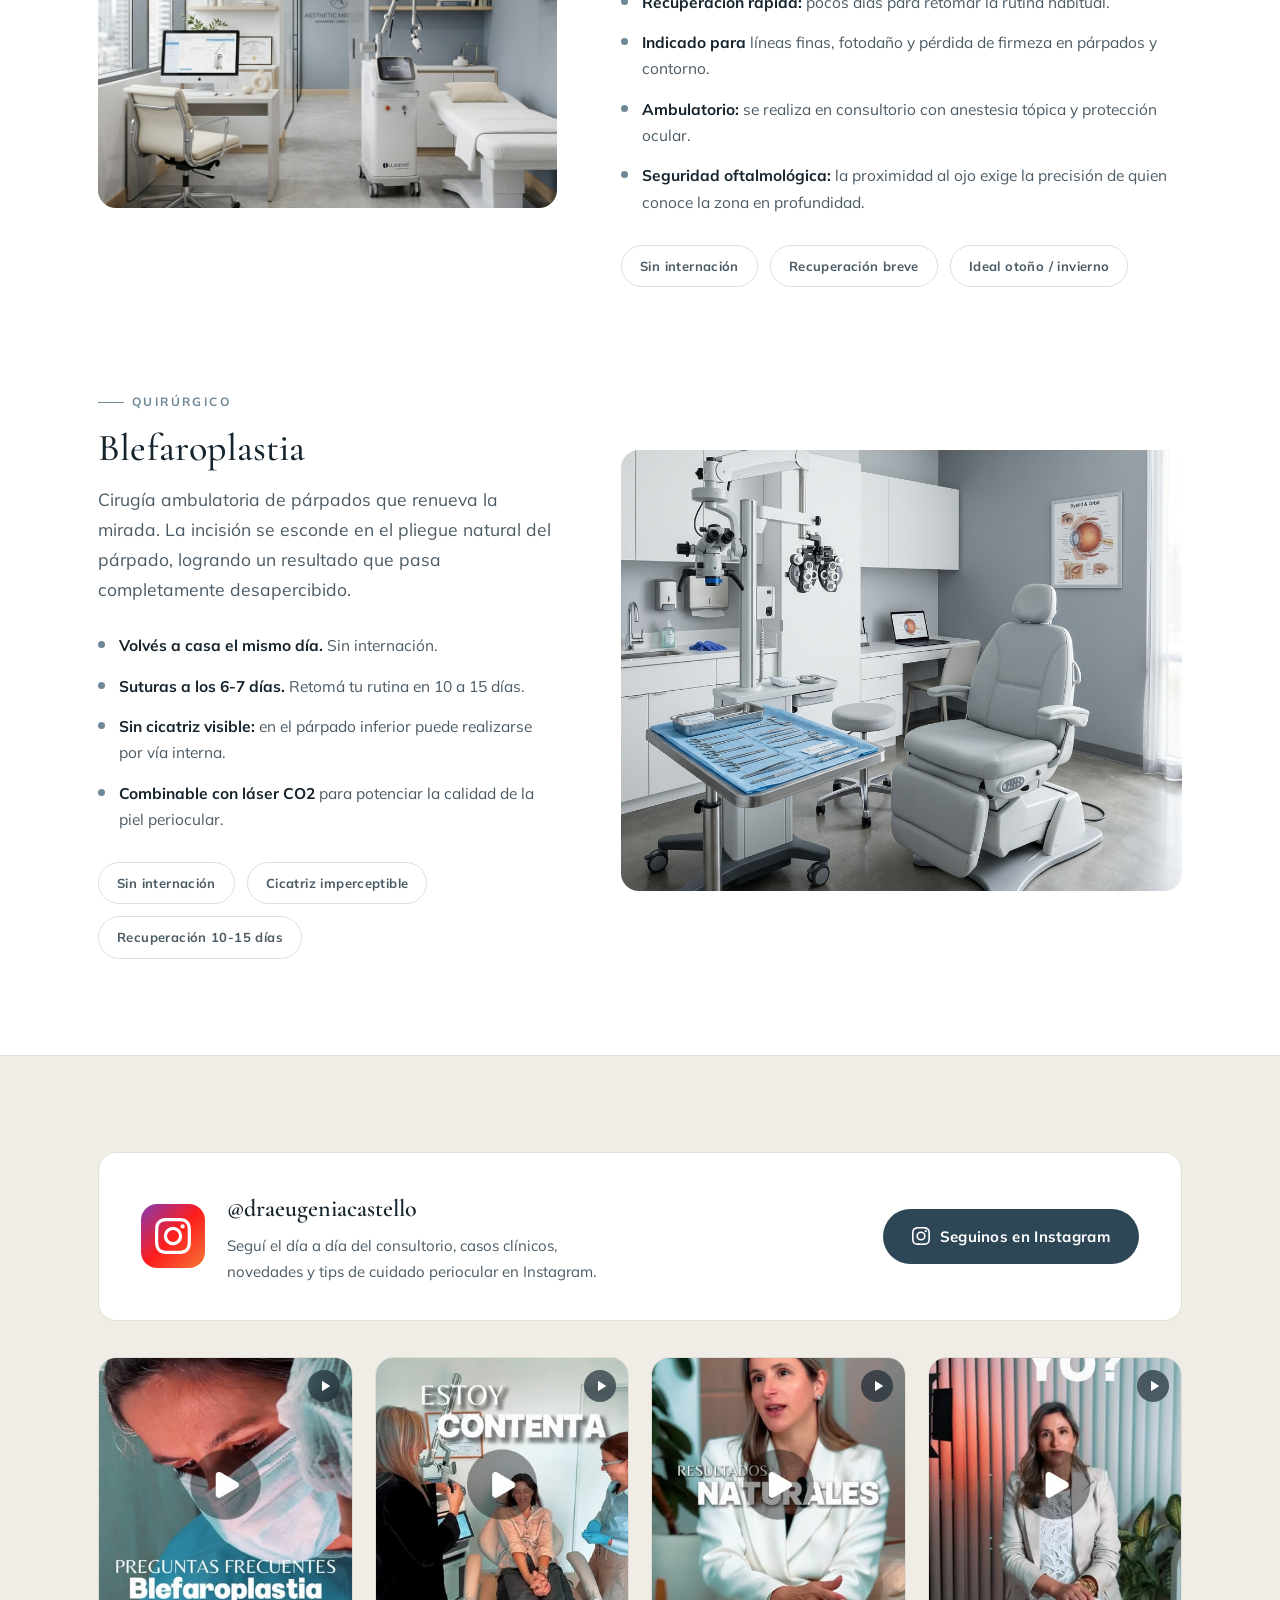
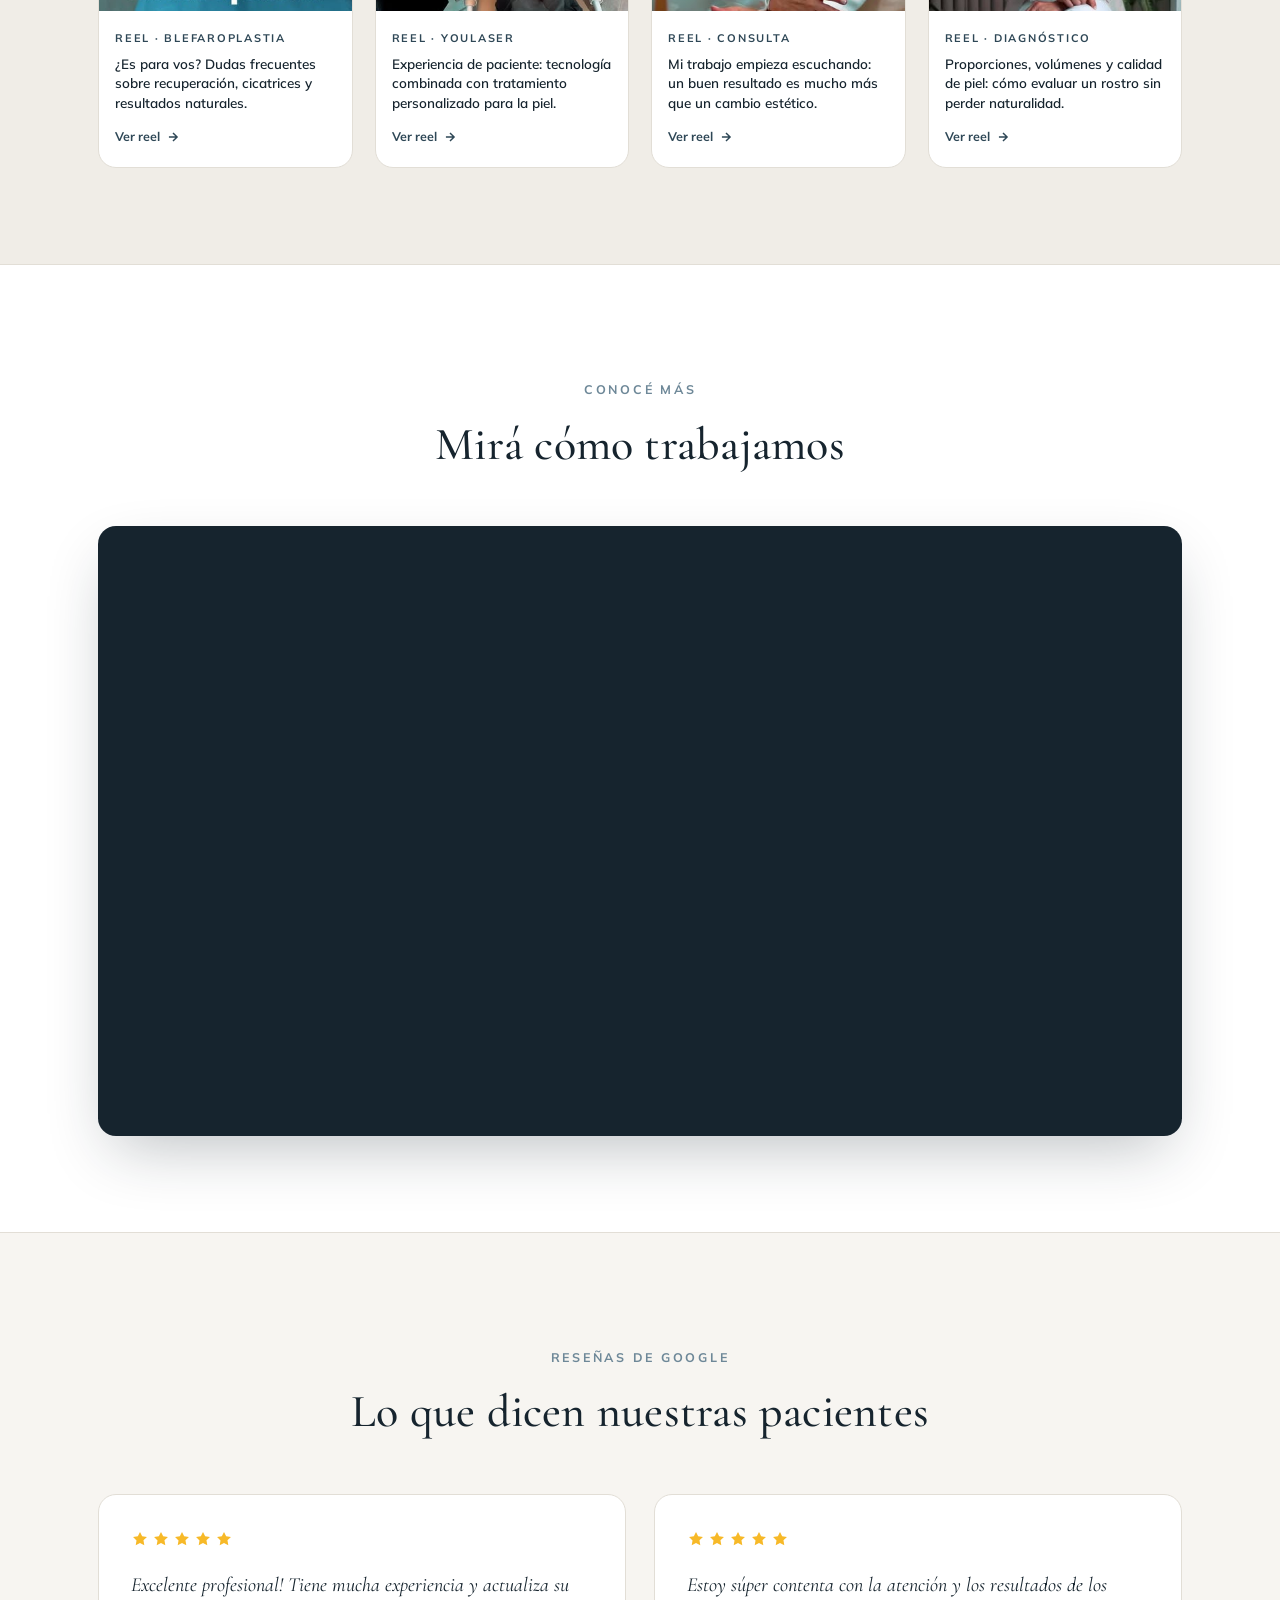
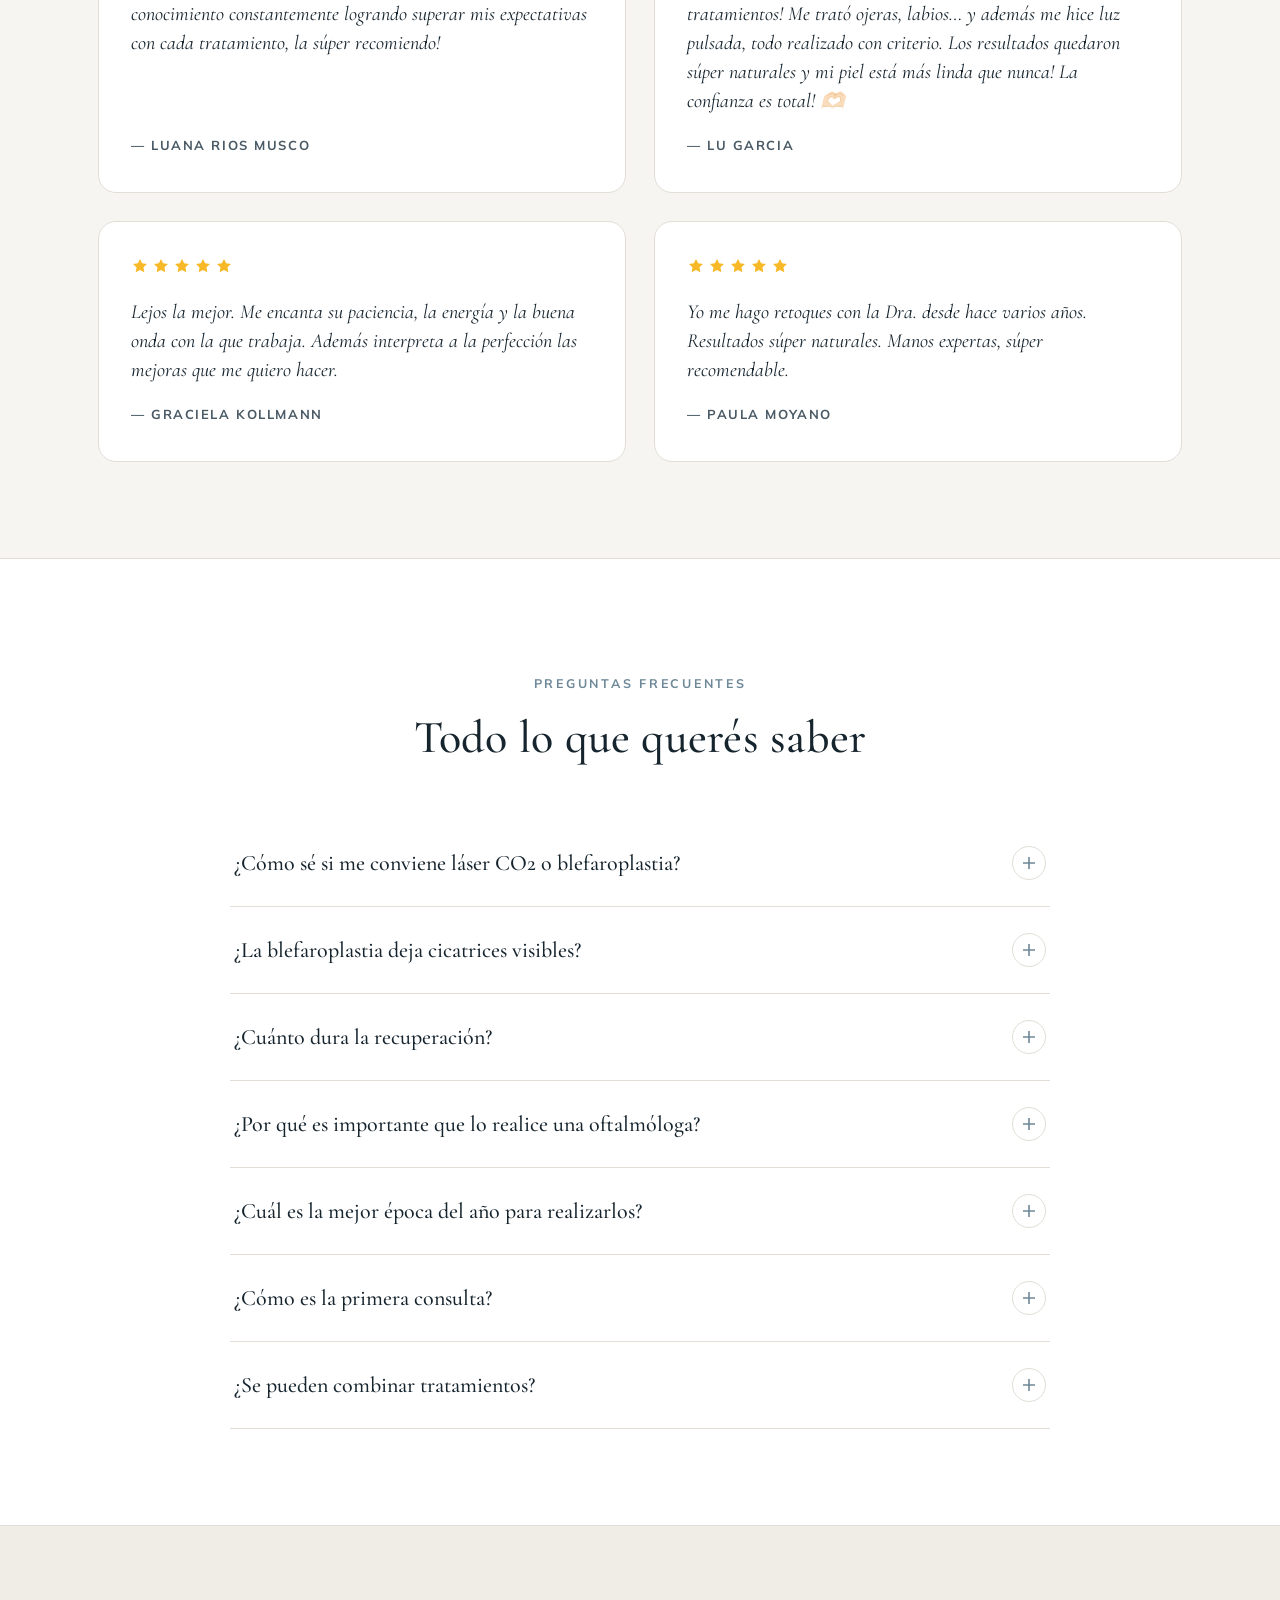
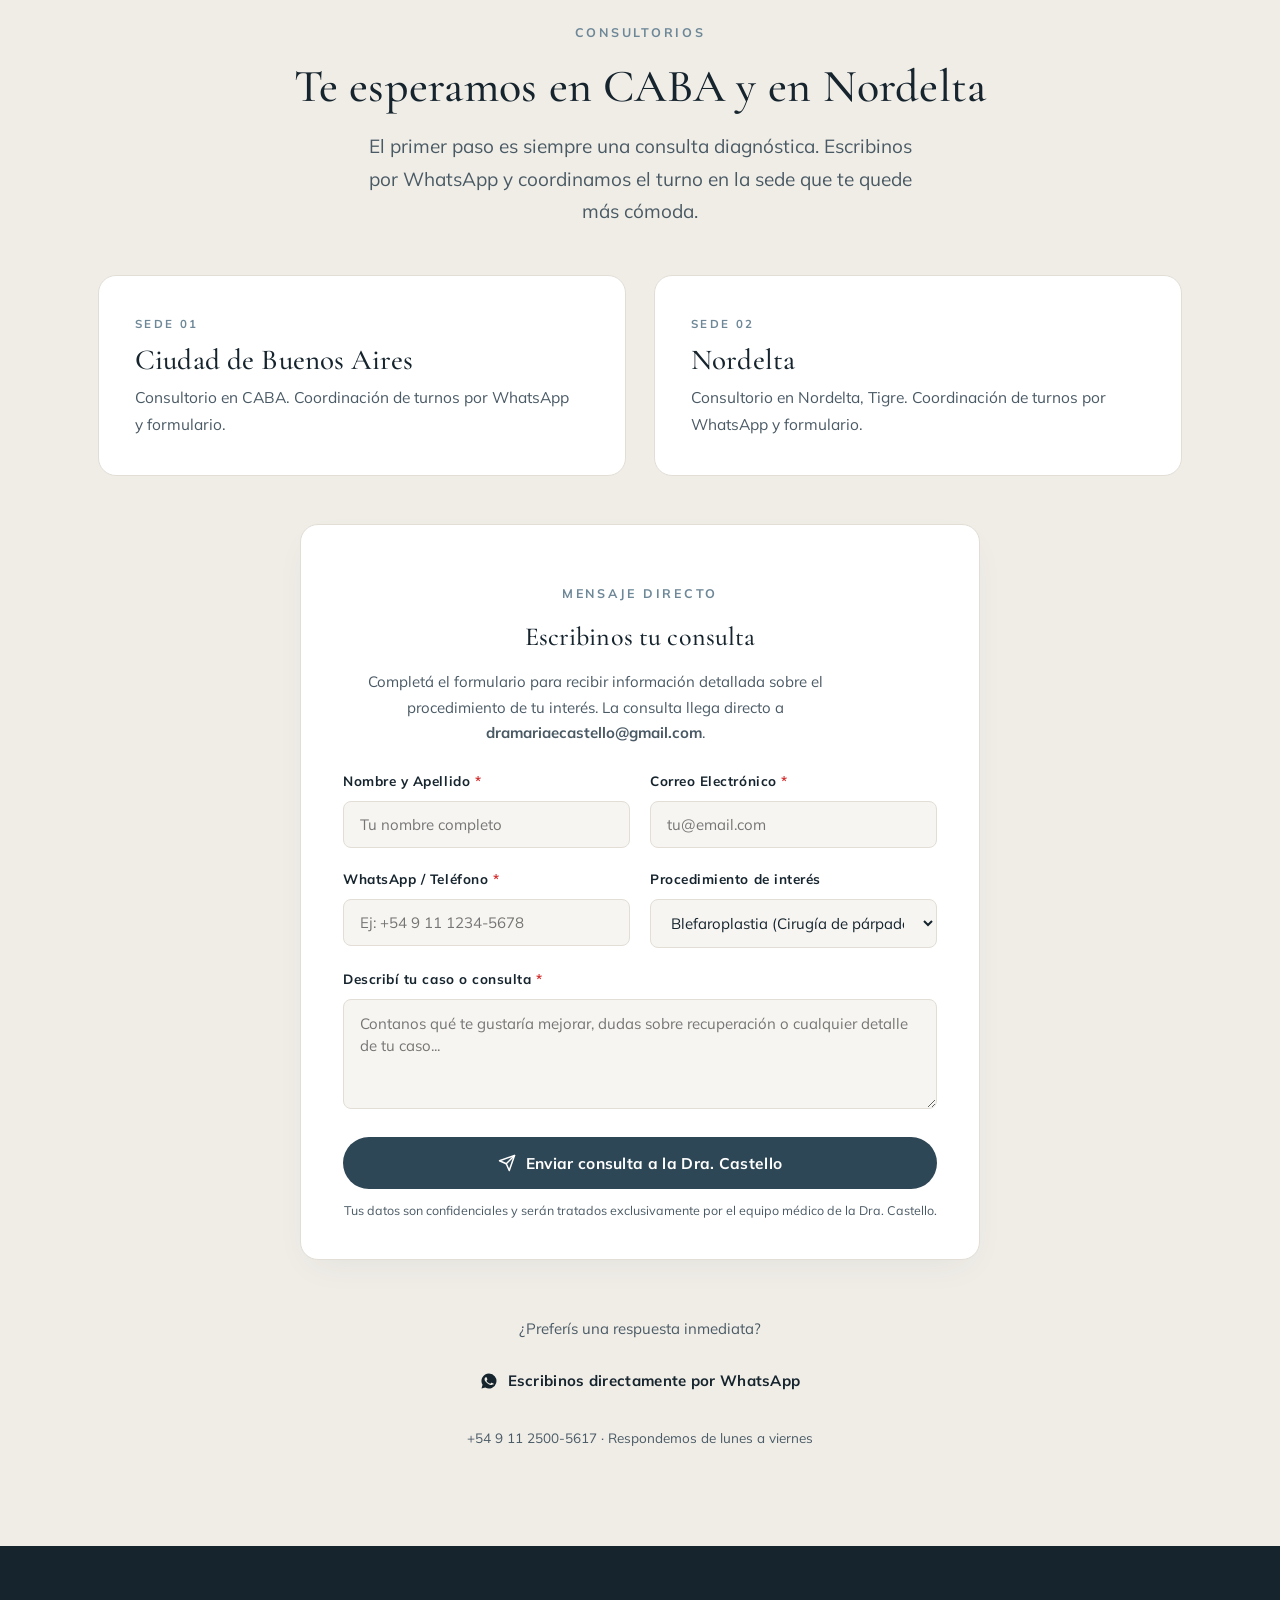
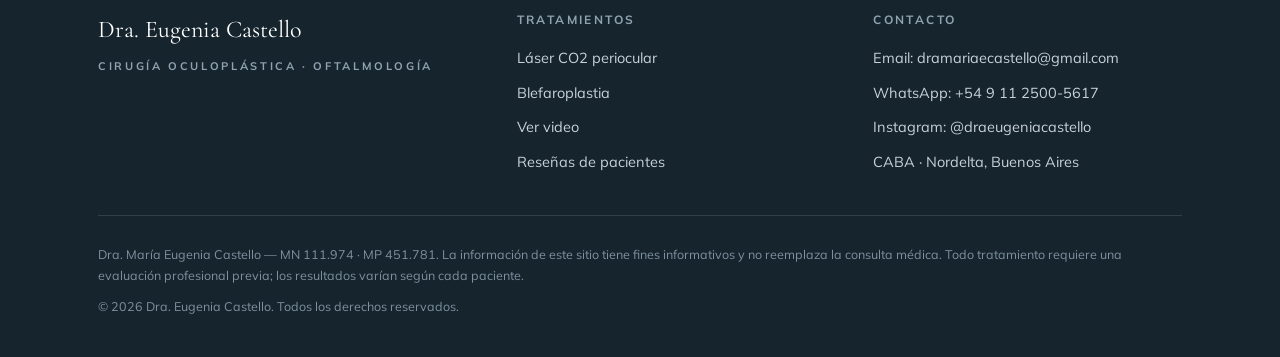
==== commit 6d7924fe: "feat: agregar formulario de contacto hacia dramariaecastello@gmail.com - Formulario completo en la s" ====
--- a/Landing Dra Castello.html
+++ b/Landing Dra Castello.html
@@ -453,18 +453,77 @@
       <div class="location-card reveal">
         <p class="loc-kicker">Sede 01</p>
         <h3>Ciudad de Buenos Aires</h3>
-        <p>Consultorio en CABA. Coordinación de turnos por WhatsApp.</p>
+        <p>Consultorio en CABA. Coordinación de turnos por WhatsApp y formulario.</p>
       </div>
       <div class="location-card reveal reveal-d1">
         <p class="loc-kicker">Sede 02</p>
         <h3>Nordelta</h3>
-        <p>Consultorio en Nordelta, Tigre. Coordinación de turnos por WhatsApp.</p>
-      </div>
-    </div>
-    <div class="cta-final reveal">
-      <a class="btn btn-primary" href="https://wa.me/5491125005617?text=Hola%2C%20quiero%20agendar%20una%20consulta%20con%20la%20Dra.%20Castello" target="_blank" rel="noopener noreferrer">
+        <p>Consultorio en Nordelta, Tigre. Coordinación de turnos por WhatsApp y formulario.</p>
+      </div>
+    </div>
+
+    <!-- Formulario de contacto -->
+    <div class="contact-form-wrapper reveal">
+      <div class="section-head center" style="margin-bottom: 24px;">
+        <p class="eyebrow">Mensaje directo</p>
+        <h3 style="font-size: 26px;">Escribinos tu consulta</h3>
+        <p class="lead" style="font-size: 15px;">Completá el formulario para recibir información detallada sobre el procedimiento de tu interés. La consulta llega directo a <strong>dramariaecastello@gmail.com</strong>.</p>
+      </div>
+
+      <form id="contact-form" class="contact-form" action="https://formspree.io/f/dramariaecastello@gmail.com" method="POST">
+        <!-- Configuración de destino -->
+        <input type="hidden" name="_to" value="dramariaecastello@gmail.com">
+        <input type="hidden" name="_subject" value="Nueva consulta desde la web de la Dra. Castello">
+        
+        <div class="form-row">
+          <div class="form-group">
+            <label for="form-nombre">Nombre y Apellido <span class="required">*</span></label>
+            <input type="text" id="form-nombre" name="nombre" placeholder="Tu nombre completo" required autocomplete="name">
+          </div>
+          <div class="form-group">
+            <label for="form-email">Correo Electrónico <span class="required">*</span></label>
+            <input type="email" id="form-email" name="_replyto" placeholder="tu@email.com" required autocomplete="email">
+          </div>
+        </div>
+
+        <div class="form-row">
+          <div class="form-group">
+            <label for="form-whatsapp">WhatsApp / Teléfono <span class="required">*</span></label>
+            <input type="tel" id="form-whatsapp" name="whatsapp" placeholder="Ej: +54 9 11 1234-5678" required autocomplete="tel">
+          </div>
+          <div class="form-group">
+            <label for="form-procedimiento">Procedimiento de interés</label>
+            <select id="form-procedimiento" name="motivo">
+              <option value="Blefaroplastia">Blefaroplastia (Cirugía de párpados)</option>
+              <option value="Láser CO2 periocular">Láser CO2 periocular</option>
+              <option value="Combinación Láser + Blefaroplastia">Combinación Láser + Cirugía</option>
+              <option value="Consulta diagnóstica general">Consulta diagnóstica general</option>
+              <option value="Otro procedimiento">Otro procedimiento / Solicitar información</option>
+            </select>
+          </div>
+        </div>
+
+        <div class="form-group">
+          <label for="form-mensaje">Describí tu caso o consulta <span class="required">*</span></label>
+          <textarea id="form-mensaje" name="mensaje" placeholder="Contanos qué te gustaría mejorar, dudas sobre recuperación o cualquier detalle de tu caso..." required></textarea>
+        </div>
+
+        <div class="form-submit-row">
+          <button type="submit" class="btn btn-primary">
+            <svg width="18" height="18" viewBox="0 0 24 24" fill="none" stroke="currentColor" stroke-width="2" stroke-linecap="round" stroke-linejoin="round" aria-hidden="true"><line x1="22" y1="2" x2="11" y2="13"></line><polygon points="22 2 15 22 11 13 2 9 22 2"></polygon></svg>
+            Enviar consulta a la Dra. Castello
+          </button>
+          <div id="form-status" class="form-status" role="alert" aria-live="polite"></div>
+          <p class="form-privacy-note">Tus datos son confidenciales y serán tratados exclusivamente por el equipo médico de la Dra. Castello.</p>
+        </div>
+      </form>
+    </div>
+
+    <div class="cta-final reveal" style="margin-top: 56px;">
+      <p style="font-size: 15px; color: var(--ink-soft); margin-bottom: 12px;">¿Preferís una respuesta inmediata?</p>
+      <a class="btn btn-secondary" href="https://wa.me/5491125005617?text=Hola%2C%20quiero%20agendar%20una%20consulta%20con%20la%20Dra.%20Castello" target="_blank" rel="noopener noreferrer">
         <svg width="18" height="18" viewBox="0 0 24 24" fill="currentColor" aria-hidden="true"><path d="M12 2a10 10 0 0 0-8.6 15.1L2 22l5-1.3A10 10 0 1 0 12 2Zm5.3 14.1c-.2.6-1.3 1.2-1.8 1.3-.5 0-1 .2-3.4-.7-2.9-1.2-4.7-4.1-4.9-4.3-.1-.2-1.1-1.5-1.1-2.9s.7-2 1-2.3c.2-.3.5-.3.7-.3h.5c.2 0 .4 0 .6.5l.9 2.1c0 .2.1.4 0 .6l-.4.6-.5.5c-.2.2-.3.4-.1.7.2.3.8 1.4 1.8 2.2 1.2 1.1 2.3 1.5 2.6 1.6.3.1.5.1.7-.1l1-1.2c.2-.3.4-.2.7-.1l2.1 1c.3.2.5.3.6.4.1.2.1.7-.1 1.4Z"></path></svg>
-        Agendá tu consulta por WhatsApp
+        Escribinos directamente por WhatsApp
       </a>
       <p class="cta-note">+54 9 11 2500-5617 · Respondemos de lunes a viernes</p>
     </div>
@@ -491,6 +550,7 @@
       <div>
         <h4>Contacto</h4>
         <ul>
+          <li><a href="mailto:dramariaecastello@gmail.com">Email: dramariaecastello@gmail.com</a></li>
           <li><a href="https://wa.me/5491125005617" target="_blank" rel="noopener noreferrer">WhatsApp: +54 9 11 2500-5617</a></li>
           <li><a href="https://www.instagram.com/draeugeniacastello/" target="_blank" rel="noopener noreferrer">Instagram: @draeugeniacastello</a></li>
           <li>CABA · Nordelta, Buenos Aires</li>
--- a/assets/castello.css
+++ b/assets/castello.css
@@ -987,12 +987,126 @@
   margin: 0 auto;
 }
 
-.cta-final .btn { margin-top: 34px; }
-
 .cta-final .cta-note {
   margin-top: 18px;
   font-size: 13.5px;
   color: var(--ink-soft);
+}
+
+/* ---------- Formulario de contacto ---------- */
+
+.contact-form-wrapper {
+  max-width: 680px;
+  margin: 48px auto 0;
+  background: var(--surface);
+  border: 1px solid var(--line);
+  border-radius: var(--radius);
+  padding: 40px 42px;
+  box-shadow: 0 12px 36px -12px rgba(46, 71, 86, 0.08);
+}
+
+.contact-form {
+  display: flex;
+  flex-direction: column;
+  gap: 20px;
+}
+
+.form-row {
+  display: grid;
+  grid-template-columns: 1fr 1fr;
+  gap: 20px;
+}
+
+.form-group {
+  display: flex;
+  flex-direction: column;
+  gap: 8px;
+  text-align: left;
+}
+
+.form-group label {
+  font-size: 13.5px;
+  font-weight: 700;
+  letter-spacing: 0.04em;
+  color: var(--ink);
+}
+
+.form-group label .required {
+  color: #D32F2F;
+}
+
+.form-group input,
+.form-group select,
+.form-group textarea {
+  width: 100%;
+  padding: 13px 16px;
+  font-family: inherit;
+  font-size: 15px;
+  color: var(--ink);
+  background: var(--bg);
+  border: 1px solid var(--line);
+  border-radius: 8px;
+  transition: border-color 0.2s ease, box-shadow 0.2s ease, background 0.2s ease;
+  outline: none;
+}
+
+.form-group input:focus,
+.form-group select:focus,
+.form-group textarea:focus {
+  background: #FFFFFF;
+  border-color: var(--accent);
+  box-shadow: 0 0 0 3px rgba(74, 107, 130, 0.18);
+}
+
+.form-group textarea {
+  resize: vertical;
+  min-height: 110px;
+  line-height: 1.5;
+}
+
+.form-submit-row {
+  margin-top: 8px;
+  display: flex;
+  flex-direction: column;
+  gap: 12px;
+}
+
+.form-submit-row .btn {
+  width: 100%;
+  justify-content: center;
+  font-size: 15.5px;
+  padding: 15px 28px;
+  cursor: pointer;
+}
+
+.form-status {
+  font-size: 14px;
+  font-weight: 600;
+  text-align: center;
+  padding: 12px 16px;
+  border-radius: 8px;
+  display: none;
+}
+
+.form-status.success {
+  display: block;
+  background: #E8F5E9;
+  color: #2E7D32;
+  border: 1px solid #C8E6C9;
+}
+
+.form-status.error {
+  display: block;
+  background: #FFEBEE;
+  color: #C62828;
+  border: 1px solid #FFCDD2;
+}
+
+.form-privacy-note {
+  font-size: 12.5px;
+  color: var(--ink-soft);
+  text-align: center;
+  line-height: 1.45;
 }
 
 /* ---------- Footer ---------- */
@@ -1253,6 +1367,16 @@
     gap: 16px;
     margin-top: 24px;
   }
+
+  .contact-form-wrapper {
+    padding: 28px 20px;
+    margin-top: 36px;
+  }
+
+  .form-row {
+    grid-template-columns: 1fr;
+    gap: 16px;
+  }
 }
 
 /* ---------- Large screens ---------- */
